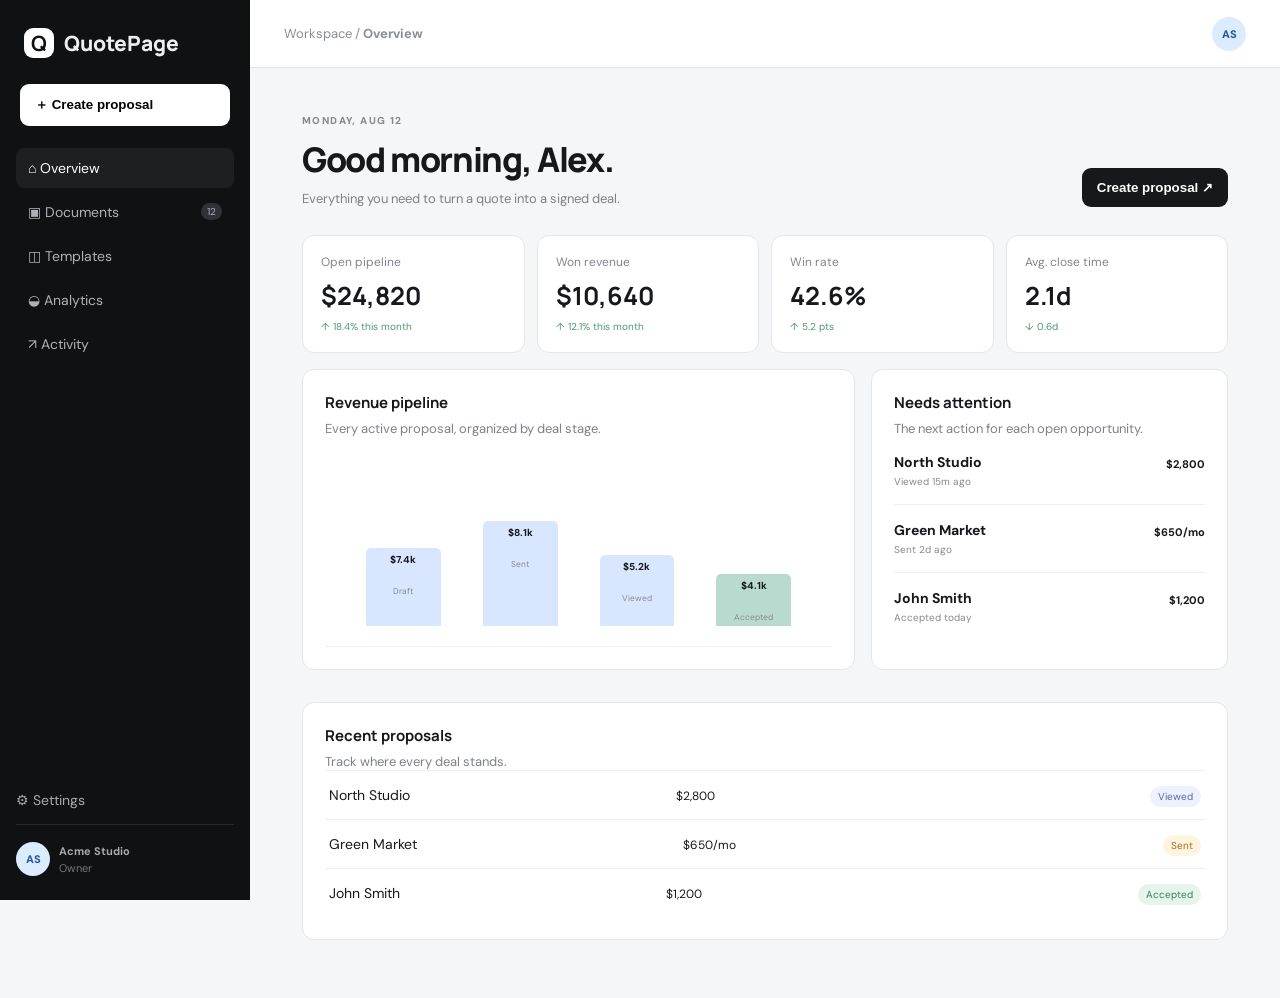
==== index.html @ 3543b3d7 "Add files via upload" ====
<!doctype html><html><head><meta charset="utf-8"><meta name="viewport" content="width=device-width,initial-scale=1"><title>QuotePage</title><link rel="preconnect" href="https://fonts.googleapis.com"><link href="https://fonts.googleapis.com/css2?family=DM+Sans:wght@400;500;600;700&family=Manrope:wght@600;700;800&display=swap" rel="stylesheet"><link rel="stylesheet" href="style.css"></head><body><div class="app"><aside><div class="brand"><b>Q</b> QuotePage</div><button class="create" onclick="openM()">＋ Create proposal</button><nav><a class="active">⌂ Overview</a><a>▣ Documents <i>12</i></a><a>◫ Templates</a><a>◒ Analytics</a><a>↗ Activity</a></nav><div class="bottom">⚙ Settings<div class="profile"><span>AS</span><div><strong>Acme Studio</strong><small>Owner</small></div></div></div></aside><main><header><button class="menu" onclick="document.querySelector('aside').classList.toggle('open')">☰</button><span>Workspace / <b>Overview</b></span><em>AS</em></header><section><div class="hero"><div><label>MONDAY, AUG 12</label><h1>Good morning, Alex.</h1><p>Everything you need to turn a quote into a signed deal.</p></div><button class="primary" onclick="openM()">Create proposal ↗</button></div><div class="stats"><article>Open pipeline<strong>$24,820</strong><small>↑ 18.4% this month</small></article><article>Won revenue<strong>$10,640</strong><small>↑ 12.1% this month</small></article><article>Win rate<strong>42.6%</strong><small>↑ 5.2 pts</small></article><article>Avg. close time<strong>2.1d</strong><small>↓ 0.6d</small></article></div><div class="grid"><div class="card"><h2>Revenue pipeline</h2><p>Every active proposal, organized by deal stage.</p><div class="bars"><span style="height:46%">$7.4k<small>Draft</small></span><span style="height:62%">$8.1k<small>Sent</small></span><span style="height:42%">$5.2k<small>Viewed</small></span><span class="green" style="height:31%">$4.1k<small>Accepted</small></span></div></div><div class="card"><h2>Needs attention</h2><p>The next action for each open opportunity.</p><div class="deal"><b>North Studio</b><small>Viewed 15m ago</small><strong>$2,800</strong></div><div class="deal"><b>Green Market</b><small>Sent 2d ago</small><strong>$650/mo</strong></div><div class="deal"><b>John Smith</b><small>Accepted today</small><strong>$1,200</strong></div></div></div><div class="card"><h2>Recent proposals</h2><p>Track where every deal stands.</p><div class="table"><div>North Studio <span>$2,800</span><mark>Viewed</mark></div><div>Green Market <span>$650/mo</span><mark class="yellow">Sent</mark></div><div>John Smith <span>$1,200</span><mark class="greenpill">Accepted</mark></div></div></div></section></main></div><div id="modal"><div><button onclick="closeM()">×</button><label>NEW DOCUMENT</label><h2>Create a proposal</h2><p>Start from a polished template and send a client-ready quote in minutes.</p><input placeholder="Client or company name"><input placeholder="Proposal title"><footer><button onclick="closeM()">Cancel</button><button class="primary" onclick="closeM()">Create proposal →</button></footer></div></div><script>function openM(){modal.classList.add('show')}function closeM(){modal.classList.remove('show')}</script></body></html>
---- style.css ----
*{box-sizing:border-box}body{margin:0;background:#f5f6f8;color:#17181b;font:14px 'DM Sans',sans-serif}.app{min-height:100vh;display:flex}aside{width:250px;background:#101113;color:#eee;position:fixed;inset:0 auto 0 0;padding:24px 16px;display:flex;flex-direction:column}.brand{font:800 21px Manrope;margin:4px 8px 26px;display:flex;gap:10px;align-items:center}.brand b{background:#fff;color:#111;border-radius:9px;width:30px;height:30px;display:grid;place-items:center}.create,.primary{border:0;border-radius:9px;padding:12px 15px;font-weight:700;cursor:pointer}.create{background:#fff;margin:0 4px 22px;text-align:left}.primary{background:#17181b;color:#fff}nav{display:grid;gap:4px}nav a{padding:11px 12px;color:#aeb1b7;border-radius:8px}nav a.active{background:#1d1f23;color:#fff}nav i{float:right;background:#303238;border-radius:15px;padding:2px 6px;font-style:normal;font-size:10px}.bottom{margin-top:auto;color:#aaa}.profile{border-top:1px solid #292b30;margin-top:15px;padding-top:17px;display:flex;gap:9px;align-items:center}.profile>span,header em{background:#dcecff;color:#245a9a;width:34px;height:34px;border-radius:50%;display:grid;place-items:center;font-style:normal;font-weight:800;font-size:11px}.profile small,.profile strong{display:block;font-size:11px}.profile small{color:#777;margin-top:3px}main{margin-left:250px;width:calc(100% - 250px)}header{height:68px;background:#fff;border-bottom:1px solid #e4e5e8;padding:0 34px;display:flex;align-items:center;color:#898d94;font-size:13px}header em{margin-left:auto}.menu{display:none}section{padding:42px 52px;max-width:1450px}.hero{display:flex;justify-content:space-between;align-items:end;margin-bottom:28px}.hero label,.card label,#modal label{font-size:10px;letter-spacing:.14em;font-weight:800;color:#888}.hero h1{font:800 34px Manrope;letter-spacing:-.04em;margin:8px 0}.hero p,.card p,#modal p{color:#7d8188;margin:0 0 0;font-size:13px}.stats{display:grid;grid-template-columns:repeat(4,1fr);gap:12px;margin-bottom:16px}.stats article,.card{background:#fff;border:1px solid #e5e6e9;border-radius:12px}.stats article{padding:18px;color:#80848b;font-size:12px}.stats strong{display:block;color:#17181b;font:700 25px Manrope;margin:8px 0 5px}.stats small{color:#4d966e}.grid{display:grid;grid-template-columns:1.55fr 1fr;gap:16px;margin-bottom:16px}.card{padding:22px;margin-bottom:16px}.card h2{font:700 15px Manrope;margin:0 0 7px}.bars{height:210px;display:flex;align-items:end;justify-content:space-around;border-bottom:1px solid #eee;padding:20px}.bars span{width:16%;background:#d8e7ff;border-radius:5px 5px 0 0;min-height:24px;text-align:center;font-size:10px;font-weight:700;padding-top:5px}.bars span small{display:block;position:relative;top:20px;color:#888;font-weight:400}.bars .green{background:#b9dbcf}.deal{padding:16px 0;border-bottom:1px solid #eee;position:relative}.deal:last-child{border:0}.deal b,.deal small{display:block}.deal small{font-size:10px;color:#888;margin-top:4px}.deal strong{position:absolute;right:0;top:20px;font-size:11px}.table>div{padding:15px 4px;border-top:1px solid #eee}.table span{margin-left:30%;font-size:12px}.table mark{float:right;background:#eef2ff;color:#5566a8;border-radius:20px;padding:4px 8px;font-size:10px}.table .yellow{background:#fff4df;color:#a76b1b}.table .greenpill{background:#e5f5ed;color:#397b58}#modal{display:none;position:fixed;inset:0;background:#0007;place-items:center;padding:20px}#modal.show{display:grid}#modal>div{background:#fff;border-radius:16px;padding:30px;width:min(480px,100%);position:relative}#modal h2{font:800 27px Manrope;margin:8px 0}#modal>div>button{position:absolute;right:15px;top:10px;border:0;background:none;font-size:25px;color:#777}#modal input{width:100%;padding:13px;border:1px solid #ddd;border-radius:8px;margin-top:10px;font:inherit}footer{display:flex;justify-content:flex-end;gap:8px;margin-top:18px}footer button{border:1px solid #ddd;background:#fff;border-radius:8px;padding:11px 14px}
@media(max-width:850px){aside{transform:translateX(-100%);transition:.2s;z-index:5}aside.open{transform:none}main{margin-left:0;width:100%}.menu{display:block;border:0;background:none;font-size:19px;margin-right:12px}section{padding:28px 18px}.hero{flex-direction:column;align-items:flex-start;gap:18px}.hero .primary{width:100%}.stats{grid-template-columns:1fr 1fr}.grid{grid-template-columns:1fr}}
@media(max-width:520px){.hero h1{font-size:29px}.card{padding:17px}.bars{padding:15px 4px}.table span{margin-left:15%}}
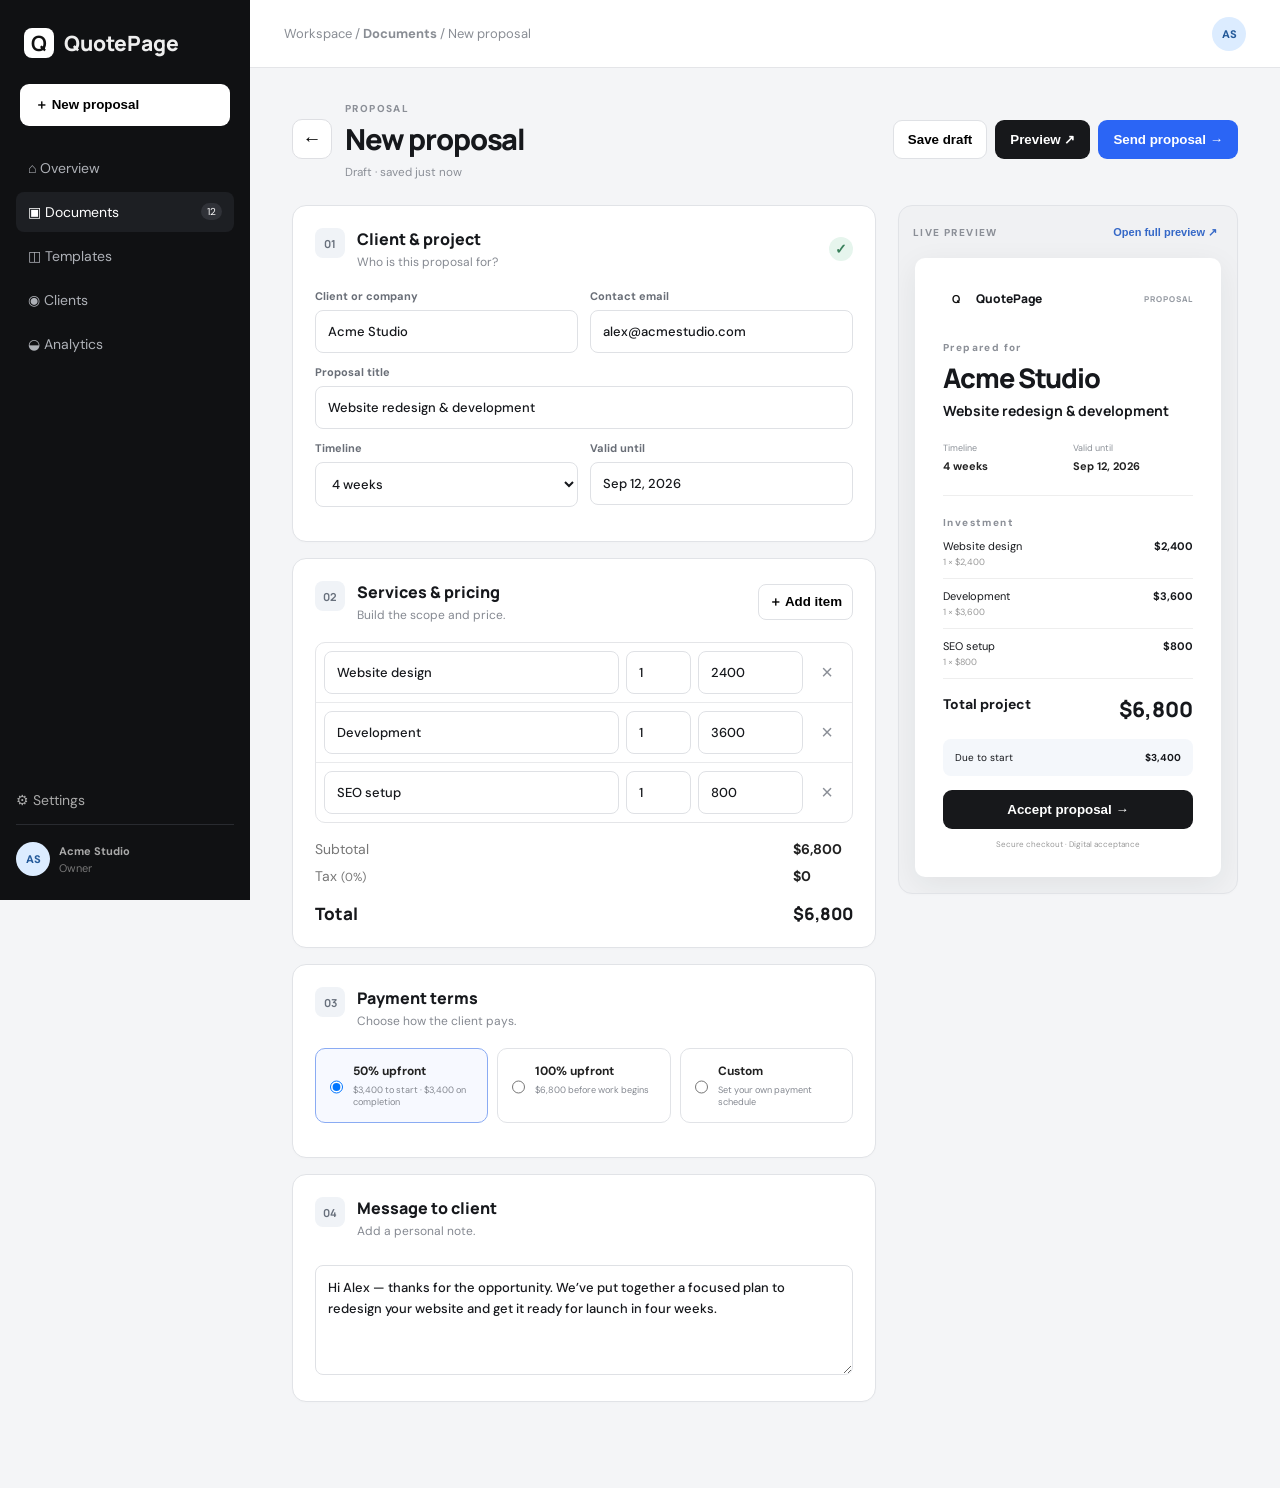
==== commit 85d764b1: "Add files via upload" ====
--- a/index.html
+++ b/index.html
@@ -1 +1,77 @@
-<!doctype html><html><head><meta charset="utf-8"><meta name="viewport" content="width=device-width,initial-scale=1"><title>QuotePage</title><link rel="preconnect" href="https://fonts.googleapis.com"><link href="https://fonts.googleapis.com/css2?family=DM+Sans:wght@400;500;600;700&family=Manrope:wght@600;700;800&display=swap" rel="stylesheet"><link rel="stylesheet" href="style.css"></head><body><div class="app"><aside><div class="brand"><b>Q</b> QuotePage</div><button class="create" onclick="openM()">＋ Create proposal</button><nav><a class="active">⌂ Overview</a><a>▣ Documents <i>12</i></a><a>◫ Templates</a><a>◒ Analytics</a><a>↗ Activity</a></nav><div class="bottom">⚙ Settings<div class="profile"><span>AS</span><div><strong>Acme Studio</strong><small>Owner</small></div></div></div></aside><main><header><button class="menu" onclick="document.querySelector('aside').classList.toggle('open')">☰</button><span>Workspace / <b>Overview</b></span><em>AS</em></header><section><div class="hero"><div><label>MONDAY, AUG 12</label><h1>Good morning, Alex.</h1><p>Everything you need to turn a quote into a signed deal.</p></div><button class="primary" onclick="openM()">Create proposal ↗</button></div><div class="stats"><article>Open pipeline<strong>$24,820</strong><small>↑ 18.4% this month</small></article><article>Won revenue<strong>$10,640</strong><small>↑ 12.1% this month</small></article><article>Win rate<strong>42.6%</strong><small>↑ 5.2 pts</small></article><article>Avg. close time<strong>2.1d</strong><small>↓ 0.6d</small></article></div><div class="grid"><div class="card"><h2>Revenue pipeline</h2><p>Every active proposal, organized by deal stage.</p><div class="bars"><span style="height:46%">$7.4k<small>Draft</small></span><span style="height:62%">$8.1k<small>Sent</small></span><span style="height:42%">$5.2k<small>Viewed</small></span><span class="green" style="height:31%">$4.1k<small>Accepted</small></span></div></div><div class="card"><h2>Needs attention</h2><p>The next action for each open opportunity.</p><div class="deal"><b>North Studio</b><small>Viewed 15m ago</small><strong>$2,800</strong></div><div class="deal"><b>Green Market</b><small>Sent 2d ago</small><strong>$650/mo</strong></div><div class="deal"><b>John Smith</b><small>Accepted today</small><strong>$1,200</strong></div></div></div><div class="card"><h2>Recent proposals</h2><p>Track where every deal stands.</p><div class="table"><div>North Studio <span>$2,800</span><mark>Viewed</mark></div><div>Green Market <span>$650/mo</span><mark class="yellow">Sent</mark></div><div>John Smith <span>$1,200</span><mark class="greenpill">Accepted</mark></div></div></div></section></main></div><div id="modal"><div><button onclick="closeM()">×</button><label>NEW DOCUMENT</label><h2>Create a proposal</h2><p>Start from a polished template and send a client-ready quote in minutes.</p><input placeholder="Client or company name"><input placeholder="Proposal title"><footer><button onclick="closeM()">Cancel</button><button class="primary" onclick="closeM()">Create proposal →</button></footer></div></div><script>function openM(){modal.classList.add('show')}function closeM(){modal.classList.remove('show')}</script></body></html>
+<!doctype html>
+<html lang="en">
+<head>
+<meta charset="utf-8"><meta name="viewport" content="width=device-width,initial-scale=1,viewport-fit=cover">
+<title>QuotePage — Proposal Builder</title>
+<link rel="preconnect" href="https://fonts.googleapis.com"><link href="https://fonts.googleapis.com/css2?family=DM+Sans:wght@400;500;600;700&family=Manrope:wght@600;700;800&display=swap" rel="stylesheet">
+<link rel="stylesheet" href="style.css">
+</head>
+<body>
+<div class="app">
+<aside id="sidebar">
+  <div class="brand"><b>Q</b><span>QuotePage</span></div>
+  <button class="create" onclick="showBuilder()">＋ New proposal</button>
+  <nav>
+    <a onclick="go('overview')">⌂ <span>Overview</span></a>
+    <a class="active" onclick="go('builder')">▣ <span>Documents</span><i>12</i></a>
+    <a onclick="go('templates')">◫ <span>Templates</span></a>
+    <a onclick="go('clients')">◉ <span>Clients</span></a>
+    <a onclick="go('analytics')">◒ <span>Analytics</span></a>
+  </nav>
+  <div class="bottom">⚙ Settings<div class="profile"><span>AS</span><div><strong>Acme Studio</strong><small>Owner</small></div></div></div>
+</aside>
+<main>
+<header><button class="menu" onclick="toggleSide()">☰</button><span>Workspace / <b>Documents</b> / New proposal</span><em>AS</em></header>
+<section class="builder" id="builder">
+  <div class="topbar"><div><button class="back" onclick="go('overview')">←</button><div class="crumb"><label>PROPOSAL</label><h1>New proposal</h1><small>Draft · saved just now</small></div></div><div class="actions"><button class="ghost">Save draft</button><button class="dark" onclick="preview()">Preview ↗</button><button class="send" onclick="toast('Proposal is ready to send')">Send proposal →</button></div></div>
+  <div class="layout">
+    <div class="editor">
+      <div class="panel">
+        <div class="panelhead"><div><span class="step">01</span><div><h2>Client & project</h2><p>Who is this proposal for?</p></div></div><span class="done">✓</span></div>
+        <div class="fields two"><label>Client or company<input id="client" value="Acme Studio"></label><label>Contact email<input value="alex@acmestudio.com"></label></div>
+        <label>Proposal title<input id="title" value="Website redesign & development"></label>
+        <div class="fields two"><label>Timeline<select><option>4 weeks</option><option>6 weeks</option><option>8 weeks</option></select></label><label>Valid until<input value="Sep 12, 2026"></label></div>
+      </div>
+      <div class="panel">
+        <div class="panelhead"><div><span class="step">02</span><div><h2>Services & pricing</h2><p>Build the scope and price.</p></div></div><button class="add" onclick="addItem()">＋ Add item</button></div>
+        <div class="items" id="items">
+          <div class="item"><input value="Website design"><input class="qty" value="1"><input class="price" value="2400" oninput="calc()"><button onclick="removeItem(this)">×</button></div>
+          <div class="item"><input value="Development"><input class="qty" value="1"><input class="price" value="3600" oninput="calc()"><button onclick="removeItem(this)">×</button></div>
+          <div class="item"><input value="SEO setup"><input class="qty" value="1"><input class="price" value="800" oninput="calc()"><button onclick="removeItem(this)">×</button></div>
+        </div>
+        <div class="totals"><span>Subtotal</span><b id="subtotal">$6,800</b><span>Tax <small>(0%)</small></span><b>$0</b><strong>Total</strong><strong id="total">$6,800</strong></div>
+      </div>
+      <div class="panel">
+        <div class="panelhead"><div><span class="step">03</span><div><h2>Payment terms</h2><p>Choose how the client pays.</p></div></div></div>
+        <div class="payment"><label class="choice active"><input type="radio" name="pay" checked><span><b>50% upfront</b><small>$3,400 to start · $3,400 on completion</small></span></label><label class="choice"><input type="radio" name="pay"><span><b>100% upfront</b><small>$6,800 before work begins</small></span></label><label class="choice"><input type="radio" name="pay"><span><b>Custom</b><small>Set your own payment schedule</small></span></label></div>
+      </div>
+      <div class="panel">
+        <div class="panelhead"><div><span class="step">04</span><div><h2>Message to client</h2><p>Add a personal note.</p></div></div></div>
+        <textarea>Hi Alex — thanks for the opportunity. We’ve put together a focused plan to redesign your website and get it ready for launch in four weeks.</textarea>
+      </div>
+    </div>
+    <div class="previewCard">
+      <div class="previewtop"><span>LIVE PREVIEW</span><button onclick="preview()">Open full preview ↗</button></div>
+      <div class="paper" id="paper"><div class="paperbrand"><b>Q</b> QuotePage <span>PROPOSAL</span></div><p class="eyebrow">Prepared for</p><h2 id="pclient">Acme Studio</h2><h3 id="ptitle">Website redesign & development</h3><div class="meta"><span>Timeline<strong>4 weeks</strong></span><span>Valid until<strong>Sep 12, 2026</strong></span></div><hr><p class="eyebrow">Investment</p><div id="previewItems"></div><div class="previewtotal"><span>Total project</span><b id="ptotal">$6,800</b></div><div class="deposit"><span>Due to start</span><b>$3,400</b></div><button class="previewbtn">Accept proposal →</button><small class="secure">Secure checkout · Digital acceptance</small></div>
+    </div>
+  </div>
+</section>
+</main></div>
+<div id="toast"></div>
+<div id="fullPreview"><div class="modalbar"><button onclick="closePreview()">← Back to editor</button><button class="dark" onclick="toast('Share link copied')">Copy share link</button></div><div class="clientPage"><div class="clientPaper"><div class="paperbrand"><b>Q</b> QuotePage <span>PROPOSAL</span></div><p class="eyebrow">Prepared for</p><h1 id="fclient">Acme Studio</h1><h2 id="ftitle">Website redesign & development</h2><p class="lead">A focused four-week plan to create a faster, clearer and more conversion-ready website.</p><div class="clientgrid"><div><small>Timeline</small><b>4 weeks</b></div><div><small>Project total</small><b id="ftotal">$6,800</b></div></div><h3>Scope & investment</h3><div id="fullItems"></div><div class="grand"><span>Total</span><b id="grandtotal">$6,800</b></div><div class="accept"><h3>Ready to move forward?</h3><p>Accept the proposal and secure your project start date.</p><button onclick="toast('Demo: acceptance flow started')">Accept proposal →</button><small>By accepting, you agree to the proposal terms.</small></div></div></div></div>
+<script>
+const $=s=>document.querySelector(s); const money=n=>'$'+Number(n||0).toLocaleString('en-US');
+function toggleSide(){$('#sidebar').classList.toggle('open')}
+function go(id){ if(id==='overview'){location.reload();return} $('#sidebar').classList.remove('open'); window.scrollTo({top:0,behavior:'smooth'}); }
+function showBuilder(){window.scrollTo({top:0,behavior:'smooth'});}
+function addItem(){const d=document.createElement('div');d.className='item';d.innerHTML='<input value="New service"><input class="qty" value="1"><input class="price" value="0" oninput="calc()"><button onclick="removeItem(this)">×</button>';$('#items').appendChild(d);calc();d.querySelector('input').focus()}
+function removeItem(btn){btn.parentElement.remove();calc()}
+function calc(){let total=0;document.querySelectorAll('#items .item').forEach(x=>{total+=(parseFloat(x.querySelector('.qty').value)||1)*(parseFloat(x.querySelector('.price').value)||0)});$('#subtotal').textContent=money(total);$('#total').textContent=money(total);$('#ptotal').textContent=money(total);$('#ftotal').textContent=money(total);$('#grandtotal').textContent=money(total);const half=total/2;document.querySelector('.deposit b').textContent=money(half);renderItems()}
+function renderItems(){const arr=[...document.querySelectorAll('#items .item')].map(x=>({name:x.querySelector('input').value,qty:x.querySelector('.qty').value,price:(parseFloat(x.querySelector('.price').value)||0)}));$('#previewItems').innerHTML=arr.map(x=>`<div class="pitem"><span>${x.name}<small>${x.qty} × ${money(x.price)}</small></span><b>${money(x.price*Number(x.qty||1))}</b></div>`).join('');$('#fullItems').innerHTML=arr.map(x=>`<div class="fullitem"><span>${x.name}<small>${x.qty} × ${money(x.price)}</small></span><b>${money(x.price*Number(x.qty||1))}</b></div>`).join('')}
+function preview(){ $('#pclient').textContent=$('#client').value||'Client';$('#fclient').textContent=$('#client').value||'Client';$('#ptitle').textContent=$('#title').value||'Proposal';$('#ftitle').textContent=$('#title').value||'Proposal';calc();$('#fullPreview').classList.add('show') }
+function closePreview(){$('#fullPreview').classList.remove('show')}
+function toast(t){$('#toast').textContent=t;$('#toast').classList.add('show');setTimeout(()=>$('#toast').classList.remove('show'),2200)}
+document.querySelectorAll('.choice').forEach(c=>c.onclick=()=>{document.querySelectorAll('.choice').forEach(x=>x.classList.remove('active'));c.classList.add('active')});
+renderItems();calc();
+</script>
+</body></html>
--- a/style.css
+++ b/style.css
@@ -1,3 +1,4 @@
-*{box-sizing:border-box}body{margin:0;background:#f5f6f8;color:#17181b;font:14px 'DM Sans',sans-serif}.app{min-height:100vh;display:flex}aside{width:250px;background:#101113;color:#eee;position:fixed;inset:0 auto 0 0;padding:24px 16px;display:flex;flex-direction:column}.brand{font:800 21px Manrope;margin:4px 8px 26px;display:flex;gap:10px;align-items:center}.brand b{background:#fff;color:#111;border-radius:9px;width:30px;height:30px;display:grid;place-items:center}.create,.primary{border:0;border-radius:9px;padding:12px 15px;font-weight:700;cursor:pointer}.create{background:#fff;margin:0 4px 22px;text-align:left}.primary{background:#17181b;color:#fff}nav{display:grid;gap:4px}nav a{padding:11px 12px;color:#aeb1b7;border-radius:8px}nav a.active{background:#1d1f23;color:#fff}nav i{float:right;background:#303238;border-radius:15px;padding:2px 6px;font-style:normal;font-size:10px}.bottom{margin-top:auto;color:#aaa}.profile{border-top:1px solid #292b30;margin-top:15px;padding-top:17px;display:flex;gap:9px;align-items:center}.profile>span,header em{background:#dcecff;color:#245a9a;width:34px;height:34px;border-radius:50%;display:grid;place-items:center;font-style:normal;font-weight:800;font-size:11px}.profile small,.profile strong{display:block;font-size:11px}.profile small{color:#777;margin-top:3px}main{margin-left:250px;width:calc(100% - 250px)}header{height:68px;background:#fff;border-bottom:1px solid #e4e5e8;padding:0 34px;display:flex;align-items:center;color:#898d94;font-size:13px}header em{margin-left:auto}.menu{display:none}section{padding:42px 52px;max-width:1450px}.hero{display:flex;justify-content:space-between;align-items:end;margin-bottom:28px}.hero label,.card label,#modal label{font-size:10px;letter-spacing:.14em;font-weight:800;color:#888}.hero h1{font:800 34px Manrope;letter-spacing:-.04em;margin:8px 0}.hero p,.card p,#modal p{color:#7d8188;margin:0 0 0;font-size:13px}.stats{display:grid;grid-template-columns:repeat(4,1fr);gap:12px;margin-bottom:16px}.stats article,.card{background:#fff;border:1px solid #e5e6e9;border-radius:12px}.stats article{padding:18px;color:#80848b;font-size:12px}.stats strong{display:block;color:#17181b;font:700 25px Manrope;margin:8px 0 5px}.stats small{color:#4d966e}.grid{display:grid;grid-template-columns:1.55fr 1fr;gap:16px;margin-bottom:16px}.card{padding:22px;margin-bottom:16px}.card h2{font:700 15px Manrope;margin:0 0 7px}.bars{height:210px;display:flex;align-items:end;justify-content:space-around;border-bottom:1px solid #eee;padding:20px}.bars span{width:16%;background:#d8e7ff;border-radius:5px 5px 0 0;min-height:24px;text-align:center;font-size:10px;font-weight:700;padding-top:5px}.bars span small{display:block;position:relative;top:20px;color:#888;font-weight:400}.bars .green{background:#b9dbcf}.deal{padding:16px 0;border-bottom:1px solid #eee;position:relative}.deal:last-child{border:0}.deal b,.deal small{display:block}.deal small{font-size:10px;color:#888;margin-top:4px}.deal strong{position:absolute;right:0;top:20px;font-size:11px}.table>div{padding:15px 4px;border-top:1px solid #eee}.table span{margin-left:30%;font-size:12px}.table mark{float:right;background:#eef2ff;color:#5566a8;border-radius:20px;padding:4px 8px;font-size:10px}.table .yellow{background:#fff4df;color:#a76b1b}.table .greenpill{background:#e5f5ed;color:#397b58}#modal{display:none;position:fixed;inset:0;background:#0007;place-items:center;padding:20px}#modal.show{display:grid}#modal>div{background:#fff;border-radius:16px;padding:30px;width:min(480px,100%);position:relative}#modal h2{font:800 27px Manrope;margin:8px 0}#modal>div>button{position:absolute;right:15px;top:10px;border:0;background:none;font-size:25px;color:#777}#modal input{width:100%;padding:13px;border:1px solid #ddd;border-radius:8px;margin-top:10px;font:inherit}footer{display:flex;justify-content:flex-end;gap:8px;margin-top:18px}footer button{border:1px solid #ddd;background:#fff;border-radius:8px;padding:11px 14px}
-@media(max-width:850px){aside{transform:translateX(-100%);transition:.2s;z-index:5}aside.open{transform:none}main{margin-left:0;width:100%}.menu{display:block;border:0;background:none;font-size:19px;margin-right:12px}section{padding:28px 18px}.hero{flex-direction:column;align-items:flex-start;gap:18px}.hero .primary{width:100%}.stats{grid-template-columns:1fr 1fr}.grid{grid-template-columns:1fr}}
-@media(max-width:520px){.hero h1{font-size:29px}.card{padding:17px}.bars{padding:15px 4px}.table span{margin-left:15%}}
+*{box-sizing:border-box}html{scroll-behavior:smooth}body{margin:0;background:#f4f5f7;color:#16181c;font:14px 'DM Sans',sans-serif}.app{min-height:100vh;display:flex}aside{width:250px;background:#101113;color:#eee;position:fixed;inset:0 auto 0 0;padding:24px 16px;display:flex;flex-direction:column;z-index:20}.brand{font:800 21px Manrope;margin:4px 8px 26px;display:flex;gap:10px;align-items:center}.brand b,.paperbrand b{background:#fff;color:#111;border-radius:8px;width:30px;height:30px;display:grid;place-items:center}.create,.dark,.send,.primary,.previewbtn{border:0;border-radius:9px;padding:12px 15px;font-weight:700;cursor:pointer}.create{background:#fff;margin:0 4px 22px;text-align:left}.dark{background:#17181b;color:#fff}.send{background:#2b65f5;color:#fff}.ghost{background:#fff;border:1px solid #dfe1e5;border-radius:9px;padding:11px 14px;font-weight:700}.create:hover,.dark:hover,.send:hover,.previewbtn:hover{transform:translateY(-1px)}nav{display:grid;gap:4px}nav a{padding:11px 12px;color:#aeb1b7;border-radius:8px;cursor:pointer}nav a.active,nav a:hover{background:#1d1f23;color:#fff}nav i{float:right;background:#303238;border-radius:15px;padding:2px 6px;font-style:normal;font-size:10px}.bottom{margin-top:auto;color:#aaa}.profile{border-top:1px solid #292b30;margin-top:15px;padding-top:17px;display:flex;gap:9px;align-items:center}.profile>span,header em{background:#dcecff;color:#245a9a;width:34px;height:34px;border-radius:50%;display:grid;place-items:center;font-style:normal;font-weight:800;font-size:11px}.profile small,.profile strong{display:block;font-size:11px}.profile small{color:#777;margin-top:3px}main{margin-left:250px;width:calc(100% - 250px)}header{height:68px;background:#fff;border-bottom:1px solid #e4e5e8;padding:0 34px;display:flex;align-items:center;color:#898d94;font-size:13px}header em{margin-left:auto}.menu{display:none}.builder{padding:30px 42px 70px;max-width:1500px;margin:auto}.topbar{display:flex;align-items:center;justify-content:space-between;gap:20px;margin-bottom:25px}.topbar>div:first-child{display:flex;align-items:center;gap:13px}.back{width:40px;height:40px;border:1px solid #dedfe3;background:#fff;border-radius:10px;font-size:19px}.crumb label,.previewtop span,.eyebrow{font-size:10px;letter-spacing:.14em;font-weight:800;color:#8b8f97}.crumb h1{font:800 29px Manrope;letter-spacing:-.04em;margin:3px 0}.crumb small{color:#8b8f97}.actions{display:flex;gap:8px}.layout{display:grid;grid-template-columns:minmax(0,1.45fr) minmax(340px,.75fr);gap:22px;align-items:start}.panel,.previewCard{background:#fff;border:1px solid #e1e3e7;border-radius:14px;box-shadow:0 1px 2px #00000004;margin-bottom:16px}.panel{padding:22px}.panelhead{display:flex;align-items:center;justify-content:space-between;margin-bottom:19px}.panelhead>div{display:flex;gap:12px;align-items:flex-start}.step{display:grid;place-items:center;width:30px;height:30px;border-radius:8px;background:#f0f3f7;color:#68707c;font:700 11px Manrope}.panel h2{font:800 16px Manrope;margin:0 0 4px}.panel p{margin:0;color:#858991;font-size:12px}.done{width:24px;height:24px;border-radius:50%;display:grid;place-items:center;background:#e6f5ed;color:#39805b;font-weight:800}.add{border:1px solid #dfe1e5;background:#fff;border-radius:8px;padding:8px 10px;font-weight:700}.fields.two{display:grid;grid-template-columns:1fr 1fr;gap:12px}.panel label{display:block;color:#696e77;font-size:11px;font-weight:700;margin:0 0 12px}.panel input,.panel select,.panel textarea{width:100%;margin-top:7px;border:1px solid #dfe1e5;border-radius:8px;background:#fff;color:#16181c;padding:12px;font:500 13px 'DM Sans',sans-serif;outline:none}.panel input:focus,.panel select:focus,.panel textarea:focus{border-color:#8eaef7;box-shadow:0 0 0 3px #2b65f514}.panel textarea{min-height:110px;resize:vertical;line-height:1.6}.items{border:1px solid #e4e5e8;border-radius:10px;overflow:hidden}.item{display:grid;grid-template-columns:1fr 65px 105px 34px;gap:7px;padding:8px;border-bottom:1px solid #e9eaec;align-items:center}.item:last-child{border:0}.item input{margin:0}.item button{border:0;background:none;color:#8b8f97;font-size:20px}.totals{display:grid;grid-template-columns:1fr auto;gap:9px;padding-top:17px;color:#777}.totals b{color:#222}.totals strong{font:800 17px Manrope;color:#17181b;padding-top:8px}.payment{display:grid;grid-template-columns:repeat(3,1fr);gap:9px}.choice{border:1px solid #e1e3e7;border-radius:10px;padding:14px!important;display:flex!important;gap:10px;cursor:pointer;background:#fff}.choice.active{border-color:#8aabf3;background:#f7f9ff}.choice input{width:auto!important;margin:3px 0 0!important}.choice b,.choice small{display:block}.choice b{color:#222;font-size:12px}.choice small{color:#858991;margin-top:5px;font-weight:400}.previewCard{position:sticky;top:20px;padding:0;background:#f0f1f3;overflow:hidden}.previewtop{height:52px;padding:0 14px;display:flex;align-items:center;justify-content:space-between}.previewtop button{border:0;background:none;color:#3568c7;font-weight:700;font-size:11px}.paper{margin:0 16px 16px;background:#fff;border-radius:10px;padding:28px;box-shadow:0 8px 30px #20242c12}.paperbrand{display:flex;gap:8px;align-items:center;font:800 12px Manrope;margin-bottom:30px}.paperbrand b{width:25px;height:25px;border-radius:6px;font-size:11px}.paperbrand span{margin-left:auto;font-size:8px;color:#969ba3;letter-spacing:.12em}.paper h2{font:800 27px Manrope;letter-spacing:-.04em;margin:5px 0}.paper h3{font:700 14px Manrope;margin:0 0 18px}.paper .eyebrow{margin:0}.meta{display:grid;grid-template-columns:1fr 1fr;gap:10px;margin:22px 0}.meta span{font-size:9px;color:#8c9198}.meta strong{display:block;color:#222;font-size:11px;margin-top:5px}.paper hr{border:0;border-top:1px solid #eee;margin:20px 0}.pitem,.fullitem{display:flex;justify-content:space-between;gap:10px;padding:10px 0;border-bottom:1px solid #eee;font-size:11px}.pitem small,.fullitem small{display:block;color:#999;font-size:9px;margin-top:3px}.previewtotal{display:flex;justify-content:space-between;padding:16px 0;font-weight:700}.previewtotal b{font:800 21px Manrope}.deposit{background:#f4f7fb;border-radius:8px;padding:12px;display:flex;justify-content:space-between;font-size:10px;margin-bottom:14px}.previewbtn{width:100%;background:#17181b;color:#fff}.secure{display:block;text-align:center;color:#999;font-size:8px;margin-top:10px}.clientPage{padding:50px 20px 80px}.clientPaper{max-width:780px;margin:auto;background:#fff;border-radius:16px;padding:60px;box-shadow:0 15px 50px #0000000d}.clientPaper h1{font:800 46px Manrope;letter-spacing:-.05em;margin:8px 0}.clientPaper h2{font:700 22px Manrope;margin:0 0 20px}.lead{color:#747983;font-size:16px;line-height:1.6;max-width:580px}.clientgrid{display:grid;grid-template-columns:1fr 1fr;gap:12px;margin:35px 0}.clientgrid div{background:#f5f6f8;padding:18px;border-radius:10px}.clientgrid small,.clientgrid b{display:block}.clientgrid small{color:#888;font-size:10px}.clientgrid b{font:800 18px Manrope;margin-top:6px}.clientPaper h3{font:800 17px Manrope;margin-top:35px}.grand{display:flex;justify-content:space-between;padding:22px 0;font:800 20px Manrope}.accept{margin-top:30px;background:#111318;color:#fff;border-radius:14px;padding:28px}.accept h3{margin:0 0 7px}.accept p{color:#b8bcc4}.accept button{width:100%;border:0;background:#fff;color:#111;border-radius:9px;padding:14px;font-weight:800;margin-top:10px}.accept small{display:block;text-align:center;color:#8c929d;margin-top:10px}#fullPreview{display:none;position:fixed;inset:0;z-index:50;background:#f0f1f3;overflow:auto}#fullPreview.show{display:block}.modalbar{height:68px;background:#fff;border-bottom:1px solid #ddd;display:flex;align-items:center;justify-content:space-between;padding:0 22px;position:sticky;top:0;z-index:2}.modalbar>button:first-child{border:0;background:none;font-weight:700}#toast{position:fixed;left:50%;bottom:25px;transform:translate(-50%,20px);opacity:0;background:#17181b;color:#fff;padding:12px 16px;border-radius:10px;z-index:100;transition:.2s;font-weight:700;font-size:12px}#toast.show{opacity:1;transform:translate(-50%,0)}
+@media(max-width:980px){.layout{grid-template-columns:1fr}.previewCard{position:relative;top:auto}.payment{grid-template-columns:1fr 1fr}.topbar{align-items:flex-start}.actions{flex-wrap:wrap;justify-content:flex-end}}
+@media(max-width:850px){aside{transform:translateX(-100%);transition:.2s;z-index:30;box-shadow:10px 0 30px #0005}aside.open{transform:none}main{margin-left:0;width:100%}.menu{display:block;border:0;background:none;font-size:19px;margin-right:12px}header{padding:0 18px}.builder{padding:22px 15px 50px}.topbar{display:block}.topbar>div:first-child{margin-bottom:15px}.actions{justify-content:stretch}.actions button{flex:1}.layout{gap:12px}.panel{padding:17px}.fields.two{grid-template-columns:1fr}.payment{grid-template-columns:1fr}.previewCard{order:2}.paper{margin:0 10px 10px;padding:22px}.clientPaper{padding:32px 22px}.clientPaper h1{font-size:34px}.modalbar{padding:0 14px}}
+@media(max-width:520px){.crumb h1{font-size:25px}.actions{display:grid;grid-template-columns:1fr 1fr}.actions .send{grid-column:1/-1}.item{grid-template-columns:1fr 50px 82px 25px}.item input{padding:9px}.paper h2{font-size:24px}}
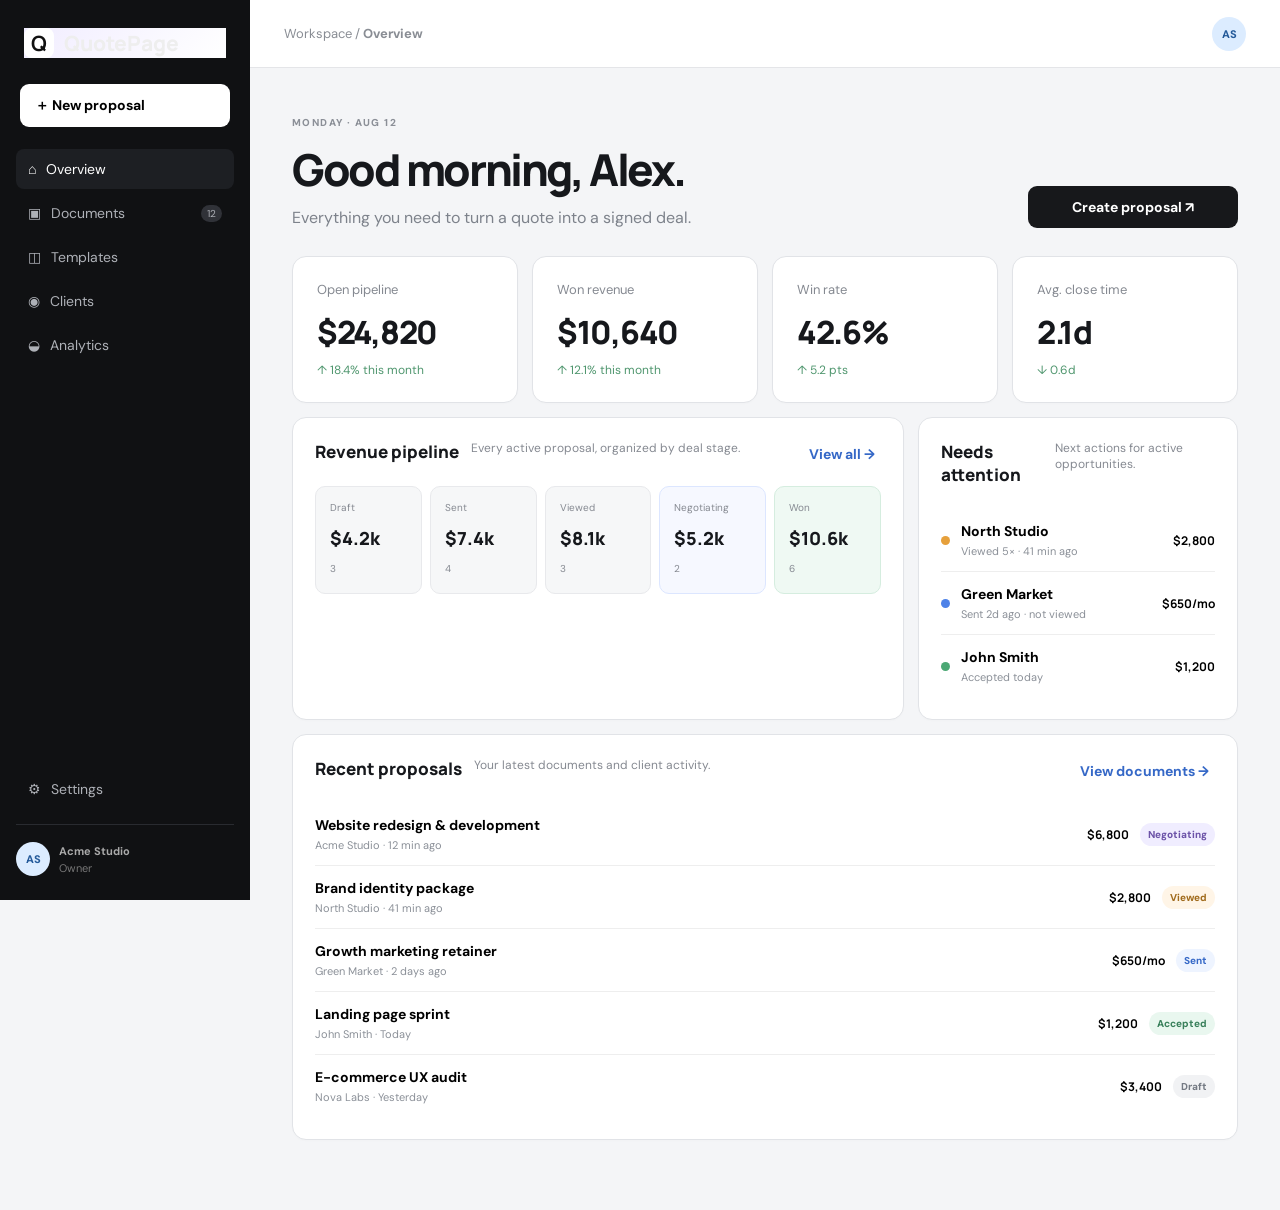
==== commit 3b3d40a5: "Add files via upload" ====
--- a/index.html
+++ b/index.html
@@ -2,7 +2,7 @@
 <html lang="en">
 <head>
 <meta charset="utf-8"><meta name="viewport" content="width=device-width,initial-scale=1,viewport-fit=cover">
-<title>QuotePage — Proposal Builder</title>
+<title>QuotePage — Sales workspace</title>
 <link rel="preconnect" href="https://fonts.googleapis.com"><link href="https://fonts.googleapis.com/css2?family=DM+Sans:wght@400;500;600;700&family=Manrope:wght@600;700;800&display=swap" rel="stylesheet">
 <link rel="stylesheet" href="style.css">
 </head>
@@ -10,68 +10,137 @@
 <div class="app">
 <aside id="sidebar">
   <div class="brand"><b>Q</b><span>QuotePage</span></div>
-  <button class="create" onclick="showBuilder()">＋ New proposal</button>
+  <button class="create" onclick="openBuilder()">＋ New proposal</button>
   <nav>
-    <a onclick="go('overview')">⌂ <span>Overview</span></a>
-    <a class="active" onclick="go('builder')">▣ <span>Documents</span><i>12</i></a>
-    <a onclick="go('templates')">◫ <span>Templates</span></a>
-    <a onclick="go('clients')">◉ <span>Clients</span></a>
-    <a onclick="go('analytics')">◒ <span>Analytics</span></a>
+    <button data-view="overview" onclick="go('overview')">⌂ <span>Overview</span></button>
+    <button data-view="documents" onclick="go('documents')">▣ <span>Documents</span><i>12</i></button>
+    <button data-view="templates" onclick="go('templates')">◫ <span>Templates</span></button>
+    <button data-view="clients" onclick="go('clients')">◉ <span>Clients</span></button>
+    <button data-view="analytics" onclick="go('analytics')">◒ <span>Analytics</span></button>
   </nav>
-  <div class="bottom">⚙ Settings<div class="profile"><span>AS</span><div><strong>Acme Studio</strong><small>Owner</small></div></div></div>
+  <div class="bottom">
+    <button class="settings-link" data-view="settings" onclick="go('settings')">⚙ <span>Settings</span></button>
+    <div class="profile"><span>AS</span><div><strong>Acme Studio</strong><small>Owner</small></div></div>
+  </div>
 </aside>
 <main>
-<header><button class="menu" onclick="toggleSide()">☰</button><span>Workspace / <b>Documents</b> / New proposal</span><em>AS</em></header>
-<section class="builder" id="builder">
-  <div class="topbar"><div><button class="back" onclick="go('overview')">←</button><div class="crumb"><label>PROPOSAL</label><h1>New proposal</h1><small>Draft · saved just now</small></div></div><div class="actions"><button class="ghost">Save draft</button><button class="dark" onclick="preview()">Preview ↗</button><button class="send" onclick="toast('Proposal is ready to send')">Send proposal →</button></div></div>
-  <div class="layout">
-    <div class="editor">
-      <div class="panel">
-        <div class="panelhead"><div><span class="step">01</span><div><h2>Client & project</h2><p>Who is this proposal for?</p></div></div><span class="done">✓</span></div>
-        <div class="fields two"><label>Client or company<input id="client" value="Acme Studio"></label><label>Contact email<input value="alex@acmestudio.com"></label></div>
-        <label>Proposal title<input id="title" value="Website redesign & development"></label>
-        <div class="fields two"><label>Timeline<select><option>4 weeks</option><option>6 weeks</option><option>8 weeks</option></select></label><label>Valid until<input value="Sep 12, 2026"></label></div>
-      </div>
-      <div class="panel">
-        <div class="panelhead"><div><span class="step">02</span><div><h2>Services & pricing</h2><p>Build the scope and price.</p></div></div><button class="add" onclick="addItem()">＋ Add item</button></div>
-        <div class="items" id="items">
-          <div class="item"><input value="Website design"><input class="qty" value="1"><input class="price" value="2400" oninput="calc()"><button onclick="removeItem(this)">×</button></div>
-          <div class="item"><input value="Development"><input class="qty" value="1"><input class="price" value="3600" oninput="calc()"><button onclick="removeItem(this)">×</button></div>
-          <div class="item"><input value="SEO setup"><input class="qty" value="1"><input class="price" value="800" oninput="calc()"><button onclick="removeItem(this)">×</button></div>
-        </div>
-        <div class="totals"><span>Subtotal</span><b id="subtotal">$6,800</b><span>Tax <small>(0%)</small></span><b>$0</b><strong>Total</strong><strong id="total">$6,800</strong></div>
-      </div>
-      <div class="panel">
-        <div class="panelhead"><div><span class="step">03</span><div><h2>Payment terms</h2><p>Choose how the client pays.</p></div></div></div>
-        <div class="payment"><label class="choice active"><input type="radio" name="pay" checked><span><b>50% upfront</b><small>$3,400 to start · $3,400 on completion</small></span></label><label class="choice"><input type="radio" name="pay"><span><b>100% upfront</b><small>$6,800 before work begins</small></span></label><label class="choice"><input type="radio" name="pay"><span><b>Custom</b><small>Set your own payment schedule</small></span></label></div>
-      </div>
-      <div class="panel">
-        <div class="panelhead"><div><span class="step">04</span><div><h2>Message to client</h2><p>Add a personal note.</p></div></div></div>
-        <textarea>Hi Alex — thanks for the opportunity. We’ve put together a focused plan to redesign your website and get it ready for launch in four weeks.</textarea>
-      </div>
-    </div>
-    <div class="previewCard">
-      <div class="previewtop"><span>LIVE PREVIEW</span><button onclick="preview()">Open full preview ↗</button></div>
-      <div class="paper" id="paper"><div class="paperbrand"><b>Q</b> QuotePage <span>PROPOSAL</span></div><p class="eyebrow">Prepared for</p><h2 id="pclient">Acme Studio</h2><h3 id="ptitle">Website redesign & development</h3><div class="meta"><span>Timeline<strong>4 weeks</strong></span><span>Valid until<strong>Sep 12, 2026</strong></span></div><hr><p class="eyebrow">Investment</p><div id="previewItems"></div><div class="previewtotal"><span>Total project</span><b id="ptotal">$6,800</b></div><div class="deposit"><span>Due to start</span><b>$3,400</b></div><button class="previewbtn">Accept proposal →</button><small class="secure">Secure checkout · Digital acceptance</small></div>
+<header><button class="menu" onclick="toggleSide()">☰</button><span>Workspace / <b id="crumb">Overview</b></span><button class="avatar" onclick="go('settings')">AS</button></header>
+
+<!-- OVERVIEW -->
+<section class="view" id="view-overview">
+  <div class="hero"><div><label>MONDAY · AUG 12</label><h1>Good morning, Alex.</h1><p>Everything you need to turn a quote into a signed deal.</p></div><button class="dark big" onclick="openBuilder()">Create proposal ↗</button></div>
+  <div class="stats">
+    <div class="stat"><span>Open pipeline</span><b>$24,820</b><em>↑ 18.4% this month</em></div>
+    <div class="stat"><span>Won revenue</span><b>$10,640</b><em>↑ 12.1% this month</em></div>
+    <div class="stat"><span>Win rate</span><b>42.6%</b><em>↑ 5.2 pts</em></div>
+    <div class="stat"><span>Avg. close time</span><b>2.1d</b><em>↓ 0.6d</em></div>
+  </div>
+  <div class="dashgrid">
+    <div class="panel pipeline"><div class="panelhead"><div><h2>Revenue pipeline</h2><p>Every active proposal, organized by deal stage.</p></div><button class="linkbtn" onclick="go('documents')">View all →</button></div><div class="stages"><div><small>Draft</small><b>$4.2k</b><span>3</span></div><div><small>Sent</small><b>$7.4k</b><span>4</span></div><div><small>Viewed</small><b>$8.1k</b><span>3</span></div><div class="hot"><small>Negotiating</small><b>$5.2k</b><span>2</span></div><div class="won"><small>Won</small><b>$10.6k</b><span>6</span></div></div></div>
+    <div class="panel attention"><div class="panelhead"><div><h2>Needs attention</h2><p>Next actions for active opportunities.</p></div></div>
+      <button class="attentionrow" onclick="openDoc('North Studio')"><span class="dot amber"></span><span><b>North Studio</b><small>Viewed 5× · 41 min ago</small></span><strong>$2,800</strong></button>
+      <button class="attentionrow" onclick="openDoc('Green Market')"><span class="dot blue"></span><span><b>Green Market</b><small>Sent 2d ago · not viewed</small></span><strong>$650/mo</strong></button>
+      <button class="attentionrow" onclick="openDoc('John Smith')"><span class="dot green"></span><span><b>John Smith</b><small>Accepted today</small></span><strong>$1,200</strong></button>
     </div>
   </div>
+  <div class="panel recent"><div class="panelhead"><div><h2>Recent proposals</h2><p>Your latest documents and client activity.</p></div><button class="linkbtn" onclick="go('documents')">View documents →</button></div><div id="recentRows"></div></div>
+</section>
+
+<!-- DOCUMENTS -->
+<section class="view hidden" id="view-documents">
+  <div class="pagehead"><div><label>WORKSPACE</label><h1>Documents</h1><p>Create, send and track every proposal from one place.</p></div><button class="dark" onclick="openBuilder()">＋ New proposal</button></div>
+  <div class="toolbar"><div class="search">⌕<input id="docSearch" placeholder="Search documents" oninput="renderDocuments()"></div><select id="docFilter" onchange="renderDocuments()"><option value="all">All statuses</option><option value="draft">Draft</option><option value="sent">Sent</option><option value="viewed">Viewed</option><option value="negotiating">Negotiating</option><option value="accepted">Accepted</option></select></div>
+  <div class="panel tablepanel"><div class="tablehead"><span>Proposal</span><span>Client</span><span>Amount</span><span>Status</span><span>Updated</span><span></span></div><div id="docRows"></div></div>
+</section>
+
+<!-- TEMPLATES -->
+<section class="view hidden" id="view-templates">
+  <div class="pagehead"><div><label>LIBRARY</label><h1>Templates</h1><p>Start faster with polished proposal structures.</p></div><button class="dark" onclick="toast('Template creation is coming next')">＋ New template</button></div>
+  <div class="templategrid">
+    <button class="templatecard" onclick="useTemplate('Website redesign')"><div class="thumb blueprint"><b>Q</b><span>Website redesign</span><strong>$6,800</strong></div><h3>Website redesign</h3><p>Design, development, SEO and launch.</p><small>Used 18 times</small></button>
+    <button class="templatecard" onclick="useTemplate('Brand identity')"><div class="thumb brand"><b>BRAND</b><span>Identity system</span><strong>$4,200</strong></div><h3>Brand identity</h3><p>Strategy, visual identity and guidelines.</p><small>Used 11 times</small></button>
+    <button class="templatecard" onclick="useTemplate('Marketing retainer')"><div class="thumb marketing"><b>MONTHLY</b><span>Growth retainer</span><strong>$1,800/mo</strong></div><h3>Marketing retainer</h3><p>Monthly content, campaigns and reporting.</p><small>Used 9 times</small></button>
+    <button class="templatecard dashed" onclick="toast('Create your first custom template')"><div class="plus">＋</div><h3>Create custom</h3><p>Save your best proposal structure for later.</p></button>
+  </div>
+</section>
+
+<!-- CLIENTS -->
+<section class="view hidden" id="view-clients">
+  <div class="pagehead"><div><label>RELATIONSHIPS</label><h1>Clients</h1><p>Keep contacts, deal history and proposal activity together.</p></div><button class="dark" onclick="toast('Client creation is ready for the next backend step')">＋ Add client</button></div>
+  <div class="clientstats"><div><b>24</b><span>Total clients</span></div><div><b>8</b><span>Active deals</span></div><div><b>$38.4k</b><span>Pipeline value</span></div></div>
+  <div class="panel clientlist" id="clientList"></div>
+</section>
+
+<!-- ANALYTICS -->
+<section class="view hidden" id="view-analytics">
+  <div class="pagehead"><div><label>PERFORMANCE</label><h1>Analytics</h1><p>Understand where proposals convert and where deals stall.</p></div><select class="period"><option>Last 30 days</option><option>Last 90 days</option><option>This year</option></select></div>
+  <div class="stats"><div class="stat"><span>Sent proposals</span><b>31</b><em>↑ 14% vs previous</em></div><div class="stat"><span>Viewed</span><b>24</b><em>77.4% view rate</em></div><div class="stat"><span>Accepted</span><b>13</b><em>42.6% win rate</em></div><div class="stat"><span>Revenue won</span><b>$10.6k</b><em>↑ 12.1%</em></div></div>
+  <div class="dashgrid"><div class="panel chartpanel"><div class="panelhead"><div><h2>Proposal activity</h2><p>Views and acceptances over the last 30 days.</p></div></div><div class="chart"><div class="gridline one"></div><div class="gridline two"></div><div class="bars" id="bars"></div></div><div class="chartlegend"><span><i class="legendview"></i>Views</span><span><i class="legendaccept"></i>Accepted</span></div></div><div class="panel funnel"><div class="panelhead"><div><h2>Conversion funnel</h2><p>Where opportunities move forward.</p></div></div><div class="funnelrow"><span>Sent</span><b>31</b><div><i style="width:100%"></i></div></div><div class="funnelrow"><span>Viewed</span><b>24</b><div><i style="width:77%"></i></div></div><div class="funnelrow"><span>Negotiating</span><b>15</b><div><i style="width:48%"></i></div></div><div class="funnelrow"><span>Accepted</span><b>13</b><div><i style="width:42%"></i></div></div></div></div>
+</section>
+
+<!-- SETTINGS -->
+<section class="view hidden" id="view-settings">
+  <div class="pagehead"><div><label>WORKSPACE</label><h1>Settings</h1><p>Control your workspace, brand and proposal defaults.</p></div></div>
+  <div class="settingsgrid"><div class="panel settingpanel"><h2>Workspace profile</h2><p>Shown on client-facing proposals.</p><label>Company name<input value="Acme Studio"></label><label>Business email<input value="hello@acmestudio.com"></label><label>Proposal URL<input value="quotepage.com/acme"></label><button class="dark" onclick="toast('Settings saved')">Save changes</button></div><div class="panel settingpanel"><h2>Proposal defaults</h2><p>Save time when creating a new document.</p><label>Default validity<select><option>30 days</option><option>14 days</option><option>60 days</option></select></label><label>Default payment<select><option>50% upfront / 50% completion</option><option>100% upfront</option></select></label><label>Accent style<select><option>QuotePage Blue</option><option>Monochrome</option></select></label><button class="outline" onclick="toast('Default preferences saved')">Save defaults</button></div></div>
+</section>
+
+<!-- BUILDER -->
+<section class="view hidden" id="view-builder">
+  <div class="topbar"><div><button class="back" onclick="go('documents')">←</button><div class="crumb"><label>PROPOSAL</label><h1>New proposal</h1><small id="saveState">Draft · saved just now</small></div></div><div class="actions"><button class="ghost" onclick="saveDraft()">Save draft</button><button class="dark" onclick="preview()">Preview ↗</button><button class="send" onclick="sendProposal()">Send proposal →</button></div></div>
+  <div class="layout"><div class="editor">
+    <div class="panel"><div class="panelhead"><div><span class="step">01</span><div><h2>Client & project</h2><p>Who is this proposal for?</p></div></div><span class="done">✓</span></div>
+      <div class="fields two"><label>Client or company<input id="client" value="Acme Studio" oninput="syncPreview()"></label><label>Contact email<input id="email" value="alex@acmestudio.com"></label></div><label>Proposal title<input id="title" value="Website redesign & development" oninput="syncPreview()"></label>
+      <div class="fields two"><label>Timeline<select id="timeline" onchange="syncPreview()"><option>4 weeks</option><option>6 weeks</option><option>8 weeks</option></select></label><label>Valid until<input id="valid" value="Sep 12, 2026" oninput="syncPreview()"></label></div>
+    </div>
+    <div class="panel"><div class="panelhead"><div><span class="step">02</span><div><h2>Services & pricing</h2><p>Build the scope and price.</p></div></div><button class="add" onclick="addItem()">＋ Add item</button></div>
+      <div class="items" id="items"><div class="item"><input value="Website design" oninput="calc()"><input class="qty" value="1" oninput="calc()"><input class="price" value="2400" oninput="calc()"><button onclick="removeItem(this)">×</button></div><div class="item"><input value="Development" oninput="calc()"><input class="qty" value="1" oninput="calc()"><input class="price" value="3600" oninput="calc()"><button onclick="removeItem(this)">×</button></div><div class="item"><input value="SEO setup" oninput="calc()"><input class="qty" value="1" oninput="calc()"><input class="price" value="800" oninput="calc()"><button onclick="removeItem(this)">×</button></div></div>
+      <div class="totals"><span>Subtotal</span><b id="subtotal">$6,800</b><span>Tax <small>(0%)</small></span><b>$0</b><strong>Total</strong><strong id="total">$6,800</strong></div>
+    </div>
+    <div class="panel"><div class="panelhead"><div><span class="step">03</span><div><h2>Payment terms</h2><p>Choose how the client pays.</p></div></div></div><div class="payment"><label class="choice active"><input type="radio" name="pay" value="half" checked onchange="paymentChanged()"><span><b>50% upfront</b><small><span id="half1">$3,400</span> to start · <span id="half2">$3,400</span> on completion</small></span></label><label class="choice"><input type="radio" name="pay" value="full" onchange="paymentChanged()"><span><b>100% upfront</b><small><span id="fullpay">$6,800</span> before work begins</small></span></label><label class="choice"><input type="radio" name="pay" value="custom" onchange="paymentChanged()"><span><b>Custom</b><small>Set your own payment schedule</small></span></label></div></div>
+    <div class="panel"><div class="panelhead"><div><span class="step">04</span><div><h2>Message to client</h2><p>Add a personal note.</p></div></div></div><textarea id="message">Hi Alex — thanks for the opportunity. We’ve put together a focused plan to redesign your website and get it ready for launch in four weeks.</textarea></div>
+  </div>
+  <div class="previewCard"><div class="previewtop"><span>LIVE PREVIEW</span><button onclick="preview()">Open full preview ↗</button></div><div class="paper" id="paper"><div class="paperbrand"><b>Q</b> QuotePage <span>PROPOSAL</span></div><p class="eyebrow">Prepared for</p><h2 id="pclient">Acme Studio</h2><h3 id="ptitle">Website redesign & development</h3><div class="meta"><span>Timeline<strong id="ptimeline">4 weeks</strong></span><span>Valid until<strong id="pvalid">Sep 12, 2026</strong></span></div><hr><p class="eyebrow">Investment</p><div id="previewItems"></div><div class="previewtotal"><span>Total project</span><b id="ptotal">$6,800</b></div><div class="deposit"><span id="depositLabel">Due to start</span><b id="deposit">$3,400</b></div><button class="previewbtn" onclick="preview()">View client experience →</button><small class="secure">Secure acceptance · Shareable proposal link</small></div></div></div>
 </section>
 </main></div>
+
+<div id="fullPreview"><div class="modalbar"><button onclick="closePreview()">← Back to editor</button><div><button class="outline" onclick="toast('Share link copied')">Copy share link</button><button class="dark" onclick="acceptDemo()">Accept as client</button></div></div><div class="clientPage"><div class="clientPaper"><div class="paperbrand"><b>Q</b> QuotePage <span>PROPOSAL</span></div><p class="eyebrow">Prepared for</p><h1 id="fclient">Acme Studio</h1><h2 id="ftitle">Website redesign & development</h2><p class="lead" id="fmessage">A focused four-week plan to create a faster, clearer and more conversion-ready website.</p><div class="clientgrid"><div><small>Timeline</small><b id="ftimeline">4 weeks</b></div><div><small>Project total</small><b id="ftotal">$6,800</b></div></div><h3>Scope & investment</h3><div id="fullItems"></div><div class="grand"><span>Total</span><b id="grandtotal">$6,800</b></div><div class="accept"><h3>Ready to move forward?</h3><p>Accept the proposal and secure your project start date.</p><button onclick="acceptDemo()">Accept proposal →</button><small>By accepting, you agree to the proposal terms.</small></div></div></div></div>
 <div id="toast"></div>
-<div id="fullPreview"><div class="modalbar"><button onclick="closePreview()">← Back to editor</button><button class="dark" onclick="toast('Share link copied')">Copy share link</button></div><div class="clientPage"><div class="clientPaper"><div class="paperbrand"><b>Q</b> QuotePage <span>PROPOSAL</span></div><p class="eyebrow">Prepared for</p><h1 id="fclient">Acme Studio</h1><h2 id="ftitle">Website redesign & development</h2><p class="lead">A focused four-week plan to create a faster, clearer and more conversion-ready website.</p><div class="clientgrid"><div><small>Timeline</small><b>4 weeks</b></div><div><small>Project total</small><b id="ftotal">$6,800</b></div></div><h3>Scope & investment</h3><div id="fullItems"></div><div class="grand"><span>Total</span><b id="grandtotal">$6,800</b></div><div class="accept"><h3>Ready to move forward?</h3><p>Accept the proposal and secure your project start date.</p><button onclick="toast('Demo: acceptance flow started')">Accept proposal →</button><small>By accepting, you agree to the proposal terms.</small></div></div></div></div>
 <script>
-const $=s=>document.querySelector(s); const money=n=>'$'+Number(n||0).toLocaleString('en-US');
+const $=s=>document.querySelector(s), $$=s=>[...document.querySelectorAll(s)], money=n=>'$'+Number(n||0).toLocaleString('en-US',{maximumFractionDigits:2});
+const docs=[
+ {name:'Website redesign & development',client:'Acme Studio',amount:6800,status:'negotiating',updated:'12 min ago'},
+ {name:'Brand identity package',client:'North Studio',amount:2800,status:'viewed',updated:'41 min ago'},
+ {name:'Growth marketing retainer',client:'Green Market',amount:650,status:'sent',updated:'2 days ago',monthly:true},
+ {name:'Landing page sprint',client:'John Smith',amount:1200,status:'accepted',updated:'Today'},
+ {name:'E-commerce UX audit',client:'Nova Labs',amount:3400,status:'draft',updated:'Yesterday'},
+ {name:'Product design sprint',client:'Mosaic Co',amount:5200,status:'sent',updated:'3 days ago'},
+ {name:'SEO & content plan',client:'Brightline',amount:1900,status:'viewed',updated:'4 days ago'},
+ {name:'Webflow build',client:'Luma Works',amount:4200,status:'accepted',updated:'Aug 8'}
+];
+const clients=[['Acme Studio','alex@acmestudio.com','$6,800','3 proposals'],['North Studio','hello@north.studio','$2,800','2 proposals'],['Green Market','team@greenmarket.co','$650/mo','4 proposals'],['John Smith','john@smith.co','$1,200','1 proposal'],['Nova Labs','ops@novalabs.io','$3,400','2 proposals']];
 function toggleSide(){$('#sidebar').classList.toggle('open')}
-function go(id){ if(id==='overview'){location.reload();return} $('#sidebar').classList.remove('open'); window.scrollTo({top:0,behavior:'smooth'}); }
-function showBuilder(){window.scrollTo({top:0,behavior:'smooth'});}
-function addItem(){const d=document.createElement('div');d.className='item';d.innerHTML='<input value="New service"><input class="qty" value="1"><input class="price" value="0" oninput="calc()"><button onclick="removeItem(this)">×</button>';$('#items').appendChild(d);calc();d.querySelector('input').focus()}
+function go(view){$$('.view').forEach(x=>x.classList.add('hidden'));$('#view-'+view).classList.remove('hidden');$$('nav button,.settings-link').forEach(x=>x.classList.toggle('active',x.dataset.view===view));$('#crumb').textContent=view[0].toUpperCase()+view.slice(1);$('#sidebar').classList.remove('open');window.scrollTo({top:0,behavior:'smooth'});if(view==='documents')renderDocuments()}
+function openBuilder(){go('builder');syncPreview();}
+function renderRecent(){const r=$('#recentRows');r.innerHTML=docs.slice(0,5).map(d=>`<button class="recentrow" onclick="openDoc('${d.client}')"><span><b>${d.name}</b><small>${d.client} · ${d.updated}</small></span><strong>${money(d.amount)}${d.monthly?'/mo':''}</strong><em class="status ${d.status}">${d.status}</em></button>`).join('')}
+function renderDocuments(){const q=($('#docSearch')?.value||'').toLowerCase(), f=$('#docFilter')?.value||'all';const arr=docs.filter(d=>(f==='all'||d.status===f)&&(`${d.name} ${d.client}`).toLowerCase().includes(q));$('#docRows').innerHTML=arr.map(d=>`<button class="tablerow" onclick="openDoc('${d.client}')"><span><b>${d.name}</b><small>${d.client}</small></span><span>${d.client}</span><span><b>${money(d.amount)}${d.monthly?'/mo':''}</b></span><span><em class="status ${d.status}">${d.status}</em></span><span>${d.updated}</span><span>→</span></button>`).join('')||'<div class="empty">No proposals match your search.</div>'}
+function renderClients(){$('#clientList').innerHTML='<div class="clienthead"><span>Client</span><span>Contact</span><span>Latest proposal</span><span>History</span><span></span></div>'+clients.map(c=>`<button class="clientrow" onclick="openDoc('${c[0]}')"><span class="clientname"><i>${c[0].slice(0,1)}</i><b>${c[0]}</b></span><span>${c[1]}</span><span><b>${c[2]}</b></span><span>${c[3]}</span><span>→</span></button>`).join('')}
+function renderBars(){const values=[8,11,9,15,13,18,16,22,19,25,23,28];$('#bars').innerHTML=values.map((v,i)=>`<div class="barset"><i style="height:${v*3}px"></i><b style="height:${Math.max(5,v*.8)}px"></b></div>`).join('')}
+function openDoc(client){const d=docs.find(x=>x.client===client);if(!d){toast('Client profile opened');return}openBuilder();$('#client').value=d.client;$('#title').value=d.name;const prices=$$('#items .price');if(prices[0])prices[0].value=d.amount;$$('#items .item').slice(1).forEach(x=>x.remove());calc();toast(d.name+' loaded into editor')}
+function useTemplate(name){openBuilder();$('#title').value=name;$('#client').value='New client';if(name==='Brand identity'){$$('#items .item')[0].querySelector('input').value='Brand strategy';$$('#items .item')[0].querySelector('.price').value='1800';}else if(name==='Marketing retainer'){$$('#items .item')[0].querySelector('input').value='Monthly growth retainer';$$('#items .item')[0].querySelector('.price').value='1800';}calc();syncPreview();toast(name+' template loaded')}
+function addItem(){const d=document.createElement('div');d.className='item';d.innerHTML='<input value="New service" oninput="calc()"><input class="qty" value="1" oninput="calc()"><input class="price" value="0" oninput="calc()"><button onclick="removeItem(this)">×</button>';$('#items').appendChild(d);calc();d.querySelector('input').focus()}
 function removeItem(btn){btn.parentElement.remove();calc()}
-function calc(){let total=0;document.querySelectorAll('#items .item').forEach(x=>{total+=(parseFloat(x.querySelector('.qty').value)||1)*(parseFloat(x.querySelector('.price').value)||0)});$('#subtotal').textContent=money(total);$('#total').textContent=money(total);$('#ptotal').textContent=money(total);$('#ftotal').textContent=money(total);$('#grandtotal').textContent=money(total);const half=total/2;document.querySelector('.deposit b').textContent=money(half);renderItems()}
-function renderItems(){const arr=[...document.querySelectorAll('#items .item')].map(x=>({name:x.querySelector('input').value,qty:x.querySelector('.qty').value,price:(parseFloat(x.querySelector('.price').value)||0)}));$('#previewItems').innerHTML=arr.map(x=>`<div class="pitem"><span>${x.name}<small>${x.qty} × ${money(x.price)}</small></span><b>${money(x.price*Number(x.qty||1))}</b></div>`).join('');$('#fullItems').innerHTML=arr.map(x=>`<div class="fullitem"><span>${x.name}<small>${x.qty} × ${money(x.price)}</small></span><b>${money(x.price*Number(x.qty||1))}</b></div>`).join('')}
-function preview(){ $('#pclient').textContent=$('#client').value||'Client';$('#fclient').textContent=$('#client').value||'Client';$('#ptitle').textContent=$('#title').value||'Proposal';$('#ftitle').textContent=$('#title').value||'Proposal';calc();$('#fullPreview').classList.add('show') }
-function closePreview(){$('#fullPreview').classList.remove('show')}
-function toast(t){$('#toast').textContent=t;$('#toast').classList.add('show');setTimeout(()=>$('#toast').classList.remove('show'),2200)}
-document.querySelectorAll('.choice').forEach(c=>c.onclick=()=>{document.querySelectorAll('.choice').forEach(x=>x.classList.remove('active'));c.classList.add('active')});
-renderItems();calc();
+function itemData(){return $$('#items .item').map(x=>({name:x.querySelector('input').value||'Service',qty:parseFloat(x.querySelector('.qty').value)||1,price:parseFloat(x.querySelector('.price').value)||0}))}
+function calc(){const arr=itemData(),total=arr.reduce((s,x)=>s+x.qty*x.price,0);$('#subtotal').textContent=money(total);$('#total').textContent=money(total);$('#ptotal').textContent=money(total);$('#ftotal').textContent=money(total);$('#grandtotal').textContent=money(total);$('#half1').textContent=money(total/2);$('#half2').textContent=money(total/2);$('#fullpay').textContent=money(total);paymentChanged();renderItems(arr)}
+function renderItems(arr=itemData()){$('#previewItems').innerHTML=arr.map(x=>`<div class="pitem"><span>${escapeHtml(x.name)}<small>${x.qty} × ${money(x.price)}</small></span><b>${money(x.price*x.qty)}</b></div>`).join('');$('#fullItems').innerHTML=arr.map(x=>`<div class="fullitem"><span>${escapeHtml(x.name)}<small>${x.qty} × ${money(x.price)}</small></span><b>${money(x.price*x.qty)}</b></div>`).join('')}
+function escapeHtml(s){return s.replace(/[&<>"']/g,m=>({'&':'&amp;','<':'&lt;','>':'&gt;','"':'&quot;',"'":'&#039;'}[m]))}
+function paymentChanged(){const mode=$('input[name=pay]:checked')?.value||'half',total=itemData().reduce((s,x)=>s+x.qty*x.price,0);$$('.choice').forEach(c=>c.classList.toggle('active',c.querySelector('input').checked));if(mode==='full'){$('#depositLabel').textContent='Due to start';$('#deposit').textContent=money(total)}else if(mode==='custom'){$('#depositLabel').textContent='First payment';$('#deposit').textContent=money(total*.3)}else{$('#depositLabel').textContent='Due to start';$('#deposit').textContent=money(total/2)}}
+function syncPreview(){if(!$('#client'))return;$('#pclient').textContent=$('#client').value||'Client';$('#fclient').textContent=$('#client').value||'Client';$('#ptitle').textContent=$('#title').value||'Proposal';$('#ftitle').textContent=$('#title').value||'Proposal';$('#ptimeline').textContent=$('#timeline').value;$('#ftimeline').textContent=$('#timeline').value;$('#pvalid').textContent=$('#valid').value;$('#fmessage').textContent=$('#message').value||'A focused plan designed around your goals.';calc()}
+function preview(){syncPreview();$('#fullPreview').classList.add('show');document.body.classList.add('modal-open')}
+function closePreview(){$('#fullPreview').classList.remove('show');document.body.classList.remove('modal-open')}
+function saveDraft(){$('#saveState').textContent='Draft · saved just now';toast('Draft saved')}
+function sendProposal(){saveDraft();toast('Proposal sent — share link created')}
+function acceptDemo(){toast('Demo: acceptance flow started')}
+function toast(t){const x=$('#toast');x.textContent=t;x.classList.add('show');clearTimeout(window.tt);window.tt=setTimeout(()=>x.classList.remove('show'),2200)}
+renderRecent();renderDocuments();renderClients();renderBars();calc();syncPreview();go('overview');
 </script>
 </body></html>
--- a/style.css
+++ b/style.css
@@ -1,4 +1,4 @@
-*{box-sizing:border-box}html{scroll-behavior:smooth}body{margin:0;background:#f4f5f7;color:#16181c;font:14px 'DM Sans',sans-serif}.app{min-height:100vh;display:flex}aside{width:250px;background:#101113;color:#eee;position:fixed;inset:0 auto 0 0;padding:24px 16px;display:flex;flex-direction:column;z-index:20}.brand{font:800 21px Manrope;margin:4px 8px 26px;display:flex;gap:10px;align-items:center}.brand b,.paperbrand b{background:#fff;color:#111;border-radius:8px;width:30px;height:30px;display:grid;place-items:center}.create,.dark,.send,.primary,.previewbtn{border:0;border-radius:9px;padding:12px 15px;font-weight:700;cursor:pointer}.create{background:#fff;margin:0 4px 22px;text-align:left}.dark{background:#17181b;color:#fff}.send{background:#2b65f5;color:#fff}.ghost{background:#fff;border:1px solid #dfe1e5;border-radius:9px;padding:11px 14px;font-weight:700}.create:hover,.dark:hover,.send:hover,.previewbtn:hover{transform:translateY(-1px)}nav{display:grid;gap:4px}nav a{padding:11px 12px;color:#aeb1b7;border-radius:8px;cursor:pointer}nav a.active,nav a:hover{background:#1d1f23;color:#fff}nav i{float:right;background:#303238;border-radius:15px;padding:2px 6px;font-style:normal;font-size:10px}.bottom{margin-top:auto;color:#aaa}.profile{border-top:1px solid #292b30;margin-top:15px;padding-top:17px;display:flex;gap:9px;align-items:center}.profile>span,header em{background:#dcecff;color:#245a9a;width:34px;height:34px;border-radius:50%;display:grid;place-items:center;font-style:normal;font-weight:800;font-size:11px}.profile small,.profile strong{display:block;font-size:11px}.profile small{color:#777;margin-top:3px}main{margin-left:250px;width:calc(100% - 250px)}header{height:68px;background:#fff;border-bottom:1px solid #e4e5e8;padding:0 34px;display:flex;align-items:center;color:#898d94;font-size:13px}header em{margin-left:auto}.menu{display:none}.builder{padding:30px 42px 70px;max-width:1500px;margin:auto}.topbar{display:flex;align-items:center;justify-content:space-between;gap:20px;margin-bottom:25px}.topbar>div:first-child{display:flex;align-items:center;gap:13px}.back{width:40px;height:40px;border:1px solid #dedfe3;background:#fff;border-radius:10px;font-size:19px}.crumb label,.previewtop span,.eyebrow{font-size:10px;letter-spacing:.14em;font-weight:800;color:#8b8f97}.crumb h1{font:800 29px Manrope;letter-spacing:-.04em;margin:3px 0}.crumb small{color:#8b8f97}.actions{display:flex;gap:8px}.layout{display:grid;grid-template-columns:minmax(0,1.45fr) minmax(340px,.75fr);gap:22px;align-items:start}.panel,.previewCard{background:#fff;border:1px solid #e1e3e7;border-radius:14px;box-shadow:0 1px 2px #00000004;margin-bottom:16px}.panel{padding:22px}.panelhead{display:flex;align-items:center;justify-content:space-between;margin-bottom:19px}.panelhead>div{display:flex;gap:12px;align-items:flex-start}.step{display:grid;place-items:center;width:30px;height:30px;border-radius:8px;background:#f0f3f7;color:#68707c;font:700 11px Manrope}.panel h2{font:800 16px Manrope;margin:0 0 4px}.panel p{margin:0;color:#858991;font-size:12px}.done{width:24px;height:24px;border-radius:50%;display:grid;place-items:center;background:#e6f5ed;color:#39805b;font-weight:800}.add{border:1px solid #dfe1e5;background:#fff;border-radius:8px;padding:8px 10px;font-weight:700}.fields.two{display:grid;grid-template-columns:1fr 1fr;gap:12px}.panel label{display:block;color:#696e77;font-size:11px;font-weight:700;margin:0 0 12px}.panel input,.panel select,.panel textarea{width:100%;margin-top:7px;border:1px solid #dfe1e5;border-radius:8px;background:#fff;color:#16181c;padding:12px;font:500 13px 'DM Sans',sans-serif;outline:none}.panel input:focus,.panel select:focus,.panel textarea:focus{border-color:#8eaef7;box-shadow:0 0 0 3px #2b65f514}.panel textarea{min-height:110px;resize:vertical;line-height:1.6}.items{border:1px solid #e4e5e8;border-radius:10px;overflow:hidden}.item{display:grid;grid-template-columns:1fr 65px 105px 34px;gap:7px;padding:8px;border-bottom:1px solid #e9eaec;align-items:center}.item:last-child{border:0}.item input{margin:0}.item button{border:0;background:none;color:#8b8f97;font-size:20px}.totals{display:grid;grid-template-columns:1fr auto;gap:9px;padding-top:17px;color:#777}.totals b{color:#222}.totals strong{font:800 17px Manrope;color:#17181b;padding-top:8px}.payment{display:grid;grid-template-columns:repeat(3,1fr);gap:9px}.choice{border:1px solid #e1e3e7;border-radius:10px;padding:14px!important;display:flex!important;gap:10px;cursor:pointer;background:#fff}.choice.active{border-color:#8aabf3;background:#f7f9ff}.choice input{width:auto!important;margin:3px 0 0!important}.choice b,.choice small{display:block}.choice b{color:#222;font-size:12px}.choice small{color:#858991;margin-top:5px;font-weight:400}.previewCard{position:sticky;top:20px;padding:0;background:#f0f1f3;overflow:hidden}.previewtop{height:52px;padding:0 14px;display:flex;align-items:center;justify-content:space-between}.previewtop button{border:0;background:none;color:#3568c7;font-weight:700;font-size:11px}.paper{margin:0 16px 16px;background:#fff;border-radius:10px;padding:28px;box-shadow:0 8px 30px #20242c12}.paperbrand{display:flex;gap:8px;align-items:center;font:800 12px Manrope;margin-bottom:30px}.paperbrand b{width:25px;height:25px;border-radius:6px;font-size:11px}.paperbrand span{margin-left:auto;font-size:8px;color:#969ba3;letter-spacing:.12em}.paper h2{font:800 27px Manrope;letter-spacing:-.04em;margin:5px 0}.paper h3{font:700 14px Manrope;margin:0 0 18px}.paper .eyebrow{margin:0}.meta{display:grid;grid-template-columns:1fr 1fr;gap:10px;margin:22px 0}.meta span{font-size:9px;color:#8c9198}.meta strong{display:block;color:#222;font-size:11px;margin-top:5px}.paper hr{border:0;border-top:1px solid #eee;margin:20px 0}.pitem,.fullitem{display:flex;justify-content:space-between;gap:10px;padding:10px 0;border-bottom:1px solid #eee;font-size:11px}.pitem small,.fullitem small{display:block;color:#999;font-size:9px;margin-top:3px}.previewtotal{display:flex;justify-content:space-between;padding:16px 0;font-weight:700}.previewtotal b{font:800 21px Manrope}.deposit{background:#f4f7fb;border-radius:8px;padding:12px;display:flex;justify-content:space-between;font-size:10px;margin-bottom:14px}.previewbtn{width:100%;background:#17181b;color:#fff}.secure{display:block;text-align:center;color:#999;font-size:8px;margin-top:10px}.clientPage{padding:50px 20px 80px}.clientPaper{max-width:780px;margin:auto;background:#fff;border-radius:16px;padding:60px;box-shadow:0 15px 50px #0000000d}.clientPaper h1{font:800 46px Manrope;letter-spacing:-.05em;margin:8px 0}.clientPaper h2{font:700 22px Manrope;margin:0 0 20px}.lead{color:#747983;font-size:16px;line-height:1.6;max-width:580px}.clientgrid{display:grid;grid-template-columns:1fr 1fr;gap:12px;margin:35px 0}.clientgrid div{background:#f5f6f8;padding:18px;border-radius:10px}.clientgrid small,.clientgrid b{display:block}.clientgrid small{color:#888;font-size:10px}.clientgrid b{font:800 18px Manrope;margin-top:6px}.clientPaper h3{font:800 17px Manrope;margin-top:35px}.grand{display:flex;justify-content:space-between;padding:22px 0;font:800 20px Manrope}.accept{margin-top:30px;background:#111318;color:#fff;border-radius:14px;padding:28px}.accept h3{margin:0 0 7px}.accept p{color:#b8bcc4}.accept button{width:100%;border:0;background:#fff;color:#111;border-radius:9px;padding:14px;font-weight:800;margin-top:10px}.accept small{display:block;text-align:center;color:#8c929d;margin-top:10px}#fullPreview{display:none;position:fixed;inset:0;z-index:50;background:#f0f1f3;overflow:auto}#fullPreview.show{display:block}.modalbar{height:68px;background:#fff;border-bottom:1px solid #ddd;display:flex;align-items:center;justify-content:space-between;padding:0 22px;position:sticky;top:0;z-index:2}.modalbar>button:first-child{border:0;background:none;font-weight:700}#toast{position:fixed;left:50%;bottom:25px;transform:translate(-50%,20px);opacity:0;background:#17181b;color:#fff;padding:12px 16px;border-radius:10px;z-index:100;transition:.2s;font-weight:700;font-size:12px}#toast.show{opacity:1;transform:translate(-50%,0)}
-@media(max-width:980px){.layout{grid-template-columns:1fr}.previewCard{position:relative;top:auto}.payment{grid-template-columns:1fr 1fr}.topbar{align-items:flex-start}.actions{flex-wrap:wrap;justify-content:flex-end}}
-@media(max-width:850px){aside{transform:translateX(-100%);transition:.2s;z-index:30;box-shadow:10px 0 30px #0005}aside.open{transform:none}main{margin-left:0;width:100%}.menu{display:block;border:0;background:none;font-size:19px;margin-right:12px}header{padding:0 18px}.builder{padding:22px 15px 50px}.topbar{display:block}.topbar>div:first-child{margin-bottom:15px}.actions{justify-content:stretch}.actions button{flex:1}.layout{gap:12px}.panel{padding:17px}.fields.two{grid-template-columns:1fr}.payment{grid-template-columns:1fr}.previewCard{order:2}.paper{margin:0 10px 10px;padding:22px}.clientPaper{padding:32px 22px}.clientPaper h1{font-size:34px}.modalbar{padding:0 14px}}
-@media(max-width:520px){.crumb h1{font-size:25px}.actions{display:grid;grid-template-columns:1fr 1fr}.actions .send{grid-column:1/-1}.item{grid-template-columns:1fr 50px 82px 25px}.item input{padding:9px}.paper h2{font-size:24px}}
+*{box-sizing:border-box}html{scroll-behavior:smooth}body{margin:0;background:#f4f5f7;color:#16181c;font:14px 'DM Sans',sans-serif}button,input,select,textarea{font:inherit}.hidden{display:none!important}.app{min-height:100vh;display:flex}aside{width:250px;background:#101113;color:#eee;position:fixed;inset:0 auto 0 0;padding:24px 16px;display:flex;flex-direction:column;z-index:30}.brand{font:800 21px Manrope;margin:4px 8px 26px;display:flex;gap:10px;align-items:center}.brand b,.paperbrand b{background:#fff;color:#111;border-radius:8px;width:30px;height:30px;display:grid;place-items:center}.create,.dark,.send,.previewbtn{border:0;border-radius:9px;padding:12px 15px;font-weight:700;cursor:pointer}.create{background:#fff;margin:0 4px 22px;text-align:left}.dark{background:#17181b;color:#fff}.send{background:#2b65f5;color:#fff}.ghost,.outline{background:#fff;border:1px solid #dfe1e5;border-radius:9px;padding:11px 14px;font-weight:700;cursor:pointer}.create:hover,.dark:hover,.send:hover,.previewbtn:hover,.outline:hover,.ghost:hover{transform:translateY(-1px)}nav{display:grid;gap:4px}nav button,.settings-link{width:100%;border:0;background:none;text-align:left;padding:11px 12px;color:#aeb1b7;border-radius:8px;cursor:pointer;display:flex;gap:10px;align-items:center}nav button.active,nav button:hover,.settings-link.active,.settings-link:hover{background:#1d1f23;color:#fff}nav i{margin-left:auto;background:#303238;border-radius:15px;padding:2px 6px;font-style:normal;font-size:10px}.bottom{margin-top:auto;color:#aaa}.profile{border-top:1px solid #292b30;margin-top:15px;padding-top:17px;display:flex;gap:9px;align-items:center}.profile>span,.avatar{background:#dcecff;color:#245a9a;width:34px;height:34px;border-radius:50%;display:grid;place-items:center;font-style:normal;font-weight:800;font-size:11px}.profile small,.profile strong{display:block;font-size:11px}.profile small{color:#777;margin-top:3px}main{margin-left:250px;width:calc(100% - 250px)}header{height:68px;background:#fff;border-bottom:1px solid #e4e5e8;padding:0 34px;display:flex;align-items:center;color:#898d94;font-size:13px;position:sticky;top:0;z-index:15}header .avatar{border:0;margin-left:auto;cursor:pointer}.menu{display:none;border:0;background:none}.view{padding:44px 42px 70px;max-width:1500px;margin:auto}.hero,.pagehead{display:flex;align-items:end;justify-content:space-between;gap:20px;margin-bottom:28px}.hero label,.pagehead label,.crumb label,.previewtop span,.eyebrow{font-size:10px;letter-spacing:.14em;font-weight:800;color:#8b8f97}.hero h1,.pagehead h1{font:800 44px Manrope;letter-spacing:-.055em;margin:9px 0 8px}.hero p,.pagehead p{font-size:16px;color:#7d828b;margin:0}.big{min-width:210px}.stats{display:grid;grid-template-columns:repeat(4,1fr);gap:14px;margin-bottom:14px}.stat,.panel{background:#fff;border:1px solid #e1e3e7;border-radius:14px;box-shadow:0 1px 2px #00000004}.stat{padding:24px}.stat span,.stat b,.stat em{display:block}.stat span{color:#858991;font-size:13px}.stat b{font:800 32px Manrope;letter-spacing:-.04em;margin:12px 0 8px}.stat em{font-style:normal;color:#4f966e;font-size:12px}.dashgrid{display:grid;grid-template-columns:minmax(0,1.45fr) minmax(320px,.75fr);gap:14px;margin-bottom:14px}.panel{padding:22px}.panelhead{display:flex;align-items:center;justify-content:space-between;margin-bottom:19px;gap:15px}.panelhead h2{font:800 17px Manrope;margin:0 0 4px}.panelhead p{margin:0;color:#858991;font-size:12px}.linkbtn{border:0;background:none;color:#3568c7;font-weight:700;cursor:pointer;white-space:nowrap}.stages{display:grid;grid-template-columns:repeat(5,1fr);gap:8px}.stages>div{background:#f6f7f8;border:1px solid #e8e9ec;border-radius:10px;padding:14px;min-height:108px}.stages .hot{background:#f6f8ff;border-color:#dce6ff}.stages .won{background:#eff9f3;border-color:#d5eddf}.stages small,.stages b,.stages span{display:block}.stages small{color:#858991;font-size:10px}.stages b{font:800 18px Manrope;margin:12px 0}.stages span{font-size:10px;color:#858991}.attentionrow,.recentrow{width:100%;border:0;background:none;display:flex;align-items:center;text-align:left;gap:11px;padding:13px 0;border-top:1px solid #eee;cursor:pointer}.attentionrow:first-of-type,.recentrow:first-of-type{border-top:0}.attentionrow>span:nth-child(2),.recentrow>span{flex:1}.attentionrow b,.attentionrow small,.recentrow b,.recentrow small{display:block}.attentionrow small,.recentrow small{color:#8b9098;font-size:11px;margin-top:4px}.attentionrow strong,.recentrow strong{font:700 12px Manrope}.dot{width:9px;height:9px;border-radius:50%;flex:none}.amber{background:#e6a03b}.blue{background:#4d82e8}.green{background:#4ba874}.status{font-style:normal;text-transform:capitalize;font-size:10px;font-weight:800;padding:5px 8px;border-radius:20px;display:inline-block}.status.draft{background:#f1f2f4;color:#747a83}.status.sent{background:#eef4ff;color:#3568c7}.status.viewed{background:#fff5e7;color:#a16b1c}.status.negotiating{background:#f0edff;color:#6c53a8}.status.accepted{background:#e9f7ef;color:#39805b}.pagehead{align-items:center}.pagehead h1{margin:7px 0}.toolbar{display:flex;gap:10px;margin-bottom:14px}.search{background:#fff;border:1px solid #dfe1e5;border-radius:9px;display:flex;align-items:center;gap:8px;padding:0 12px;flex:1;max-width:420px;color:#92969e}.search input{border:0;outline:0;width:100%;padding:11px 0;background:transparent}.toolbar select,.period{border:1px solid #dfe1e5;background:#fff;border-radius:9px;padding:0 12px;color:#555b64}.tablepanel{padding:0;overflow:hidden}.tablehead,.tablerow{display:grid;grid-template-columns:2.2fr 1.1fr .9fr .9fr .9fr 30px;align-items:center;gap:14px}.tablehead{padding:14px 18px;background:#fafbfc;color:#8a8f97;font-size:10px;font-weight:800;text-transform:uppercase;letter-spacing:.08em}.tablerow{width:100%;text-align:left;border:0;border-top:1px solid #eee;background:#fff;padding:15px 18px;cursor:pointer;color:#34383e}.tablerow:hover{background:#fafbfe}.tablerow b,.tablerow small{display:block}.tablerow small{color:#90949b;font-size:11px;margin-top:4px}.empty{padding:35px;text-align:center;color:#858991}.templategrid{display:grid;grid-template-columns:repeat(3,1fr);gap:14px}.templatecard{border:1px solid #e1e3e7;background:#fff;border-radius:14px;text-align:left;padding:0;overflow:hidden;cursor:pointer;box-shadow:0 1px 2px #00000004}.templatecard:hover{transform:translateY(-2px);box-shadow:0 10px 30px #0000000c}.templatecard h3,.templatecard p,.templatecard small{margin-left:18px;margin-right:18px}.templatecard h3{font:800 15px Manrope;margin-top:17px;margin-bottom:5px}.templatecard p{color:#858991;font-size:12px;line-height:1.5}.templatecard small{display:block;color:#9a9ea5;margin-bottom:18px}.thumb{height:170px;padding:22px;display:flex;flex-direction:column;justify-content:space-between}.thumb b{font:800 11px Manrope}.thumb span{font:800 24px Manrope;letter-spacing:-.04em}.thumb strong{font:800 14px Manrope}.blueprint{background:linear-gradient(135deg,#eaf1ff,#f9fbff)}.brand{background:linear-gradient(135deg,#f1edff,#fff)}.marketing{background:linear-gradient(135deg,#eaf8f1,#fff)}.dashed{border-style:dashed;padding:25px;min-height:250px}.dashed .plus{font-size:40px;color:#3568c7}.clientstats{display:grid;grid-template-columns:repeat(3,1fr);gap:14px;margin-bottom:14px}.clientstats div{background:#fff;border:1px solid #e1e3e7;border-radius:12px;padding:18px}.clientstats b,.clientstats span{display:block}.clientstats b{font:800 24px Manrope}.clientstats span{color:#858991;font-size:11px;margin-top:5px}.clientlist{padding:0;overflow:hidden}.clienthead,.clientrow{display:grid;grid-template-columns:1.5fr 1.4fr 1fr 1fr 30px;gap:15px;align-items:center}.clienthead{padding:14px 18px;color:#8a8f97;font-size:10px;font-weight:800;text-transform:uppercase}.clientrow{width:100%;border:0;border-top:1px solid #eee;background:#fff;text-align:left;padding:15px 18px;cursor:pointer}.clientrow:hover{background:#fafbfe}.clientname{display:flex;align-items:center;gap:9px}.clientname i{width:30px;height:30px;border-radius:50%;background:#eaf1ff;color:#3568c7;display:grid;place-items:center;font-style:normal;font-weight:800}.chartpanel{min-height:360px}.chart{height:230px;position:relative;display:flex;align-items:end;padding:20px 10px 0;border-bottom:1px solid #e5e7ea}.gridline{position:absolute;left:0;right:0;border-top:1px dashed #e5e7ea}.gridline.one{top:33%}.gridline.two{top:66%}.bars{height:100%;display:flex;align-items:end;justify-content:space-around;width:100%;position:relative;z-index:1}.barset{height:100%;display:flex;align-items:end;gap:5px}.barset i,.barset b{width:11px;border-radius:4px 4px 0 0;display:block}.barset i{background:#b9cef9}.barset b{background:#2b65f5}.chartlegend{display:flex;gap:20px;padding-top:12px;color:#7e838b;font-size:11px}.chartlegend i{display:inline-block;width:8px;height:8px;border-radius:50%;margin-right:6px}.legendview{background:#b9cef9}.legendaccept{background:#2b65f5}.funnelrow{display:grid;grid-template-columns:100px 35px 1fr;align-items:center;gap:10px;margin:22px 0}.funnelrow span,.funnelrow b{font-size:11px}.funnelrow div{height:8px;background:#f0f1f3;border-radius:20px;overflow:hidden}.funnelrow i{display:block;height:100%;background:#2b65f5;border-radius:20px}.settingsgrid{display:grid;grid-template-columns:1fr 1fr;gap:14px}.settingpanel h2{font:800 18px Manrope;margin:0 0 4px}.settingpanel>p{color:#858991;margin:0 0 22px;font-size:12px}.settingpanel label{display:block;font-size:11px;font-weight:700;color:#6f747c;margin:0 0 14px}.settingpanel input,.settingpanel select{width:100%;margin-top:7px;border:1px solid #dfe1e5;border-radius:8px;padding:12px;outline:0;background:#fff}.topbar{display:flex;align-items:center;justify-content:space-between;gap:20px;margin-bottom:25px}.topbar>div:first-child{display:flex;align-items:center;gap:13px}.back{width:40px;height:40px;border:1px solid #dedfe3;background:#fff;border-radius:10px;font-size:19px;cursor:pointer}.crumb h1{font:800 29px Manrope;letter-spacing:-.04em;margin:3px 0}.crumb small{color:#8b8f97}.actions{display:flex;gap:8px}.layout{display:grid;grid-template-columns:minmax(0,1.45fr) minmax(340px,.75fr);gap:22px;align-items:start}.editor .panel{padding:22px}.step{display:grid;place-items:center;width:30px;height:30px;border-radius:8px;background:#f0f3f7;color:#68707c;font:700 11px Manrope}.panelhead>div{display:flex;gap:12px;align-items:flex-start}.done{width:24px;height:24px;border-radius:50%;display:grid;place-items:center;background:#e6f5ed;color:#39805b;font-weight:800}.add{border:1px solid #dfe1e5;background:#fff;border-radius:8px;padding:8px 10px;font-weight:700;cursor:pointer}.fields.two{display:grid;grid-template-columns:1fr 1fr;gap:12px}.editor label{display:block;color:#696e77;font-size:11px;font-weight:700;margin:0 0 12px}.editor input,.editor select,.editor textarea{width:100%;margin-top:7px;border:1px solid #dfe1e5;border-radius:8px;background:#fff;color:#16181c;padding:12px;outline:none}.editor input:focus,.editor select:focus,.editor textarea:focus{border-color:#8eaef7;box-shadow:0 0 0 3px #2b65f514}.editor textarea{min-height:110px;resize:vertical;line-height:1.6}.items{border:1px solid #e4e5e8;border-radius:10px;overflow:hidden}.item{display:grid;grid-template-columns:1fr 65px 105px 34px;gap:7px;padding:8px;border-bottom:1px solid #e9eaec;align-items:center}.item:last-child{border:0}.item input{margin:0}.item button{border:0;background:none;color:#8b8f97;font-size:20px;cursor:pointer}.totals{display:grid;grid-template-columns:1fr auto;gap:9px;padding-top:17px;color:#777}.totals b{color:#222}.totals strong{font:800 17px Manrope;color:#17181b;padding-top:8px}.payment{display:grid;grid-template-columns:repeat(3,1fr);gap:9px}.choice{border:1px solid #e1e3e7;border-radius:10px;padding:14px!important;display:flex!important;gap:10px;cursor:pointer;background:#fff}.choice.active{border-color:#8aabf3;background:#f7f9ff}.choice input{width:auto!important;margin:3px 0 0!important}.choice b,.choice small{display:block}.choice b{color:#222;font-size:12px}.choice small{color:#858991;margin-top:5px;font-weight:400}.previewCard{position:sticky;top:88px;background:#f0f1f3;border:1px solid #e1e3e7;border-radius:14px;overflow:hidden}.previewtop{height:52px;padding:0 14px;display:flex;align-items:center;justify-content:space-between}.previewtop button{border:0;background:none;color:#3568c7;font-weight:700;font-size:11px;cursor:pointer}.paper{margin:0 16px 16px;background:#fff;border-radius:10px;padding:28px;box-shadow:0 8px 30px #20242c12}.paperbrand{display:flex;gap:8px;align-items:center;font:800 12px Manrope;margin-bottom:30px}.paperbrand b{width:25px;height:25px;border-radius:6px;font-size:11px}.paperbrand span{margin-left:auto;font-size:8px;color:#969ba3;letter-spacing:.12em}.paper h2{font:800 27px Manrope;letter-spacing:-.04em;margin:5px 0}.paper h3{font:700 14px Manrope;margin:0 0 18px}.meta{display:grid;grid-template-columns:1fr 1fr;gap:10px;margin:22px 0}.meta span{font-size:9px;color:#8c9198}.meta strong{display:block;color:#222;font-size:11px;margin-top:5px}.paper hr{border:0;border-top:1px solid #eee;margin:20px 0}.pitem,.fullitem{display:flex;justify-content:space-between;gap:10px;padding:10px 0;border-bottom:1px solid #eee;font-size:11px}.pitem small,.fullitem small{display:block;color:#999;font-size:9px;margin-top:3px}.previewtotal{display:flex;justify-content:space-between;padding:16px 0;font-weight:700}.previewtotal b{font:800 21px Manrope}.deposit{background:#f4f7fb;border-radius:8px;padding:12px;display:flex;justify-content:space-between;font-size:10px;margin-bottom:14px}.previewbtn{width:100%;background:#17181b;color:#fff}.secure{display:block;text-align:center;color:#999;font-size:8px;margin-top:10px}#fullPreview{display:none;position:fixed;inset:0;z-index:50;background:#f0f1f3;overflow:auto}#fullPreview.show{display:block}.modalbar{height:68px;background:#fff;border-bottom:1px solid #ddd;display:flex;align-items:center;justify-content:space-between;padding:0 22px;position:sticky;top:0;z-index:2}.modalbar>button:first-child{border:0;background:none;font-weight:700;cursor:pointer}.modalbar>div{display:flex;gap:8px}.clientPage{padding:50px 20px 80px}.clientPaper{max-width:780px;margin:auto;background:#fff;border-radius:16px;padding:60px;box-shadow:0 15px 50px #0000000d}.clientPaper h1{font:800 46px Manrope;letter-spacing:-.05em;margin:8px 0}.clientPaper h2{font:700 22px Manrope;margin:0 0 20px}.lead{color:#747983;font-size:16px;line-height:1.6;max-width:580px}.clientgrid{display:grid;grid-template-columns:1fr 1fr;gap:12px;margin:35px 0}.clientgrid div{background:#f5f6f8;padding:18px;border-radius:10px}.clientgrid small,.clientgrid b{display:block}.clientgrid small{color:#888;font-size:10px}.clientgrid b{font:800 18px Manrope;margin-top:6px}.clientPaper h3{font:800 17px Manrope;margin-top:35px}.grand{display:flex;justify-content:space-between;padding:22px 0;font:800 20px Manrope}.accept{margin-top:30px;background:#111318;color:#fff;border-radius:14px;padding:28px}.accept h3{margin:0 0 7px}.accept p{color:#b8bcc4}.accept button{width:100%;border:0;background:#fff;color:#111;border-radius:9px;padding:14px;font-weight:800;margin-top:10px;cursor:pointer}.accept small{display:block;text-align:center;color:#8c929d;margin-top:10px}#toast{position:fixed;left:50%;bottom:25px;transform:translate(-50%,20px);opacity:0;background:#17181b;color:#fff;padding:12px 16px;border-radius:10px;z-index:100;transition:.2s;font-weight:700;font-size:12px}#toast.show{opacity:1;transform:translate(-50%,0)}body.modal-open{overflow:hidden}
+@media(max-width:1050px){.layout{grid-template-columns:1fr}.previewCard{position:relative;top:auto}.payment{grid-template-columns:1fr 1fr}.stats{grid-template-columns:repeat(2,1fr)}.dashgrid{grid-template-columns:1fr}.templategrid{grid-template-columns:repeat(2,1fr)}.settingsgrid{grid-template-columns:1fr}}
+@media(max-width:850px){aside{transform:translateX(-100%);transition:.2s;z-index:30;box-shadow:10px 0 30px #0005}aside.open{transform:none}main{margin-left:0;width:100%}.menu{display:block;border:0;background:none;font-size:19px;margin-right:12px;cursor:pointer}header{padding:0 18px}.view{padding:26px 15px 50px}.hero,.pagehead{display:block}.hero h1,.pagehead h1{font-size:34px}.hero p,.pagehead p{font-size:14px;line-height:1.5}.hero .big,.pagehead .dark{width:100%;margin-top:18px}.actions{justify-content:stretch}.actions button{flex:1}.layout{gap:12px}.editor .panel{padding:17px}.fields.two{grid-template-columns:1fr}.payment{grid-template-columns:1fr}.previewCard{order:2}.paper{margin:0 10px 10px;padding:22px}.clientPaper{padding:32px 22px}.clientPaper h1{font-size:34px}.modalbar{padding:0 14px}.modalbar>div .outline{display:none}.tablehead{display:none}.tablerow{grid-template-columns:1fr auto;gap:6px}.tablerow>span:nth-child(2),.tablerow>span:nth-child(3),.tablerow>span:nth-child(5){display:none}.tablerow>span:nth-child(4){grid-column:2;grid-row:1}.tablerow>span:nth-child(6){grid-column:2;grid-row:2}.toolbar{display:grid;grid-template-columns:1fr}.search{max-width:none}.templategrid{grid-template-columns:1fr}.clienthead{display:none}.clientrow{grid-template-columns:1fr auto;gap:6px}.clientrow>span:nth-child(2),.clientrow>span:nth-child(3),.clientrow>span:nth-child(4){display:none}.clientrow>span:last-child{grid-column:2;grid-row:1}.stages{grid-template-columns:repeat(2,1fr)}.stages>div:last-child{grid-column:1/-1}.stats{grid-template-columns:1fr 1fr}}
+@media(max-width:520px){.crumb h1{font-size:25px}.actions{display:grid;grid-template-columns:1fr 1fr}.actions .send{grid-column:1/-1}.item{grid-template-columns:1fr 50px 82px 25px}.item input{padding:9px}.paper h2{font-size:24px}.stats{gap:9px}.stat{padding:17px}.stat b{font-size:25px}.hero h1,.pagehead h1{font-size:31px}.clientgrid{grid-template-columns:1fr}.modalbar{height:62px}.modalbar .dark{padding:9px 11px}}
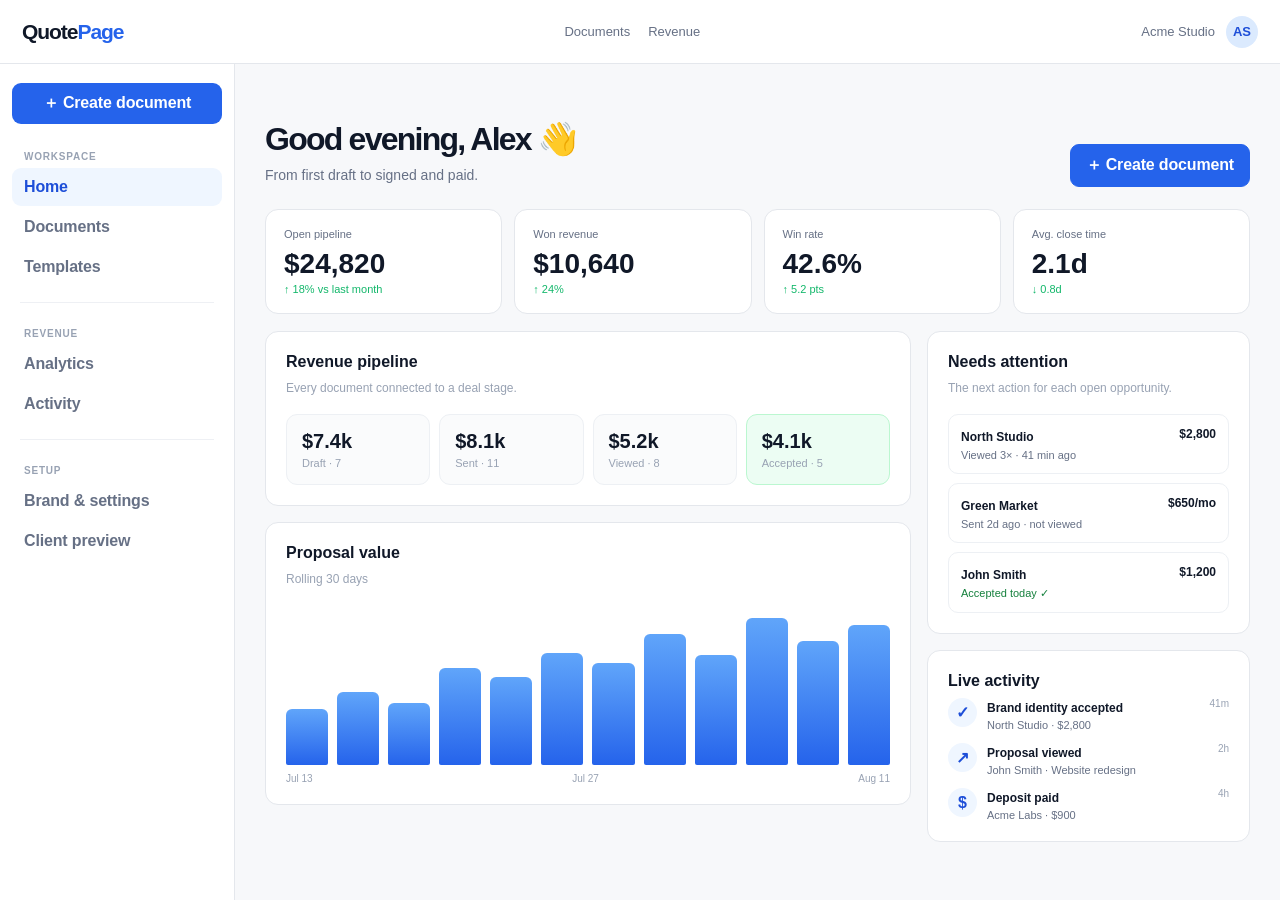
==== commit 43e60abd: "Add files via upload" ====
--- a/index.html
+++ b/index.html
@@ -1,146 +1,318 @@
 <!doctype html>
 <html lang="en">
 <head>
-<meta charset="utf-8"><meta name="viewport" content="width=device-width,initial-scale=1,viewport-fit=cover">
-<title>QuotePage — Sales workspace</title>
-<link rel="preconnect" href="https://fonts.googleapis.com"><link href="https://fonts.googleapis.com/css2?family=DM+Sans:wght@400;500;600;700&family=Manrope:wght@600;700;800&display=swap" rel="stylesheet">
-<link rel="stylesheet" href="style.css">
-</head>
+<meta charset="utf-8">
+<meta name="viewport" content="width=device-width,initial-scale=1">
+<title>QuotePage — MVP 1.0</title>
+<style>
+:root{--blue:#2563eb;--blue2:#eff6ff;--ink:#101828;--muted:#667085;--bg:#f7f8fa;--card:#fff;--line:#e4e7ec;--green:#12b76a;--green2:#ecfdf3;--amber:#f79009;--amber2:#fffaeb;--red:#d92d20}
+*{box-sizing:border-box}body{width:100%;margin:0;font-family:"SF Pro Display","SF Pro Text",-apple-system,BlinkMacSystemFont,"Segoe UI",Roboto,Helvetica,Arial,sans-serif;color:var(--ink);background:var(--bg);-webkit-font-smoothing:antialiased;text-rendering:optimizeLegibility}
+button,input,textarea,select{font:inherit;letter-spacing:-.01em}button{cursor:pointer}
+.top{height:64px;background:#fff;border-bottom:1px solid var(--line);display:flex;align-items:center;justify-content:space-between;padding:0 22px;position:sticky;top:0;z-index:50}.brand{font-weight:900;font-size:21px;letter-spacing:-.05em}.brand span{color:var(--blue)}.topmid{display:flex;gap:18px;color:var(--muted);font-size:13px}.topright{display:flex;align-items:center;gap:11px;font-size:13px;color:#667085}.avatar{width:32px;height:32px;border-radius:50%;background:#dbeafe;color:#1d4ed8;display:grid;place-items:center;font-weight:800}
+.layout{display:grid;grid-template-columns:235px 1fr;min-height:calc(100vh - 64px)}.side{background:#fff;border-right:1px solid var(--line);padding:17px 12px}.side button{display:block;width:100%;border:0;background:transparent;text-align:left;padding:10px 12px;border-radius:9px;color:#667085;font-weight:650;margin:2px 0}.side button:hover,.side button.active{background:var(--blue2);color:#1d4ed8}.new{background:var(--blue)!important;color:#fff!important;text-align:center!important;margin-bottom:18px!important}.label{font-size:10px;text-transform:uppercase;letter-spacing:.08em;color:#98a2b3;font-weight:850;padding:9px 12px 4px}.sep{height:1px;background:#eef0f4;margin:16px 8px}
+.main{max-width:1450px;width:100%;margin:auto;padding:28px 30px}.screen{display:none}.screen.active{display:block}.head{display:flex;justify-content:space-between;gap:16px;align-items:flex-end;margin-bottom:22px}.head h1{margin:0 0 9px;font-size:32px;line-height:1.08;letter-spacing:-.055em;font-weight:750}.head p{margin:0;color:var(--muted);font-size:14px;line-height:1.55}
+.primary,.secondary,.danger,.ghost{padding:10px 15px;border-radius:9px;border:1px solid var(--line);font-weight:750}.primary{background:var(--blue);color:#fff;border-color:var(--blue)}.secondary{background:#fff;color:var(--ink)}.danger{background:#fff;color:var(--red);border-color:#fecdca}.ghost{background:transparent;color:#667085}
+.stats{display:grid;grid-template-columns:repeat(4,1fr);gap:12px;margin-bottom:17px}.stat{background:#fff;border:1px solid var(--line);border-radius:13px;padding:18px}.stat small{display:block;color:#667085;font-size:11px}.stat b{font-size:28px;line-height:1.12;display:block;margin-top:8px;font-weight:780}.up{font-size:11px;color:var(--green);margin-top:4px}
+.grid2{display:grid;grid-template-columns:2fr 1fr;gap:16px}.card{background:#fff;border:1px solid var(--line);border-radius:13px;padding:20px}.card h3{margin:0 0 7px;font-size:16px;line-height:1.25}.sub{color:#98a2b3;font-size:12px;line-height:1.5;margin-bottom:17px}
+.pipeline{display:grid;grid-template-columns:repeat(4,1fr);gap:9px}.stage{padding:15px;border:1px solid #edf0f4;border-radius:11px;background:#fafbfc}.stage b{font-size:20px}.stage span{display:block;color:#98a2b3;font-size:11px;margin-top:4px}.stage.ok{background:var(--green2);border-color:#bbf7d0}
+.chart{height:160px;display:flex;align-items:flex-end;gap:9px}.bar{flex:1;border-radius:6px 6px 2px 2px;background:linear-gradient(180deg,#60a5fa,#2563eb);min-width:10px}.axis{display:flex;justify-content:space-between;color:#98a2b3;font-size:10px;margin-top:8px}
+.attn{display:flex;flex-direction:column;gap:9px}.att{border:1px solid #edf0f4;border-radius:10px;padding:12px}.att b{font-size:12px}.att strong{float:right;font-size:12px}.att span{display:block;color:#667085;font-size:11px;margin-top:4px}.activity{display:flex;flex-direction:column;gap:12px}.act{display:flex;gap:10px}.icon{width:29px;height:29px;border-radius:50%;background:var(--blue2);color:#1d4ed8;display:grid;place-items:center;font-weight:900;flex:none}.act b{font-size:12px}.act p{margin:3px 0 0;color:#667085;font-size:11px}.act time{margin-left:auto;color:#98a2b3;font-size:10px}
+.toolbar{display:flex;gap:8px;flex-wrap:wrap;background:#fff;border:1px solid var(--line);border-radius:12px;padding:11px;margin-bottom:14px}.toolbar input{flex:1;min-width:220px;border:1px solid #d0d5dd;border-radius:9px;padding:10px 11px;line-height:1.45}.toolbar select{border:1px solid #d0d5dd;border-radius:8px;padding:9px;background:#fff}
+.table{background:#fff;border:1px solid var(--line);border-radius:12px;overflow:hidden}.row{display:grid;grid-template-columns:2fr 1fr 1fr 1fr 1fr 80px;gap:10px;align-items:center;padding:16px 16px;border-bottom:1px solid #f0f1f3;font-size:13px;line-height:1.45}.row:last-child{border-bottom:0}.row.headrow{font-size:10px;text-transform:uppercase;letter-spacing:.07em;color:#98a2b3;font-weight:850;background:#fafafa}.muted{font-size:11px;color:#98a2b3}.pill{display:inline-block;padding:5px 8px;border-radius:999px;font-size:11px;font-weight:850;text-transform:capitalize}.draft{background:#f2f4f7;color:#667085}.sent{background:var(--blue2);color:#1d4ed8}.viewed{background:var(--amber2);color:#b54708}.accepted{background:var(--green2);color:#15803d}
+.editor{display:grid;grid-template-columns:240px 370px 1fr;gap:12px}.leftbox,.editbox,.docbox{background:#fff;border:1px solid var(--line);border-radius:13px}.leftbox{padding:14px}.leftbox h4{font-size:11px;color:#667085;margin:6px 8px}.leftbox button{display:block;width:100%;border:0;background:transparent;text-align:left;padding:9px 10px;border-radius:8px;color:#667085;font-weight:650}.leftbox button.active,.leftbox button:hover{background:var(--blue2);color:#1d4ed8}.editbox{padding:20px}.tabs{display:flex;gap:5px;border-bottom:1px solid var(--line);margin:0 -20px 17px;padding:0 20px}.tabs button{border:0;background:transparent;padding:10px 9px;color:#667085;font-size:12px;font-weight:750}.tabs button.active{color:var(--blue);border-bottom:2px solid var(--blue)}.field{margin:14px 0}.field label{display:block;font-size:10px;font-weight:800;color:#344054;letter-spacing:.06em;line-height:1.35;margin-bottom:7px}.field input,.field textarea,.field select{width:100%;border:1px solid #d0d5dd;border-radius:9px;padding:11px 12px;background:#fff;line-height:1.45}.field textarea{min-height:84px;resize:vertical}.twocol{display:grid;grid-template-columns:1fr 1fr;gap:9px}.ai{border:1px solid #bfdbfe;background:#f8fbff;border-radius:10px;padding:12px;margin:13px 0}.ai b{font-size:12px;color:#1d4ed8}.ai p{font-size:11px;color:#667085;line-height:1.55;margin:6px 0 10px}.ai button{border:0;background:var(--blue);color:#fff;border-radius:7px;padding:6px 8px;font-size:10px;font-weight:800;margin:2px}
+.docbox{background:#eef2f7;padding:20px;min-height:740px;overflow:auto}.doc{max-width:710px;margin:auto;background:#fff;border:1px solid var(--line);border-radius:13px;padding:48px;box-shadow:0 18px 55px #1018280d}.docbrand{display:flex;justify-content:space-between;align-items:center;margin-bottom:42px}.doclogo{font-weight:900;color:var(--blue)}.doctag{font-size:10px;color:#98a2b3;text-transform:uppercase;letter-spacing:.1em;font-weight:850}.doc h2{font-size:44px;line-height:1.06;letter-spacing:-.065em;margin:10px 0 16px;font-weight:720}.docintro{font-size:15px;color:#667085;line-height:1.75;white-space:pre-line;max-width:58ch}.docsection{margin-top:30px;font-size:10px;line-height:1.35;letter-spacing:.09em;text-transform:uppercase;font-weight:850;color:#475467}.delgrid{display:grid;grid-template-columns:1fr 1fr;gap:9px;margin-top:10px}.del{border:1px solid var(--line);border-radius:10px;padding:12px}.del b{font-size:12px}.del p{margin:6px 0 0;color:#667085;font-size:11px;line-height:1.55}.quote{border:1px solid var(--line);border-radius:10px;overflow:hidden;margin-top:11px}.qrow{display:grid;grid-template-columns:2fr 1fr 1fr;padding:12px 13px;font-size:12px;line-height:1.4;border-bottom:1px solid #eef0f4}.qrow:last-child{border-bottom:0}.qrow.h{background:#fafafa;color:#667085;font-weight:850}.tot{display:flex;justify-content:space-between;align-items:end;margin:21px 0}.tot small{color:#667085}.tot strong{font-size:31px;line-height:1.1}.cta{width:100%;border:0;background:var(--blue);color:#fff;border-radius:9px;padding:14px;font-weight:850}
+.templates{display:grid;grid-template-columns:repeat(4,1fr);gap:14px}.template{background:#fff;border:1px solid var(--line);border-radius:13px;padding:13px}.template:hover{border-color:#93c5fd;box-shadow:0 8px 28px #1018280b}.thumb{height:140px;border:1px solid #edf0f4;background:#f8fafc;border-radius:9px;padding:14px}.tl{height:6px;background:#dbe2ea;border-radius:5px;margin:8px 0}.tl.blue{background:#bfdbfe}.template b{display:block;font-size:13px;margin:12px 3px 3px}.template span{font-size:11px;color:#98a2b3;margin-left:3px}
+.analytics{display:grid;grid-template-columns:1fr 1fr;gap:14px}.metric{background:#fff;border:1px solid var(--line);border-radius:13px;padding:20px}.metric h3{margin:0 0 10px}.metric .big{font-size:37px;font-weight:900;letter-spacing:-.05em}.minirow{display:grid;grid-template-columns:1fr 1fr;gap:9px;margin-top:12px}.mini{padding:10px;background:#fafafa;border-radius:8px}.mini span{display:block;color:#98a2b3;font-size:10px}.mini b{font-size:18px}
+.activitycard{background:#fff;border:1px solid var(--line);border-radius:13px;padding:20px}.activitylist{display:flex;flex-direction:column;gap:16px}.event{display:flex;gap:12px}.event .round{width:34px;height:34px;border-radius:50%;display:grid;place-items:center;background:var(--blue2);color:#1d4ed8;font-weight:900;flex:none}.event b{font-size:13px}.event p{font-size:12px;color:#667085;margin:4px 0 0}.event time{margin-left:auto;color:#98a2b3;font-size:11px}
+.settings{display:grid;grid-template-columns:1fr 1fr;gap:14px}.setting{background:#fff;border:1px solid var(--line);border-radius:13px;padding:20px}.setting h3{margin:0 0 14px}.setting label{display:block;font-size:11px;font-weight:850;margin:12px 0 6px}.setting input,.setting select{width:100%;border:1px solid #d0d5dd;border-radius:8px;padding:9px;background:#fff}
+.clientwrap{background:#edf1f6;padding:30px;border-radius:14px}.client{max-width:820px;margin:auto;background:#fff;border:1px solid var(--line);border-radius:15px;padding:58px;box-shadow:0 24px 80px #10182812}.clientbrand{display:flex;justify-content:space-between;align-items:center;margin-bottom:48px}.client h2{font-size:52px;line-height:1.02;letter-spacing:-.07em;margin:10px 0 17px;font-weight:720}.client p{color:#475467;line-height:1.8;font-size:15px;max-width:62ch}.clienthi{display:grid;grid-template-columns:repeat(3,1fr);gap:12px;margin:30px 0}.hi{border:1px solid var(--line);background:#fafbfc;border-radius:10px;padding:14px}.hi small{font-size:9px;color:#98a2b3;text-transform:uppercase;letter-spacing:.08em}.hi b{display:block;margin-top:7px;font-size:15px;line-height:1.3}.next{background:var(--blue2);border-radius:11px;padding:15px;margin:25px 0}.next b{font-size:12px;color:#1d4ed8}.next p{font-size:12px;margin:4px 0 0;color:#365b9a}.success{display:none;background:var(--green2);border:1px solid #bbf7d0;color:#15803d;padding:11px;border-radius:9px;text-align:center;margin-top:9px;font-size:12px}.fine{text-align:center;color:#98a2b3;font-size:11px;line-height:1.5;margin-top:16px}
+.modal-back{display:none;position:fixed;inset:0;background:#10182866;z-index:80;align-items:center;justify-content:center;padding:20px}.modal{max-width:560px;width:100%;background:#fff;border-radius:15px;border:1px solid var(--line);padding:24px;box-shadow:0 30px 100px #10182833}.modal h2{margin:0;font-size:23px}.modal p{color:#667085;font-size:13px;line-height:1.55}.modal-actions{display:flex;justify-content:flex-end;gap:8px;margin-top:18px}
+.field input:focus,.field textarea:focus,.field select:focus,.toolbar input:focus{outline:0;border-color:#93c5fd;box-shadow:0 0 0 3px #2563eb14}
+button:focus-visible{outline:3px solid #93c5fd;outline-offset:2px}
+@media(max-width:1160px){.editor{grid-template-columns:1fr 370px}.leftbox{display:none}.templates{grid-template-columns:repeat(2,1fr)}}
+@media(max-width:900px){.layout{grid-template-columns:1fr}.side{display:none}.main{padding:18px}.stats{grid-template-columns:1fr 1fr}.grid2,.analytics,.settings{grid-template-columns:1fr}.editor{grid-template-columns:1fr}.docbox{min-height:auto}.client{padding:34px}.clienthi{grid-template-columns:1fr}.row{grid-template-columns:1.8fr 1fr 1fr}.row>:nth-child(4),.row>:nth-child(5),.row>:nth-child(6){display:none}}
+</style>
+
+<style>
+.scope-row{display:flex;justify-content:space-between;align-items:baseline;gap:24px}
+.scope-row span{color:#667085;min-width:85px}
+.scope-row b{font-weight:700;text-align:right;white-space:nowrap}
+</style>
+
+<style>
+.deal-status{display:flex;align-items:center;gap:7px;flex-wrap:wrap;margin:0 0 18px}
+.deal-step{font-size:10px;font-weight:800;padding:7px 9px;border-radius:999px;background:#f2f4f7;color:#667085}
+.deal-step.active{background:#eff6ff;color:#1d4ed8}.deal-step.done{background:#ecfdf3;color:#15803d}
+.deal-arrow{font-size:11px;color:#98a2b3}
+.signature-box{border:1px dashed #98a2b3;border-radius:10px;padding:16px;margin-top:18px;background:#fafafa}
+.signature-line{margin-top:16px;border-bottom:1px solid #667085;padding-bottom:6px;font-family:cursive;font-size:24px}
+.payment-box{background:#f8fbff;border:1px solid #bfdbfe;border-radius:11px;padding:16px;margin-top:18px}
+.payment-box .pay-title{font-weight:850;font-size:13px;color:#1d4ed8}
+.payment-box .pay-amt{font-size:26px;font-weight:900;margin-top:5px}
+.center-msg{text-align:center;padding:60px 20px;color:#667085}
+</style>
+
+<style>
+/* QuotePage responsive workspace */
+*{box-sizing:border-box}
+html{background:#f7f8fa}
+body{min-height:100vh;overflow-x:hidden}
+@media (max-width: 900px){
+  .app{display:block!important;min-height:100vh}
+  .sidebar,.side{position:fixed!important;left:0;right:0;bottom:0;top:auto!important;width:100%!important;height:68px!important;z-index:80!important;
+    display:flex!important;align-items:center;justify-content:space-around;gap:2px;padding:7px 8px!important;
+    border-right:0!important;border-top:1px solid #eaecf0!important;background:rgba(255,255,255,.96)!important;backdrop-filter:blur(18px)}
+  .side h1,.side .brand,.side .nav-title,.side .nav-group,.side .workspace,.side .upgrade,.side .footer,.side .help,.sidebar h1{display:none!important}
+  .side button{height:52px!important;min-width:58px!important;border-radius:12px!important;padding:7px 8px!important;display:flex!important;flex-direction:column!important;align-items:center!important;justify-content:center!important;gap:3px!important;font-size:10px!important}
+  .side button svg{width:18px!important;height:18px!important}
+  main,.main,.content{margin:0!important;padding:20px 16px 92px!important;width:100%!important;max-width:none!important}
+  .topbar,.toolbar{position:sticky;top:0;z-index:40;background:rgba(247,248,250,.9);backdrop-filter:blur(14px);margin:0 -16px 18px!important;padding:10px 16px!important}
+  .head{display:block!important}
+  .head h1{font-size:29px!important;line-height:1.08!important}
+  .head p{font-size:13px!important}
+  .actions,.head .actions{margin-top:14px;display:grid!important;grid-template-columns:1fr 1fr;gap:8px}
+  .actions button,.head .actions button{width:100%!important}
+  .grid,.stats,.cards,.dashboard-grid{grid-template-columns:1fr!important}
+  .stat-grid{grid-template-columns:repeat(2,1fr)!important}
+  .card{width:100%!important;min-width:0!important}
+  .table,.rows{overflow-x:auto!important;-webkit-overflow-scrolling:touch!important}
+  .row{min-width:720px!important}
+  .builder,.builder-grid,.editor,.workspace-grid{display:block!important}
+  .builder aside,.editor aside,.builder-sidebar{margin-top:16px!important}
+  .preview,.doc-preview{width:100%!important;max-width:none!important;overflow:hidden!important}
+  .doc{padding:28px 22px!important;border-radius:14px!important}
+  .doc h2{font-size:35px!important;line-height:1.06!important}
+  .docintro{font-size:14px!important}
+  .qrow{grid-template-columns:1.7fr .8fr .9fr!important;gap:8px!important}
+  .client{padding:18px 14px 90px!important}
+  .client-wrap{width:100%!important;max-width:760px!important;margin:auto!important}
+  .client h2{font-size:40px!important}
+  .clienthi{grid-template-columns:1fr!important;gap:8px!important}
+  .modal-back{padding:16px!important}
+  .modal{width:100%!important;max-width:480px!important;max-height:85vh!important;overflow:auto!important}
+  .modal-actions{display:grid!important;grid-template-columns:1fr 1fr;gap:8px}
+  .modal-actions button{width:100%!important}
+  input,textarea,select{font-size:16px!important} /* prevents iOS auto-zoom */
+  button{min-height:44px!important}
+  .scope-row{gap:12px!important}
+  .scope-row b{white-space:normal!important;text-align:right!important}
+}
+@media (max-width: 420px){
+  main,.main,.content{padding-left:12px!important;padding-right:12px!important}
+  .topbar,.toolbar{margin-left:-12px!important;margin-right:-12px!important;padding-left:12px!important;padding-right:12px!important}
+  .stat-grid{gap:8px!important}
+  .stat{padding:13px!important}
+  .stat b{font-size:23px!important}
+  .head h1{font-size:27px!important}
+  .doc{padding:24px 18px!important}
+  .doc h2,.client h2{font-size:34px!important}
+}
+@media (min-width:901px){
+  .mobile-only{display:none!important}
+}
+</style>
+<meta name="apple-mobile-web-app-capable" content="yes"><meta name="apple-mobile-web-app-status-bar-style" content="default"><meta name="theme-color" content="#f7f8fa"></head>
 <body>
-<div class="app">
-<aside id="sidebar">
-  <div class="brand"><b>Q</b><span>QuotePage</span></div>
-  <button class="create" onclick="openBuilder()">＋ New proposal</button>
-  <nav>
-    <button data-view="overview" onclick="go('overview')">⌂ <span>Overview</span></button>
-    <button data-view="documents" onclick="go('documents')">▣ <span>Documents</span><i>12</i></button>
-    <button data-view="templates" onclick="go('templates')">◫ <span>Templates</span></button>
-    <button data-view="clients" onclick="go('clients')">◉ <span>Clients</span></button>
-    <button data-view="analytics" onclick="go('analytics')">◒ <span>Analytics</span></button>
-  </nav>
-  <div class="bottom">
-    <button class="settings-link" data-view="settings" onclick="go('settings')">⚙ <span>Settings</span></button>
-    <div class="profile"><span>AS</span><div><strong>Acme Studio</strong><small>Owner</small></div></div>
-  </div>
+<header class="top">
+<div class="brand">Quote<span>Page</span></div><div class="topmid"><span>Documents</span><span>Revenue</span></div><div class="topright"><span>Acme Studio</span><div class="avatar">AS</div></div>
+</header>
+<div class="layout">
+<aside class="side">
+<button class="new" onclick="newDoc()">＋ Create document</button>
+<div class="label">WORKSPACE</div>
+<button class="active" id="nav-dashboard" onclick="show('dashboard')">Home</button>
+<button id="nav-documents" onclick="show('documents')">Documents</button>
+<button id="nav-templates" onclick="show('templates')">Templates</button>
+<div class="sep"></div><div class="label">REVENUE</div>
+<button id="nav-analytics" onclick="show('analytics')">Analytics</button>
+<button id="nav-activity" onclick="show('activity')">Activity</button>
+<div class="sep"></div><div class="label">SETUP</div>
+<button id="nav-settings" onclick="show('settings')">Brand & settings</button>
+<button id="nav-client" onclick="show('client')">Client preview</button>
 </aside>
-<main>
-<header><button class="menu" onclick="toggleSide()">☰</button><span>Workspace / <b id="crumb">Overview</b></span><button class="avatar" onclick="go('settings')">AS</button></header>
-
-<!-- OVERVIEW -->
-<section class="view" id="view-overview">
-  <div class="hero"><div><label>MONDAY · AUG 12</label><h1>Good morning, Alex.</h1><p>Everything you need to turn a quote into a signed deal.</p></div><button class="dark big" onclick="openBuilder()">Create proposal ↗</button></div>
-  <div class="stats">
-    <div class="stat"><span>Open pipeline</span><b>$24,820</b><em>↑ 18.4% this month</em></div>
-    <div class="stat"><span>Won revenue</span><b>$10,640</b><em>↑ 12.1% this month</em></div>
-    <div class="stat"><span>Win rate</span><b>42.6%</b><em>↑ 5.2 pts</em></div>
-    <div class="stat"><span>Avg. close time</span><b>2.1d</b><em>↓ 0.6d</em></div>
-  </div>
-  <div class="dashgrid">
-    <div class="panel pipeline"><div class="panelhead"><div><h2>Revenue pipeline</h2><p>Every active proposal, organized by deal stage.</p></div><button class="linkbtn" onclick="go('documents')">View all →</button></div><div class="stages"><div><small>Draft</small><b>$4.2k</b><span>3</span></div><div><small>Sent</small><b>$7.4k</b><span>4</span></div><div><small>Viewed</small><b>$8.1k</b><span>3</span></div><div class="hot"><small>Negotiating</small><b>$5.2k</b><span>2</span></div><div class="won"><small>Won</small><b>$10.6k</b><span>6</span></div></div></div>
-    <div class="panel attention"><div class="panelhead"><div><h2>Needs attention</h2><p>Next actions for active opportunities.</p></div></div>
-      <button class="attentionrow" onclick="openDoc('North Studio')"><span class="dot amber"></span><span><b>North Studio</b><small>Viewed 5× · 41 min ago</small></span><strong>$2,800</strong></button>
-      <button class="attentionrow" onclick="openDoc('Green Market')"><span class="dot blue"></span><span><b>Green Market</b><small>Sent 2d ago · not viewed</small></span><strong>$650/mo</strong></button>
-      <button class="attentionrow" onclick="openDoc('John Smith')"><span class="dot green"></span><span><b>John Smith</b><small>Accepted today</small></span><strong>$1,200</strong></button>
-    </div>
-  </div>
-  <div class="panel recent"><div class="panelhead"><div><h2>Recent proposals</h2><p>Your latest documents and client activity.</p></div><button class="linkbtn" onclick="go('documents')">View documents →</button></div><div id="recentRows"></div></div>
+<main class="main">
+
+<section class="screen active" id="dashboard">
+<div class="mobile-only" style="font-size:11px;color:#667085;margin:-8px 0 12px">QuotePage is optimized for iPhone — swipe tables horizontally when needed.</div><div class="head"><div><h1>Good evening, Alex 👋</h1><p>From first draft to signed and paid.</p></div><button class="primary" onclick="newDoc()">＋ Create document</button></div>
+<div class="stats"><div class="stat"><small>Open pipeline</small><b>$24,820</b><div class="up">↑ 18% vs last month</div></div><div class="stat"><small>Won revenue</small><b>$10,640</b><div class="up">↑ 24%</div></div><div class="stat"><small>Win rate</small><b>42.6%</b><div class="up">↑ 5.2 pts</div></div><div class="stat"><small>Avg. close time</small><b>2.1d</b><div class="up">↓ 0.8d</div></div></div>
+<div class="grid2"><div>
+<div class="card"><h3>Revenue pipeline</h3><div class="sub">Every document connected to a deal stage.</div><div class="pipeline"><div class="stage"><b>$7.4k</b><span>Draft · 7</span></div><div class="stage"><b>$8.1k</b><span>Sent · 11</span></div><div class="stage"><b>$5.2k</b><span>Viewed · 8</span></div><div class="stage ok"><b>$4.1k</b><span>Accepted · 5</span></div></div></div>
+<div class="card" style="margin-top:16px"><h3>Proposal value</h3><div class="sub">Rolling 30 days</div><div class="chart"><div class="bar" style="height:35%"></div><div class="bar" style="height:46%"></div><div class="bar" style="height:39%"></div><div class="bar" style="height:61%"></div><div class="bar" style="height:55%"></div><div class="bar" style="height:70%"></div><div class="bar" style="height:64%"></div><div class="bar" style="height:82%"></div><div class="bar" style="height:69%"></div><div class="bar" style="height:92%"></div><div class="bar" style="height:78%"></div><div class="bar" style="height:88%"></div></div><div class="axis"><span>Jul 13</span><span>Jul 27</span><span>Aug 11</span></div></div></div>
+<div><div class="card"><h3>Needs attention</h3><div class="sub">The next action for each open opportunity.</div><div class="attn"><div class="att"><b>North Studio</b><strong>$2,800</strong><span>Viewed 3× · 41 min ago</span></div><div class="att"><b>Green Market</b><strong>$650/mo</strong><span>Sent 2d ago · not viewed</span></div><div class="att"><b>John Smith</b><strong>$1,200</strong><span style="color:#15803d">Accepted today ✓</span></div></div></div>
+<div class="card" style="margin-top:16px"><h3>Live activity</h3><div class="activity"><div class="act"><div class="icon">✓</div><div><b>Brand identity accepted</b><p>North Studio · $2,800</p></div><time>41m</time></div><div class="act"><div class="icon">↗</div><div><b>Proposal viewed</b><p>John Smith · Website redesign</p></div><time>2h</time></div><div class="act"><div class="icon">$</div><div><b>Deposit paid</b><p>Acme Labs · $900</p></div><time>4h</time></div></div></div></div></div>
 </section>
 
-<!-- DOCUMENTS -->
-<section class="view hidden" id="view-documents">
-  <div class="pagehead"><div><label>WORKSPACE</label><h1>Documents</h1><p>Create, send and track every proposal from one place.</p></div><button class="dark" onclick="openBuilder()">＋ New proposal</button></div>
-  <div class="toolbar"><div class="search">⌕<input id="docSearch" placeholder="Search documents" oninput="renderDocuments()"></div><select id="docFilter" onchange="renderDocuments()"><option value="all">All statuses</option><option value="draft">Draft</option><option value="sent">Sent</option><option value="viewed">Viewed</option><option value="negotiating">Negotiating</option><option value="accepted">Accepted</option></select></div>
-  <div class="panel tablepanel"><div class="tablehead"><span>Proposal</span><span>Client</span><span>Amount</span><span>Status</span><span>Updated</span><span></span></div><div id="docRows"></div></div>
-</section>
-
-<!-- TEMPLATES -->
-<section class="view hidden" id="view-templates">
-  <div class="pagehead"><div><label>LIBRARY</label><h1>Templates</h1><p>Start faster with polished proposal structures.</p></div><button class="dark" onclick="toast('Template creation is coming next')">＋ New template</button></div>
-  <div class="templategrid">
-    <button class="templatecard" onclick="useTemplate('Website redesign')"><div class="thumb blueprint"><b>Q</b><span>Website redesign</span><strong>$6,800</strong></div><h3>Website redesign</h3><p>Design, development, SEO and launch.</p><small>Used 18 times</small></button>
-    <button class="templatecard" onclick="useTemplate('Brand identity')"><div class="thumb brand"><b>BRAND</b><span>Identity system</span><strong>$4,200</strong></div><h3>Brand identity</h3><p>Strategy, visual identity and guidelines.</p><small>Used 11 times</small></button>
-    <button class="templatecard" onclick="useTemplate('Marketing retainer')"><div class="thumb marketing"><b>MONTHLY</b><span>Growth retainer</span><strong>$1,800/mo</strong></div><h3>Marketing retainer</h3><p>Monthly content, campaigns and reporting.</p><small>Used 9 times</small></button>
-    <button class="templatecard dashed" onclick="toast('Create your first custom template')"><div class="plus">＋</div><h3>Create custom</h3><p>Save your best proposal structure for later.</p></button>
-  </div>
-</section>
-
-<!-- CLIENTS -->
-<section class="view hidden" id="view-clients">
-  <div class="pagehead"><div><label>RELATIONSHIPS</label><h1>Clients</h1><p>Keep contacts, deal history and proposal activity together.</p></div><button class="dark" onclick="toast('Client creation is ready for the next backend step')">＋ Add client</button></div>
-  <div class="clientstats"><div><b>24</b><span>Total clients</span></div><div><b>8</b><span>Active deals</span></div><div><b>$38.4k</b><span>Pipeline value</span></div></div>
-  <div class="panel clientlist" id="clientList"></div>
-</section>
-
-<!-- ANALYTICS -->
-<section class="view hidden" id="view-analytics">
-  <div class="pagehead"><div><label>PERFORMANCE</label><h1>Analytics</h1><p>Understand where proposals convert and where deals stall.</p></div><select class="period"><option>Last 30 days</option><option>Last 90 days</option><option>This year</option></select></div>
-  <div class="stats"><div class="stat"><span>Sent proposals</span><b>31</b><em>↑ 14% vs previous</em></div><div class="stat"><span>Viewed</span><b>24</b><em>77.4% view rate</em></div><div class="stat"><span>Accepted</span><b>13</b><em>42.6% win rate</em></div><div class="stat"><span>Revenue won</span><b>$10.6k</b><em>↑ 12.1%</em></div></div>
-  <div class="dashgrid"><div class="panel chartpanel"><div class="panelhead"><div><h2>Proposal activity</h2><p>Views and acceptances over the last 30 days.</p></div></div><div class="chart"><div class="gridline one"></div><div class="gridline two"></div><div class="bars" id="bars"></div></div><div class="chartlegend"><span><i class="legendview"></i>Views</span><span><i class="legendaccept"></i>Accepted</span></div></div><div class="panel funnel"><div class="panelhead"><div><h2>Conversion funnel</h2><p>Where opportunities move forward.</p></div></div><div class="funnelrow"><span>Sent</span><b>31</b><div><i style="width:100%"></i></div></div><div class="funnelrow"><span>Viewed</span><b>24</b><div><i style="width:77%"></i></div></div><div class="funnelrow"><span>Negotiating</span><b>15</b><div><i style="width:48%"></i></div></div><div class="funnelrow"><span>Accepted</span><b>13</b><div><i style="width:42%"></i></div></div></div></div>
-</section>
-
-<!-- SETTINGS -->
-<section class="view hidden" id="view-settings">
-  <div class="pagehead"><div><label>WORKSPACE</label><h1>Settings</h1><p>Control your workspace, brand and proposal defaults.</p></div></div>
-  <div class="settingsgrid"><div class="panel settingpanel"><h2>Workspace profile</h2><p>Shown on client-facing proposals.</p><label>Company name<input value="Acme Studio"></label><label>Business email<input value="hello@acmestudio.com"></label><label>Proposal URL<input value="quotepage.com/acme"></label><button class="dark" onclick="toast('Settings saved')">Save changes</button></div><div class="panel settingpanel"><h2>Proposal defaults</h2><p>Save time when creating a new document.</p><label>Default validity<select><option>30 days</option><option>14 days</option><option>60 days</option></select></label><label>Default payment<select><option>50% upfront / 50% completion</option><option>100% upfront</option></select></label><label>Accent style<select><option>QuotePage Blue</option><option>Monochrome</option></select></label><button class="outline" onclick="toast('Default preferences saved')">Save defaults</button></div></div>
-</section>
-
-<!-- BUILDER -->
-<section class="view hidden" id="view-builder">
-  <div class="topbar"><div><button class="back" onclick="go('documents')">←</button><div class="crumb"><label>PROPOSAL</label><h1>New proposal</h1><small id="saveState">Draft · saved just now</small></div></div><div class="actions"><button class="ghost" onclick="saveDraft()">Save draft</button><button class="dark" onclick="preview()">Preview ↗</button><button class="send" onclick="sendProposal()">Send proposal →</button></div></div>
-  <div class="layout"><div class="editor">
-    <div class="panel"><div class="panelhead"><div><span class="step">01</span><div><h2>Client & project</h2><p>Who is this proposal for?</p></div></div><span class="done">✓</span></div>
-      <div class="fields two"><label>Client or company<input id="client" value="Acme Studio" oninput="syncPreview()"></label><label>Contact email<input id="email" value="alex@acmestudio.com"></label></div><label>Proposal title<input id="title" value="Website redesign & development" oninput="syncPreview()"></label>
-      <div class="fields two"><label>Timeline<select id="timeline" onchange="syncPreview()"><option>4 weeks</option><option>6 weeks</option><option>8 weeks</option></select></label><label>Valid until<input id="valid" value="Sep 12, 2026" oninput="syncPreview()"></label></div>
-    </div>
-    <div class="panel"><div class="panelhead"><div><span class="step">02</span><div><h2>Services & pricing</h2><p>Build the scope and price.</p></div></div><button class="add" onclick="addItem()">＋ Add item</button></div>
-      <div class="items" id="items"><div class="item"><input value="Website design" oninput="calc()"><input class="qty" value="1" oninput="calc()"><input class="price" value="2400" oninput="calc()"><button onclick="removeItem(this)">×</button></div><div class="item"><input value="Development" oninput="calc()"><input class="qty" value="1" oninput="calc()"><input class="price" value="3600" oninput="calc()"><button onclick="removeItem(this)">×</button></div><div class="item"><input value="SEO setup" oninput="calc()"><input class="qty" value="1" oninput="calc()"><input class="price" value="800" oninput="calc()"><button onclick="removeItem(this)">×</button></div></div>
-      <div class="totals"><span>Subtotal</span><b id="subtotal">$6,800</b><span>Tax <small>(0%)</small></span><b>$0</b><strong>Total</strong><strong id="total">$6,800</strong></div>
-    </div>
-    <div class="panel"><div class="panelhead"><div><span class="step">03</span><div><h2>Payment terms</h2><p>Choose how the client pays.</p></div></div></div><div class="payment"><label class="choice active"><input type="radio" name="pay" value="half" checked onchange="paymentChanged()"><span><b>50% upfront</b><small><span id="half1">$3,400</span> to start · <span id="half2">$3,400</span> on completion</small></span></label><label class="choice"><input type="radio" name="pay" value="full" onchange="paymentChanged()"><span><b>100% upfront</b><small><span id="fullpay">$6,800</span> before work begins</small></span></label><label class="choice"><input type="radio" name="pay" value="custom" onchange="paymentChanged()"><span><b>Custom</b><small>Set your own payment schedule</small></span></label></div></div>
-    <div class="panel"><div class="panelhead"><div><span class="step">04</span><div><h2>Message to client</h2><p>Add a personal note.</p></div></div></div><textarea id="message">Hi Alex — thanks for the opportunity. We’ve put together a focused plan to redesign your website and get it ready for launch in four weeks.</textarea></div>
-  </div>
-  <div class="previewCard"><div class="previewtop"><span>LIVE PREVIEW</span><button onclick="preview()">Open full preview ↗</button></div><div class="paper" id="paper"><div class="paperbrand"><b>Q</b> QuotePage <span>PROPOSAL</span></div><p class="eyebrow">Prepared for</p><h2 id="pclient">Acme Studio</h2><h3 id="ptitle">Website redesign & development</h3><div class="meta"><span>Timeline<strong id="ptimeline">4 weeks</strong></span><span>Valid until<strong id="pvalid">Sep 12, 2026</strong></span></div><hr><p class="eyebrow">Investment</p><div id="previewItems"></div><div class="previewtotal"><span>Total project</span><b id="ptotal">$6,800</b></div><div class="deposit"><span id="depositLabel">Due to start</span><b id="deposit">$3,400</b></div><button class="previewbtn" onclick="preview()">View client experience →</button><small class="secure">Secure acceptance · Shareable proposal link</small></div></div></div>
-</section>
+<section class="screen" id="documents">
+<div class="head"><div><h1>Documents</h1><p>Create, send, sign and collect payments from one workspace.</p></div><button class="primary" onclick="newDoc()">＋ Create document</button></div>
+<div class="toolbar"><input placeholder="Search documents or clients…"><select><option>All types</option><option>Proposal</option><option>Quote</option><option>Agreement</option></select><select><option>All statuses</option><option>Draft</option><option>Sent</option><option>Viewed</option><option>Accepted</option></select><button class="secondary">Newest</button></div>
+<div class="table"><div class="row headrow"><div>Document</div><div>Type</div><div>Status</div><div>Value</div><div>Updated</div><div></div></div>
+<div class="row"><div><b>Website redesign</b><br><span class="muted">John Smith</span></div><div>Proposal</div><div><span class="pill accepted">Accepted</span></div><div>$1,200</div><div>2h ago</div><button class="secondary" onclick="show('client')">Open</button></div>
+<div class="row"><div><b>Brand identity</b><br><span class="muted">North Studio</span></div><div>Proposal</div><div><span class="pill viewed">Viewed</span></div><div>$2,800</div><div>41m ago</div><button class="secondary" onclick="show('client')">Open</button></div>
+<div class="row"><div><b>SEO retainer</b><br><span class="muted">Green Market</span></div><div>Quote</div><div><span class="pill sent">Sent</span></div><div>$650/mo</div><div>2d ago</div><button class="secondary" onclick="show('client')">Open</button></div>
+</div></section>
+
+<section class="screen" id="builder">
+<div class="head"><div><h1>Create document</h1><p>Design, send, approve and collect — in one flow.</p></div><div><button class="secondary" onclick="saveDraft()">Save draft</button> <button class="primary" onclick="sendDocument()">Send</button></div></div>
+<div class="editor">
+<div class="leftbox"><h4>DOCUMENT</h4><button class="active">Content</button><button>Recipients</button><button>Approvals</button><button>Signature</button><button>Payment</button><button>Settings</button><h4 style="margin-top:17px">INSERT</h4><button>Text</button><button>Pricing table</button><button>Image</button><button>Video</button><button>FAQ</button><button>Terms</button></div>
+<div class="editbox"><div class="tabs"><button class="active">Content</button><button>Fields</button><button>Design</button></div>
+<div class="field"><label>DOCUMENT TYPE</label><select id="doctype"><option>Sales proposal</option><option>Quote</option><option>Agreement</option><option>Statement of work</option></select></div>
+<div class="field"><label>CLIENT</label><input id="client" value="John Smith"></div>
+<div class="field"><label>PROJECT</label><input id="project" value="Website redesign"></div>
+<div class="field"><label>OPENING NOTE</label><textarea id="desc">A focused redesign to improve the homepage, mobile experience and conversion flow.</textarea></div>
+<div class="field"><label>DELIVERABLES</label><textarea id="included">Homepage redesign
+Mobile optimization
+Analytics setup</textarea></div>
+<div class="twocol"><div class="field"><label>TIMELINE</label><input id="timeline" value="14 days"></div><div class="field"><label>TOTAL</label><input id="price" value="1200"></div></div>
+<div class="ai"><b>✦ AI document assistant</b><p>Improve the message without changing commercial terms.</p><button onclick="rewrite('clear')">Clear</button><button onclick="rewrite('warm')">Warm</button><button onclick="rewrite('premium')">Premium</button></div>
+<div class="workflow"><b style="font-size:12px">Deal workflow</b><div style="display:flex;gap:6px;margin-top:8px"><span style="flex:1;text-align:center;padding:7px;border-radius:7px;background:var(--blue2);font-size:10px;color:#1d4ed8;font-weight:800">Review</span><span style="color:#98a2b3">→</span><span style="flex:1;text-align:center;padding:7px;border-radius:7px;background:#f2f4f7;font-size:10px">Sign</span><span style="color:#98a2b3">→</span><span style="flex:1;text-align:center;padding:7px;border-radius:7px;background:#f2f4f7;font-size:10px">Pay</span></div></div>
+</div>
+<div class="docbox"><div class="doc"><div class="docbrand"><div class="doclogo">Acme Studio</div><div class="doctag">PROPOSAL</div></div><div class="doctag">Prepared for <span id="bp-client">John Smith</span></div><h2 id="bp-project">Website redesign</h2><p class="docintro" id="bp-desc"></p><div class="docsection">Deliverables</div><div class="delgrid"><div class="del"><b>Homepage redesign</b><p>Clearer hierarchy and conversion-focused structure.</p></div><div class="del"><b>Mobile optimization</b><p>Responsive presentation across common breakpoints.</p></div><div class="del"><b>Analytics setup</b><p>Basic measurement and event tracking.</p></div><div class="del"><b>Launch support</b><p>Final QA and handoff.</p></div></div><div class="docsection">Pricing</div><div class="quote"><div class="qrow h"><span>Item</span><span>Qty</span><span>Amount</span></div><div class="qrow"><span>Website redesign package</span><span>1</span><span>$<span id="bp-price">1,200</span></span></div></div><div class="scope"><div class="scope-row"><span>Timeline</span><b id="bp-time">14 days</b></div><div class="scope-row"><span>Deposit</span><b>50% to start</b></div></div><button class="cta" onclick="show('client')">Open client experience</button></div></div>
+</div></section>
+
+<section class="screen" id="templates"><div class="head"><div><h1>Templates</h1><p>Choose a proven layout for proposals, quotes and agreements.</p></div><button class="primary" onclick="show('builder')">＋ Start blank</button></div><div class="templates">
+<div class="template"><div class="thumb"><div class="tl" style="width:35%"></div><div class="tl"></div><div class="tl"></div><div class="tl blue" style="width:40%"></div><div class="tl" style="width:55%"></div></div><b>Minimal proposal</b><span>Simple & focused</span></div>
+<div class="template"><div class="thumb" style="background:#faf5ff"><div class="tl blue" style="width:28%"></div><div class="tl" style="width:65%"></div><div class="tl" style="width:45%"></div><div class="tl"></div></div><b>Studio proposal</b><span>Creative & modern</span></div>
+<div class="template"><div class="thumb" style="background:#f4f4f5"><div class="tl" style="width:30%"></div><div class="tl"></div><div class="tl" style="width:55%"></div><div class="tl blue" style="width:52%"></div></div><b>Executive quote</b><span>Premium & formal</span></div>
+<div class="template"><div class="thumb" style="background:#effdf5"><div class="tl" style="width:42%"></div><div class="tl blue" style="width:70%"></div><div class="tl"></div><div class="tl" style="width:56%"></div></div><b>Service package</b><span>Friendly & clear</span></div>
+</div></section>
+
+<section class="screen" id="analytics"><div class="head"><div><h1>Analytics</h1><p>Track the journey from document sent to revenue won.</p></div><select class="secondary"><option>Last 30 days</option><option>Last 90 days</option><option>This year</option></select></div><div class="analytics">
+<div class="metric"><h3>Win rate</h3><div class="big">42.6%</div><div class="minirow"><div class="mini"><span>Sent</span><b>31</b></div><div class="mini"><span>Accepted</span><b>13</b></div></div></div>
+<div class="metric"><h3>Open pipeline</h3><div class="big">$24,820</div><div class="minirow"><div class="mini"><span>Viewed</span><b>$5.2k</b></div><div class="mini"><span>Sent</span><b>$8.1k</b></div></div></div>
+<div class="metric"><h3>Buyer engagement</h3><div class="big">76%</div><div class="minirow"><div class="mini"><span>Viewed</span><b>24</b></div><div class="mini"><span>Re-opened</span><b>9</b></div></div></div>
+<div class="metric"><h3>Time to close</h3><div class="big">2.1d</div><div class="minirow"><div class="mini"><span>Fastest</span><b>18m</b></div><div class="mini"><span>Median</span><b>1.6d</b></div></div></div>
+</div></section>
+
+<section class="screen" id="activity"><div class="head"><div><h1>Activity</h1><p>A live timeline for everything buyers do.</p></div></div><div class="activitycard"><div class="activitylist">
+<div class="event"><div class="round">✓</div><div><b>Proposal accepted</b><p>John Smith accepted Website redesign · $1,200</p></div><time>Today 21:18</time></div>
+<div class="event"><div class="round">↗</div><div><b>Proposal viewed</b><p>North Studio opened Brand identity 3 times</p></div><time>Today 20:41</time></div>
+<div class="event"><div class="round">$</div><div><b>Deposit paid</b><p>Acme Labs completed a $900 deposit</p></div><time>Today 18:05</time></div>
+<div class="event"><div class="round">→</div><div><b>Proposal sent</b><p>Green Market received SEO retainer</p></div><time>Yesterday</time></div>
+</div></div></section>
+
+<section class="screen" id="settings"><div class="head"><div><h1>Brand & settings</h1><p>Set your identity once. Reuse it across every document.</p></div><button class="primary" onclick="toast('Settings saved')">Save changes</button></div><div class="settings">
+<div class="setting"><h3>Brand</h3><label>Business name</label><input value="Acme Studio"><label>Website</label><input value="https://acme.studio"><label>Default tone</label><select><option>Clear & professional</option><option>Warm & friendly</option><option>Premium & formal</option></select></div>
+<div class="setting"><h3>Closing flow</h3><label>Signature</label><select><option>Required before payment</option><option>Optional</option><option>Not used</option></select><label>Payment</label><select><option>50% deposit after acceptance</option><option>100% upfront</option><option>Invoice later</option></select><label>Primary color</label><input value="#2563EB"></div>
+</div></section>
+
+<section class="screen" id="client">
+<div class="head"><div><h1>Client experience</h1><p>This is the public page your customer receives.</p></div><button class="primary" onclick="copyPublicLink()">Copy public link</button></div>
+<div class="clientwrap"><div class="client">
+<div class="clientbrand"><div class="doclogo">Acme Studio</div><div class="doctag">PROPOSAL</div></div>
+<div class="deal-status">
+  <span class="deal-step done" id="stepViewed">Viewed</span><span class="deal-arrow">→</span>
+  <span class="deal-step" id="stepAccepted">Accept</span><span class="deal-arrow">→</span>
+  <span class="deal-step" id="stepSigned">Sign</span><span class="deal-arrow">→</span>
+  <span class="deal-step" id="stepPaid">Deposit</span><span class="deal-arrow">→</span>
+  <span class="deal-step" id="stepWon">Won</span>
+</div>
+<div class="doctag">Prepared especially for John Smith</div><h2>Website redesign</h2>
+<p>Hi John — here’s the plan for the website redesign. We’ve kept the scope focused so the project can move from approval to launch without unnecessary steps.</p>
+<div class="clienthi"><div class="hi"><small>Timeline</small><b>14 days</b></div><div class="hi"><small>Investment</small><b>$1,200</b></div><div class="hi"><small>Next step</small><b>Accept & continue</b></div></div>
+<div class="docsection">What you're getting</div><div class="delgrid"><div class="del"><b>Homepage redesign</b><p>Clearer hierarchy and conversion-focused structure.</p></div><div class="del"><b>Mobile optimization</b><p>Responsive across common breakpoints.</p></div><div class="del"><b>Analytics setup</b><p>Basic measurement and event tracking.</p></div><div class="del"><b>Launch support</b><p>Final QA and handoff.</p></div></div>
+<div class="docsection">Investment</div><div class="quote"><div class="qrow h"><span>Service</span><span>Qty</span><span>Total</span></div><div class="qrow"><span>Website redesign package</span><span>1</span><span>$1,200</span></div></div>
+<div class="next"><b id="nextTitle">Ready to move forward?</b><p id="nextText">Accepting confirms the scope. The next step can be a signature and deposit.</p></div>
+<div id="clientAction">
+  <button class="cta" onclick="openAccept()">Accept & continue</button>
+</div>
+<div class="fine">Questions? Reply to the sender or use the contact details in this proposal.</div>
+</div></div></section>
+
 </main></div>
 
-<div id="fullPreview"><div class="modalbar"><button onclick="closePreview()">← Back to editor</button><div><button class="outline" onclick="toast('Share link copied')">Copy share link</button><button class="dark" onclick="acceptDemo()">Accept as client</button></div></div><div class="clientPage"><div class="clientPaper"><div class="paperbrand"><b>Q</b> QuotePage <span>PROPOSAL</span></div><p class="eyebrow">Prepared for</p><h1 id="fclient">Acme Studio</h1><h2 id="ftitle">Website redesign & development</h2><p class="lead" id="fmessage">A focused four-week plan to create a faster, clearer and more conversion-ready website.</p><div class="clientgrid"><div><small>Timeline</small><b id="ftimeline">4 weeks</b></div><div><small>Project total</small><b id="ftotal">$6,800</b></div></div><h3>Scope & investment</h3><div id="fullItems"></div><div class="grand"><span>Total</span><b id="grandtotal">$6,800</b></div><div class="accept"><h3>Ready to move forward?</h3><p>Accept the proposal and secure your project start date.</p><button onclick="acceptDemo()">Accept proposal →</button><small>By accepting, you agree to the proposal terms.</small></div></div></div></div>
-<div id="toast"></div>
+<div class="modal-back" id="acceptModal"><div class="modal"><h2 id="modalTitle">Confirm proposal</h2><p id="modalText">You’re accepting the scope and total investment of <b>$1,200</b>. Next, you’ll sign and then pay the deposit.</p><div class="modal-actions"><button class="secondary" onclick="closeAccept()">Cancel</button><button class="primary" onclick="confirmAccept()">Accept proposal</button></div></div></div>
+
 <script>
-const $=s=>document.querySelector(s), $$=s=>[...document.querySelectorAll(s)], money=n=>'$'+Number(n||0).toLocaleString('en-US',{maximumFractionDigits:2});
-const docs=[
- {name:'Website redesign & development',client:'Acme Studio',amount:6800,status:'negotiating',updated:'12 min ago'},
- {name:'Brand identity package',client:'North Studio',amount:2800,status:'viewed',updated:'41 min ago'},
- {name:'Growth marketing retainer',client:'Green Market',amount:650,status:'sent',updated:'2 days ago',monthly:true},
- {name:'Landing page sprint',client:'John Smith',amount:1200,status:'accepted',updated:'Today'},
- {name:'E-commerce UX audit',client:'Nova Labs',amount:3400,status:'draft',updated:'Yesterday'},
- {name:'Product design sprint',client:'Mosaic Co',amount:5200,status:'sent',updated:'3 days ago'},
- {name:'SEO & content plan',client:'Brightline',amount:1900,status:'viewed',updated:'4 days ago'},
- {name:'Webflow build',client:'Luma Works',amount:4200,status:'accepted',updated:'Aug 8'}
-];
-const clients=[['Acme Studio','alex@acmestudio.com','$6,800','3 proposals'],['North Studio','hello@north.studio','$2,800','2 proposals'],['Green Market','team@greenmarket.co','$650/mo','4 proposals'],['John Smith','john@smith.co','$1,200','1 proposal'],['Nova Labs','ops@novalabs.io','$3,400','2 proposals']];
-function toggleSide(){$('#sidebar').classList.toggle('open')}
-function go(view){$$('.view').forEach(x=>x.classList.add('hidden'));$('#view-'+view).classList.remove('hidden');$$('nav button,.settings-link').forEach(x=>x.classList.toggle('active',x.dataset.view===view));$('#crumb').textContent=view[0].toUpperCase()+view.slice(1);$('#sidebar').classList.remove('open');window.scrollTo({top:0,behavior:'smooth'});if(view==='documents')renderDocuments()}
-function openBuilder(){go('builder');syncPreview();}
-function renderRecent(){const r=$('#recentRows');r.innerHTML=docs.slice(0,5).map(d=>`<button class="recentrow" onclick="openDoc('${d.client}')"><span><b>${d.name}</b><small>${d.client} · ${d.updated}</small></span><strong>${money(d.amount)}${d.monthly?'/mo':''}</strong><em class="status ${d.status}">${d.status}</em></button>`).join('')}
-function renderDocuments(){const q=($('#docSearch')?.value||'').toLowerCase(), f=$('#docFilter')?.value||'all';const arr=docs.filter(d=>(f==='all'||d.status===f)&&(`${d.name} ${d.client}`).toLowerCase().includes(q));$('#docRows').innerHTML=arr.map(d=>`<button class="tablerow" onclick="openDoc('${d.client}')"><span><b>${d.name}</b><small>${d.client}</small></span><span>${d.client}</span><span><b>${money(d.amount)}${d.monthly?'/mo':''}</b></span><span><em class="status ${d.status}">${d.status}</em></span><span>${d.updated}</span><span>→</span></button>`).join('')||'<div class="empty">No proposals match your search.</div>'}
-function renderClients(){$('#clientList').innerHTML='<div class="clienthead"><span>Client</span><span>Contact</span><span>Latest proposal</span><span>History</span><span></span></div>'+clients.map(c=>`<button class="clientrow" onclick="openDoc('${c[0]}')"><span class="clientname"><i>${c[0].slice(0,1)}</i><b>${c[0]}</b></span><span>${c[1]}</span><span><b>${c[2]}</b></span><span>${c[3]}</span><span>→</span></button>`).join('')}
-function renderBars(){const values=[8,11,9,15,13,18,16,22,19,25,23,28];$('#bars').innerHTML=values.map((v,i)=>`<div class="barset"><i style="height:${v*3}px"></i><b style="height:${Math.max(5,v*.8)}px"></b></div>`).join('')}
-function openDoc(client){const d=docs.find(x=>x.client===client);if(!d){toast('Client profile opened');return}openBuilder();$('#client').value=d.client;$('#title').value=d.name;const prices=$$('#items .price');if(prices[0])prices[0].value=d.amount;$$('#items .item').slice(1).forEach(x=>x.remove());calc();toast(d.name+' loaded into editor')}
-function useTemplate(name){openBuilder();$('#title').value=name;$('#client').value='New client';if(name==='Brand identity'){$$('#items .item')[0].querySelector('input').value='Brand strategy';$$('#items .item')[0].querySelector('.price').value='1800';}else if(name==='Marketing retainer'){$$('#items .item')[0].querySelector('input').value='Monthly growth retainer';$$('#items .item')[0].querySelector('.price').value='1800';}calc();syncPreview();toast(name+' template loaded')}
-function addItem(){const d=document.createElement('div');d.className='item';d.innerHTML='<input value="New service" oninput="calc()"><input class="qty" value="1" oninput="calc()"><input class="price" value="0" oninput="calc()"><button onclick="removeItem(this)">×</button>';$('#items').appendChild(d);calc();d.querySelector('input').focus()}
-function removeItem(btn){btn.parentElement.remove();calc()}
-function itemData(){return $$('#items .item').map(x=>({name:x.querySelector('input').value||'Service',qty:parseFloat(x.querySelector('.qty').value)||1,price:parseFloat(x.querySelector('.price').value)||0}))}
-function calc(){const arr=itemData(),total=arr.reduce((s,x)=>s+x.qty*x.price,0);$('#subtotal').textContent=money(total);$('#total').textContent=money(total);$('#ptotal').textContent=money(total);$('#ftotal').textContent=money(total);$('#grandtotal').textContent=money(total);$('#half1').textContent=money(total/2);$('#half2').textContent=money(total/2);$('#fullpay').textContent=money(total);paymentChanged();renderItems(arr)}
-function renderItems(arr=itemData()){$('#previewItems').innerHTML=arr.map(x=>`<div class="pitem"><span>${escapeHtml(x.name)}<small>${x.qty} × ${money(x.price)}</small></span><b>${money(x.price*x.qty)}</b></div>`).join('');$('#fullItems').innerHTML=arr.map(x=>`<div class="fullitem"><span>${escapeHtml(x.name)}<small>${x.qty} × ${money(x.price)}</small></span><b>${money(x.price*x.qty)}</b></div>`).join('')}
-function escapeHtml(s){return s.replace(/[&<>"']/g,m=>({'&':'&amp;','<':'&lt;','>':'&gt;','"':'&quot;',"'":'&#039;'}[m]))}
-function paymentChanged(){const mode=$('input[name=pay]:checked')?.value||'half',total=itemData().reduce((s,x)=>s+x.qty*x.price,0);$$('.choice').forEach(c=>c.classList.toggle('active',c.querySelector('input').checked));if(mode==='full'){$('#depositLabel').textContent='Due to start';$('#deposit').textContent=money(total)}else if(mode==='custom'){$('#depositLabel').textContent='First payment';$('#deposit').textContent=money(total*.3)}else{$('#depositLabel').textContent='Due to start';$('#deposit').textContent=money(total/2)}}
-function syncPreview(){if(!$('#client'))return;$('#pclient').textContent=$('#client').value||'Client';$('#fclient').textContent=$('#client').value||'Client';$('#ptitle').textContent=$('#title').value||'Proposal';$('#ftitle').textContent=$('#title').value||'Proposal';$('#ptimeline').textContent=$('#timeline').value;$('#ftimeline').textContent=$('#timeline').value;$('#pvalid').textContent=$('#valid').value;$('#fmessage').textContent=$('#message').value||'A focused plan designed around your goals.';calc()}
-function preview(){syncPreview();$('#fullPreview').classList.add('show');document.body.classList.add('modal-open')}
-function closePreview(){$('#fullPreview').classList.remove('show');document.body.classList.remove('modal-open')}
-function saveDraft(){$('#saveState').textContent='Draft · saved just now';toast('Draft saved')}
-function sendProposal(){saveDraft();toast('Proposal sent — share link created')}
-function acceptDemo(){toast('Demo: acceptance flow started')}
-function toast(t){const x=$('#toast');x.textContent=t;x.classList.add('show');clearTimeout(window.tt);window.tt=setTimeout(()=>x.classList.remove('show'),2200)}
-renderRecent();renderDocuments();renderClients();renderBars();calc();syncPreview();go('overview');
+const state = {status:'viewed'};
+function show(id){
+  document.querySelectorAll('.screen').forEach(x=>x.classList.remove('active'));
+  document.getElementById(id).classList.add('active');
+  document.querySelectorAll('.side button').forEach(x=>x.classList.remove('active'));
+  const n=document.getElementById('nav-'+id); if(n)n.classList.add('active');
+  window.scrollTo({top:0,behavior:'smooth'});
+  if(id==='client') updateDealUI();
+}
+function newDoc(){
+  show('builder');
+  for(const id of ['client','project','desc','included','timeline','price']) document.getElementById(id).value='';
+  sync();
+}
+function sync(){
+  document.getElementById('bp-client').textContent=document.getElementById('client').value||'Your client';
+  document.getElementById('bp-project').textContent=document.getElementById('project').value||'Your project';
+  document.getElementById('bp-desc').textContent=document.getElementById('desc').value||'Your introduction';
+  document.getElementById('bp-time').textContent=document.getElementById('timeline').value||'Timeline';
+  document.getElementById('bp-price').textContent=Number(document.getElementById('price').value||0).toLocaleString();
+}
+function rewrite(mode){
+  const t={
+    clear:'A clear, focused solution designed to deliver the requested outcome with a defined scope and practical timeline.',
+    warm:'We’re looking forward to helping you bring this project to life with a clear scope, collaborative process and thoughtful execution.',
+    premium:'A thoughtfully scoped, high-quality solution designed to deliver a polished outcome with clear attention to detail and a seamless client experience.'
+  };
+  document.getElementById('desc').value=t[mode]; sync();
+}
+function saveDraft(){toast('Draft saved locally')}
+function sendDocument(){state.status='sent';toast('Proposal sent');show('client')}
+function toast(msg){
+  const t=document.createElement('div');t.textContent=msg;
+  t.style='position:fixed;right:22px;bottom:22px;background:#101828;color:white;padding:12px 15px;border-radius:9px;font-size:12px;z-index:100;box-shadow:0 10px 30px #10182833';
+  document.body.appendChild(t);setTimeout(()=>t.remove(),1800)
+}
+function copyPublicLink(){navigator.clipboard?.writeText(location.href+'#proposal/demo');toast('Public link copied')}
+function openAccept(){document.getElementById('acceptModal').style.display='flex'}
+function closeAccept(){document.getElementById('acceptModal').style.display='none'}
+function confirmAccept(){
+  state.status='accepted';
+  closeAccept();
+  toast('Proposal accepted');
+  updateDealUI();
+}
+function confirmSignature(){
+  state.status='signed';
+  toast('Signature completed');
+  updateDealUI();
+}
+function confirmPayment(){
+  state.status='paid';
+  toast('Deposit paid');
+  updateDealUI();
+}
+function updateDealUI(){
+  const order=['viewed','accepted','signed','paid'];
+  const idx=order.indexOf(state.status);
+  const steps=[['stepViewed','viewed'],['stepAccepted','accepted'],['stepSigned','signed'],['stepPaid','paid'],['stepWon','won']];
+  steps.forEach(([id,s])=>{
+    const el=document.getElementById(id); if(!el)return;
+    el.classList.remove('active','done');
+    if(state.status===s) el.classList.add('active');
+    if(order.indexOf(s)>=0 && order.indexOf(s)<idx) el.classList.add('done');
+    if(state.status==='paid' && s==='won') el.classList.add('active');
+  });
+  const action=document.getElementById('clientAction');
+  const title=document.getElementById('nextTitle');
+  const text=document.getElementById('nextText');
+  if(state.status==='viewed'||state.status==='sent'){
+    title.textContent='Ready to move forward?';
+    text.textContent='Accepting confirms the scope. The next step will be a signature and deposit.';
+    action.innerHTML='<button class="cta" onclick="openAccept()">Accept & continue</button>';
+  } else if(state.status==='accepted'){
+    title.textContent='Proposal accepted';
+    text.textContent='One quick step left: sign the agreement.';
+    action.innerHTML='<div class="signature-box"><b>Electronic signature</b><div class="muted" style="margin-top:5px">By clicking below, the customer confirms the agreement.</div><div class="signature-line">John Smith</div><button class="cta" style="margin-top:13px" onclick="confirmSignature()">Sign agreement</button></div>';
+  } else if(state.status==='signed'){
+    title.textContent='Signed — secure your start date';
+    text.textContent='The document is signed. The configured deposit is now due.';
+    action.innerHTML='<div class="payment-box"><div class="pay-title">Deposit due today</div><div class="pay-amt">$600</div><div class="muted" style="margin-top:4px">50% of the $1,200 project total.</div><button class="cta" style="margin-top:13px" onclick="confirmPayment()">Pay deposit</button></div>';
+  } else if(state.status==='paid'){
+    title.textContent='You’re all set 🎉';
+    text.textContent='The agreement is signed and the deposit is paid.';
+    action.innerHTML='<div class="success" style="display:block">✓ Deal complete — status: Won</div>';
+  }
+}
+['client','project','desc','included','timeline','price'].forEach(id=>document.getElementById(id).addEventListener('input',sync));
+sync();updateDealUI();
 </script>
-</body></html>
+<script>document.documentElement.classList.add("qp-ready");</script></body>
+</html>
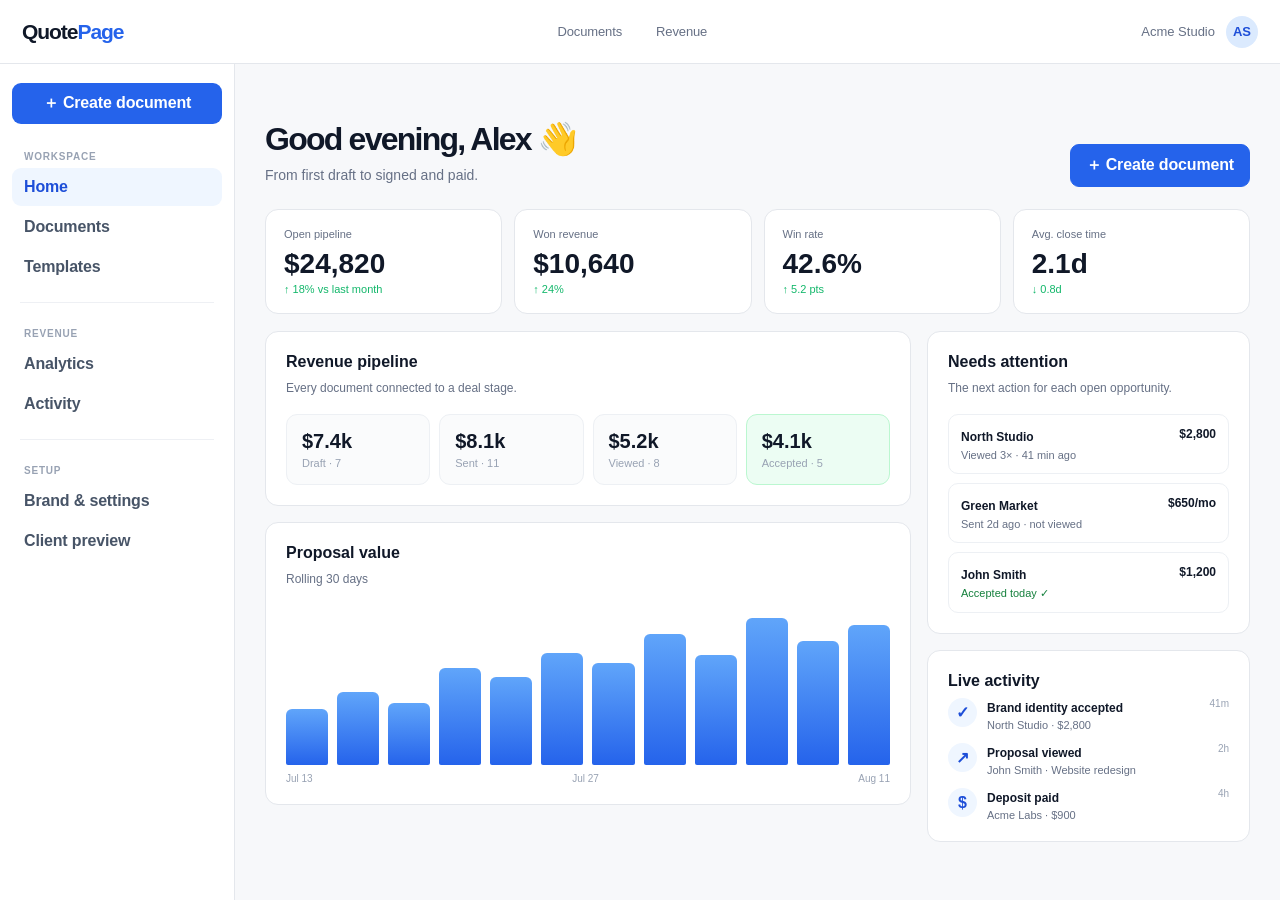
==== commit 739dbab2: "Add files via upload" ====
--- a/index.html
+++ b/index.html
@@ -111,10 +111,97 @@
   .mobile-only{display:none!important}
 }
 </style>
-<meta name="apple-mobile-web-app-capable" content="yes"><meta name="apple-mobile-web-app-status-bar-style" content="default"><meta name="theme-color" content="#f7f8fa"></head>
+<meta name="apple-mobile-web-app-capable" content="yes"><meta name="apple-mobile-web-app-status-bar-style" content="default"><meta name="theme-color" content="#f7f8fa">
+<style>
+/* Client-ready polish layer */
+:root{--ink:#101828;--muted:#667085;--line:#e4e7ec;--bg:#f7f8fa;--card:#fff;--blue:#2563eb;--blue2:#eff6ff}
+body{color:var(--ink);background:var(--bg)}
+.card,.stat,.table,.toolbar,.leftbox,.editbox,.docbox,.template,.metric,.activitycard,.setting,.client,.modal{color:var(--ink)}
+.card h3,.stat b,.template b,.metric h3,.event b,.att b,.setting h3,.doc h2,.client h2{color:var(--ink)}
+.sub,.head p,.muted,.stat small,.template span,.event p,.att span,.scope-row span,.docintro,.fine{color:var(--muted)}
+.field input,.field textarea,.field select,.toolbar input,.toolbar select,.setting input,.setting select{color:#101828;background:#fff}
+.field input::placeholder,.toolbar input::placeholder{color:#98a2b3}
+.side button{color:#475467}.side button:hover,.side button.active{color:#1d4ed8}
+.primary,.secondary,.danger,.ghost{transition:transform .15s ease,box-shadow .15s ease,border-color .15s ease,background .15s ease}
+.primary:hover{box-shadow:0 7px 18px #2563eb26;transform:translateY(-1px)}
+.secondary:hover{border-color:#98a2b3;background:#f9fafb;transform:translateY(-1px)}
+button:active{transform:translateY(0)!important}
+.template,.att,.stage,.event,.activity .act,.metric,.stat{transition:border-color .15s ease,box-shadow .15s ease,transform .15s ease}
+.clickable{cursor:pointer}.clickable:hover{border-color:#93c5fd;box-shadow:0 8px 24px #1018280d;transform:translateY(-1px)}
+.mobilebar,.mobile-drawer,.drawer-back{display:none}
+
+@media(max-width:900px){
+  body{padding-top:60px}
+  .top{display:none!important}
+  .main{padding:18px 14px 28px!important}
+  .mobilebar{display:flex;position:fixed;left:0;right:0;top:0;height:60px;z-index:120;align-items:center;justify-content:space-between;padding:0 14px;background:rgba(255,255,255,.94);border-bottom:1px solid var(--line);backdrop-filter:blur(18px)}
+  .mobile-brand{font-weight:900;font-size:20px;letter-spacing:-.05em;color:#101828}.mobile-brand span{color:var(--blue)}
+  .menu-btn,.mobile-create,.drawer-close{border:0;background:transparent;color:#101828;min-height:42px!important;min-width:42px!important;border-radius:10px;display:grid;place-items:center}.menu-btn{gap:4px}.menu-btn span{display:block;width:21px;height:2px;background:#101828;border-radius:3px}.mobile-create{font-size:27px;color:var(--blue)}
+  .drawer-back{position:fixed;inset:0;background:#10182866;z-index:125}.drawer-back.open{display:block}
+  .mobile-drawer{display:flex;position:fixed;top:0;bottom:0;left:0;width:min(330px,88vw);z-index:130;background:#101214;color:#f8fafc;flex-direction:column;padding:18px 14px;box-shadow:18px 0 55px #0005;transform:translateX(-105%);transition:transform .22s ease;overflow:auto}
+  .mobile-drawer.open{transform:translateX(0)}
+  .drawer-head{display:flex;align-items:center;justify-content:space-between;padding:4px 4px 18px}.drawer-head .mobile-brand{color:#fff}.drawer-head .mobile-brand span{color:#93b4ff}.drawer-close{color:#fff;font-size:30px}
+  .drawer-new{border:0;border-radius:14px;background:#fff;color:#2563eb;font-weight:800;padding:14px 16px;margin-bottom:18px;min-height:54px!important;text-align:left}
+  .drawer-label{font-size:10px;letter-spacing:.1em;color:#8b949e;font-weight:800;padding:8px 10px}
+  .mobile-drawer>button:not(.drawer-new):not(.drawer-close){border:0;background:transparent;color:#c8ced7;text-align:left;border-radius:12px;padding:13px 12px;display:flex;align-items:center;gap:12px;font-size:20px;min-height:48px!important;margin:2px 0}.mobile-drawer>button span{font-size:15px;font-weight:650}.mobile-drawer>button em{margin-left:auto;background:#2b3038;border-radius:999px;padding:4px 9px;font-size:11px;font-style:normal}.mobile-drawer>button.active,.mobile-drawer>button:hover{background:#202328;color:#fff}.drawer-spacer{flex:1;min-height:30px}.drawer-account{display:flex;align-items:center;gap:11px;border-top:1px solid #2a2f35;padding:17px 8px 4px;margin-top:10px}.drawer-account .avatar{flex:none}.drawer-account b,.drawer-account small{display:block}.drawer-account b{font-size:13px}.drawer-account small{color:#8b949e;font-size:11px;margin-top:2px}
+  .head{align-items:stretch}.head h1{font-size:29px!important}.head>div:last-child,.head>button{margin-top:14px}.head .primary{width:100%}
+  .stats{gap:9px!important}.stat{padding:14px!important;border-radius:14px}.stat b{font-size:23px!important}
+  .grid2,.analytics,.settings{grid-template-columns:1fr!important}.pipeline{grid-template-columns:1fr 1fr!important}.stage{padding:13px}.chart{height:135px}
+  .toolbar{display:grid!important;grid-template-columns:1fr 1fr!important;margin:0 0 12px!important;padding:10px!important}.toolbar input{grid-column:1/-1;min-width:0!important}.toolbar button{width:100%}
+  .table{overflow-x:auto!important}.row{min-width:720px!important}.row.headrow{min-width:720px!important}
+  .editor{grid-template-columns:1fr!important}.leftbox{display:block!important;overflow:auto}.leftbox button{display:inline-block;width:auto;margin:2px}.docbox{padding:12px!important}.doc{padding:27px 19px!important}.doc h2{font-size:35px!important}.delgrid{grid-template-columns:1fr!important}
+  .templates{grid-template-columns:1fr 1fr!important;gap:9px}.thumb{height:118px}
+  .client{padding:26px 18px 30px!important}.client h2{font-size:37px!important}.clienthi{grid-template-columns:1fr!important}.deal-status{gap:5px}.deal-arrow{font-size:9px}
+  .modal-back{padding:14px!important}.modal{max-width:480px!important;width:100%!important}
+  input,textarea,select{font-size:16px!important}
+}
+@media(max-width:430px){.templates{grid-template-columns:1fr!important}.pipeline{grid-template-columns:1fr 1fr!important}.main{padding-left:12px!important;padding-right:12px!important}.stats{grid-template-columns:1fr 1fr!important}.stat b{font-size:21px!important}.doc h2,.client h2{font-size:33px!important}}
+@media(min-width:901px){.mobilebar,.mobile-drawer,.drawer-back{display:none!important}}
+</style>
+
+<style>
+/* Final client-ready interaction layer */
+:root{--blue:#2563eb;--blue-dark:#1d4ed8;--ink:#101828;--muted:#667085;--line:#e4e7ec;--bg:#f7f8fa}
+button{touch-action:manipulation;-webkit-tap-highlight-color:transparent}
+button:disabled{opacity:.55;cursor:not-allowed;transform:none!important;box-shadow:none!important}
+.screen{animation:qpIn .18s ease both}@keyframes qpIn{from{opacity:.55;transform:translateY(3px)}to{opacity:1;transform:none}}
+.topmid button{border:0;background:transparent;color:var(--muted);font-size:13px;padding:8px;border-radius:8px}.topmid button:hover{background:#f2f4f7;color:var(--ink)}
+.row.doc-row{cursor:pointer}.row.doc-row button{cursor:pointer}
+.toolbar .sort-btn{white-space:nowrap}.toolbar .sort-btn.is-desc{background:#f2f4f7}
+.empty-state{display:none;text-align:center;padding:44px 20px;background:#fff;border:1px solid var(--line);border-top:0;color:var(--muted)}
+.empty-state strong{display:block;color:var(--ink);font-size:14px;margin-bottom:5px}
+.leftbox button[data-builder-section]{position:relative}.leftbox button[data-builder-section].active:after{content:'';position:absolute;right:8px;top:50%;width:5px;height:5px;border-radius:50%;background:var(--blue);transform:translateY(-50%)}
+.builder-panel{display:none}.builder-panel.active{display:block}.panel-note{background:#f8fafc;border:1px solid #edf0f4;border-radius:10px;padding:12px;color:var(--muted);font-size:12px;line-height:1.55}
+.design-swatches{display:flex;gap:8px;flex-wrap:wrap}.swatch{width:34px;height:34px;border-radius:50%;border:2px solid #fff;box-shadow:0 0 0 1px var(--line);cursor:pointer}.swatch.active{box-shadow:0 0 0 2px var(--blue)}
+.client-action-wrap{margin-top:20px}.client-action-wrap .cta{margin-top:0}
+.toast-action{display:flex;gap:8px;margin-top:10px}.toast-action button{min-height:38px!important}
+@media(max-width:900px){.topmid{display:none}.builder-panel{padding-top:2px}.leftbox{position:sticky;top:72px;z-index:8;background:#fff}.leftbox h4{margin-top:4px}.leftbox button{min-height:40px!important}.docbox{margin-top:12px}.toolbar .sort-btn{grid-column:1/-1}.client-action-wrap{margin-top:16px}}
+</style>
+</head>
 <body>
+<div class="mobilebar" id="mobilebar">
+  <button class="menu-btn" aria-label="Open navigation" onclick="toggleDrawer(true)"><span></span><span></span><span></span></button>
+  <div class="mobile-brand">Quote<span>Page</span></div>
+  <button class="mobile-create" aria-label="Create document" onclick="newDoc()">＋</button>
+</div>
+<div class="drawer-back" id="drawerBack" onclick="toggleDrawer(false)"></div>
+<aside class="mobile-drawer" id="mobileDrawer" aria-label="Mobile navigation">
+  <div class="drawer-head"><div class="mobile-brand">Quote<span>Page</span></div><button class="drawer-close" onclick="toggleDrawer(false)">×</button></div>
+  <button class="drawer-new" onclick="toggleDrawer(false);newDoc()">＋ New proposal</button>
+  <div class="drawer-label">WORKSPACE</div>
+  <button id="mnav-dashboard" onclick="mobileGo('dashboard')">⌂ <span>Overview</span></button>
+  <button id="mnav-documents" onclick="mobileGo('documents')">▣ <span>Documents</span><em>12</em></button>
+  <button id="mnav-templates" onclick="mobileGo('templates')">◫ <span>Templates</span></button>
+  <button id="mnav-analytics" onclick="mobileGo('analytics')">◔ <span>Analytics</span></button>
+  <button id="mnav-activity" onclick="mobileGo('activity')">◌ <span>Activity</span></button>
+  <div class="drawer-spacer"></div>
+  <button id="mnav-settings" onclick="mobileGo('settings')">⚙ <span>Settings</span></button>
+  <button id="mnav-client" onclick="mobileGo('client')">↗ <span>Client preview</span></button>
+  <div class="drawer-account"><div class="avatar">AS</div><div><b>Acme Studio</b><small>Owner</small></div></div>
+</aside>
+
 <header class="top">
-<div class="brand">Quote<span>Page</span></div><div class="topmid"><span>Documents</span><span>Revenue</span></div><div class="topright"><span>Acme Studio</span><div class="avatar">AS</div></div>
+<div class="brand">Quote<span>Page</span></div><div class="topmid"><button onclick="show('documents')">Documents</button><button onclick="show('analytics')">Revenue</button></div><div class="topright"><span>Acme Studio</span><div class="avatar">AS</div></div>
 </header>
 <div class="layout">
 <aside class="side">
@@ -144,19 +231,19 @@
 
 <section class="screen" id="documents">
 <div class="head"><div><h1>Documents</h1><p>Create, send, sign and collect payments from one workspace.</p></div><button class="primary" onclick="newDoc()">＋ Create document</button></div>
-<div class="toolbar"><input placeholder="Search documents or clients…"><select><option>All types</option><option>Proposal</option><option>Quote</option><option>Agreement</option></select><select><option>All statuses</option><option>Draft</option><option>Sent</option><option>Viewed</option><option>Accepted</option></select><button class="secondary">Newest</button></div>
+<div class="toolbar"><input placeholder="Search documents or clients…"><select><option>All types</option><option>Proposal</option><option>Quote</option><option>Agreement</option></select><select><option>All statuses</option><option>Draft</option><option>Sent</option><option>Viewed</option><option>Accepted</option></select><button class="secondary sort-btn" id="sortDocuments" type="button">Newest ↓</button></div>
 <div class="table"><div class="row headrow"><div>Document</div><div>Type</div><div>Status</div><div>Value</div><div>Updated</div><div></div></div>
-<div class="row"><div><b>Website redesign</b><br><span class="muted">John Smith</span></div><div>Proposal</div><div><span class="pill accepted">Accepted</span></div><div>$1,200</div><div>2h ago</div><button class="secondary" onclick="show('client')">Open</button></div>
-<div class="row"><div><b>Brand identity</b><br><span class="muted">North Studio</span></div><div>Proposal</div><div><span class="pill viewed">Viewed</span></div><div>$2,800</div><div>41m ago</div><button class="secondary" onclick="show('client')">Open</button></div>
-<div class="row"><div><b>SEO retainer</b><br><span class="muted">Green Market</span></div><div>Quote</div><div><span class="pill sent">Sent</span></div><div>$650/mo</div><div>2d ago</div><button class="secondary" onclick="show('client')">Open</button></div>
-</div></section>
+<div class="row doc-row" data-name="Website redesign" data-client="John Smith" data-type="Proposal" data-status="Accepted"><div><b>Website redesign</b><br><span class="muted">John Smith</span></div><div>Proposal</div><div><span class="pill accepted">Accepted</span></div><div>$1,200</div><div>2h ago</div><button class="secondary" onclick="show('client')">Open</button></div>
+<div class="row doc-row" data-name="Brand identity" data-client="North Studio" data-type="Proposal" data-status="Viewed"><div><b>Brand identity</b><br><span class="muted">North Studio</span></div><div>Proposal</div><div><span class="pill viewed">Viewed</span></div><div>$2,800</div><div>41m ago</div><button class="secondary" onclick="show('client')">Open</button></div>
+<div class="row doc-row" data-name="SEO retainer" data-client="Green Market" data-type="Quote" data-status="Sent"><div><b>SEO retainer</b><br><span class="muted">Green Market</span></div><div>Quote</div><div><span class="pill sent">Sent</span></div><div>$650/mo</div><div>2d ago</div><button class="secondary" onclick="show('client')">Open</button></div>
+</div><div class="empty-state" id="documentsEmpty"><strong>No documents found</strong><span>Try another search or reset the filters.</span></div></section>
 
 <section class="screen" id="builder">
 <div class="head"><div><h1>Create document</h1><p>Design, send, approve and collect — in one flow.</p></div><div><button class="secondary" onclick="saveDraft()">Save draft</button> <button class="primary" onclick="sendDocument()">Send</button></div></div>
 <div class="editor">
-<div class="leftbox"><h4>DOCUMENT</h4><button class="active">Content</button><button>Recipients</button><button>Approvals</button><button>Signature</button><button>Payment</button><button>Settings</button><h4 style="margin-top:17px">INSERT</h4><button>Text</button><button>Pricing table</button><button>Image</button><button>Video</button><button>FAQ</button><button>Terms</button></div>
-<div class="editbox"><div class="tabs"><button class="active">Content</button><button>Fields</button><button>Design</button></div>
-<div class="field"><label>DOCUMENT TYPE</label><select id="doctype"><option>Sales proposal</option><option>Quote</option><option>Agreement</option><option>Statement of work</option></select></div>
+<div class="leftbox"><h4>DOCUMENT</h4><button class="active" data-builder-section="content">Content</button><button data-builder-section="recipients">Recipients</button><button data-builder-section="approvals">Approvals</button><button data-builder-section="signature">Signature</button><button data-builder-section="payment">Payment</button><button data-builder-section="settings">Settings</button><h4 style="margin-top:17px">INSERT</h4><button data-insert="Text">Text</button><button data-insert="Pricing table">Pricing table</button><button data-insert="Image">Image</button><button data-insert="Video">Video</button><button data-insert="FAQ">FAQ</button><button data-insert="Terms">Terms</button></div>
+<div class="editbox"><div class="tabs"><button class="active" data-tab="content">Content</button><button data-tab="fields">Fields</button><button data-tab="design">Design</button></div>
+<div class="builder-panel active" data-panel="content"><div class="field"><label>DOCUMENT TYPE</label><select id="doctype"><option>Sales proposal</option><option>Quote</option><option>Agreement</option><option>Statement of work</option></select></div>
 <div class="field"><label>CLIENT</label><input id="client" value="John Smith"></div>
 <div class="field"><label>PROJECT</label><input id="project" value="Website redesign"></div>
 <div class="field"><label>OPENING NOTE</label><textarea id="desc">A focused redesign to improve the homepage, mobile experience and conversion flow.</textarea></div>
@@ -167,14 +254,16 @@
 <div class="ai"><b>✦ AI document assistant</b><p>Improve the message without changing commercial terms.</p><button onclick="rewrite('clear')">Clear</button><button onclick="rewrite('warm')">Warm</button><button onclick="rewrite('premium')">Premium</button></div>
 <div class="workflow"><b style="font-size:12px">Deal workflow</b><div style="display:flex;gap:6px;margin-top:8px"><span style="flex:1;text-align:center;padding:7px;border-radius:7px;background:var(--blue2);font-size:10px;color:#1d4ed8;font-weight:800">Review</span><span style="color:#98a2b3">→</span><span style="flex:1;text-align:center;padding:7px;border-radius:7px;background:#f2f4f7;font-size:10px">Sign</span><span style="color:#98a2b3">→</span><span style="flex:1;text-align:center;padding:7px;border-radius:7px;background:#f2f4f7;font-size:10px">Pay</span></div></div>
 </div>
-<div class="docbox"><div class="doc"><div class="docbrand"><div class="doclogo">Acme Studio</div><div class="doctag">PROPOSAL</div></div><div class="doctag">Prepared for <span id="bp-client">John Smith</span></div><h2 id="bp-project">Website redesign</h2><p class="docintro" id="bp-desc"></p><div class="docsection">Deliverables</div><div class="delgrid"><div class="del"><b>Homepage redesign</b><p>Clearer hierarchy and conversion-focused structure.</p></div><div class="del"><b>Mobile optimization</b><p>Responsive presentation across common breakpoints.</p></div><div class="del"><b>Analytics setup</b><p>Basic measurement and event tracking.</p></div><div class="del"><b>Launch support</b><p>Final QA and handoff.</p></div></div><div class="docsection">Pricing</div><div class="quote"><div class="qrow h"><span>Item</span><span>Qty</span><span>Amount</span></div><div class="qrow"><span>Website redesign package</span><span>1</span><span>$<span id="bp-price">1,200</span></span></div></div><div class="scope"><div class="scope-row"><span>Timeline</span><b id="bp-time">14 days</b></div><div class="scope-row"><span>Deposit</span><b>50% to start</b></div></div><button class="cta" onclick="show('client')">Open client experience</button></div></div>
+<div class="builder-panel" data-panel="fields"><div class="panel-note"><b>Client fields</b><br>Use the fields already connected to this proposal. Client name, project, timeline and pricing update the preview instantly.</div><div class="field"><label>CLIENT EMAIL</label><input id="clientEmail" type="email" placeholder="client@company.com"></div><div class="field"><label>PAYMENT TERMS</label><select id="paymentTerms"><option>50% deposit to start</option><option>100% upfront</option><option>Net 7</option><option>Net 14</option><option>Net 30</option></select></div></div>
+<div class="builder-panel" data-panel="design"><div class="panel-note"><b>Brand styling</b><br>Choose an accent color for the client document. This is a local demo setting and can be changed any time.</div><div class="field"><label>ACCENT COLOR</label><div class="design-swatches"><button type="button" class="swatch active" data-color="#2563eb" style="background:#2563eb" aria-label="Blue"></button><button type="button" class="swatch" data-color="#7c3aed" style="background:#7c3aed" aria-label="Purple"></button><button type="button" class="swatch" data-color="#059669" style="background:#059669" aria-label="Green"></button><button type="button" class="swatch" data-color="#ea580c" style="background:#ea580c" aria-label="Orange"></button></div></div></div>
+</div><div class="docbox"><div class="doc"><div class="docbrand"><div class="doclogo">Acme Studio</div><div class="doctag">PROPOSAL</div></div><div class="doctag">Prepared for <span id="bp-client">John Smith</span></div><h2 id="bp-project">Website redesign</h2><p class="docintro" id="bp-desc"></p><div class="docsection">Deliverables</div><div class="delgrid"><div class="del"><b>Homepage redesign</b><p>Clearer hierarchy and conversion-focused structure.</p></div><div class="del"><b>Mobile optimization</b><p>Responsive presentation across common breakpoints.</p></div><div class="del"><b>Analytics setup</b><p>Basic measurement and event tracking.</p></div><div class="del"><b>Launch support</b><p>Final QA and handoff.</p></div></div><div class="docsection">Pricing</div><div class="quote"><div class="qrow h"><span>Item</span><span>Qty</span><span>Amount</span></div><div class="qrow"><span>Website redesign package</span><span>1</span><span>$<span id="bp-price">1,200</span></span></div></div><div class="scope"><div class="scope-row"><span>Timeline</span><b id="bp-time">14 days</b></div><div class="scope-row"><span>Deposit</span><b>50% to start</b></div></div><button class="cta" onclick="show('client')">Open client experience</button></div></div>
 </div></section>
 
 <section class="screen" id="templates"><div class="head"><div><h1>Templates</h1><p>Choose a proven layout for proposals, quotes and agreements.</p></div><button class="primary" onclick="show('builder')">＋ Start blank</button></div><div class="templates">
-<div class="template"><div class="thumb"><div class="tl" style="width:35%"></div><div class="tl"></div><div class="tl"></div><div class="tl blue" style="width:40%"></div><div class="tl" style="width:55%"></div></div><b>Minimal proposal</b><span>Simple & focused</span></div>
-<div class="template"><div class="thumb" style="background:#faf5ff"><div class="tl blue" style="width:28%"></div><div class="tl" style="width:65%"></div><div class="tl" style="width:45%"></div><div class="tl"></div></div><b>Studio proposal</b><span>Creative & modern</span></div>
-<div class="template"><div class="thumb" style="background:#f4f4f5"><div class="tl" style="width:30%"></div><div class="tl"></div><div class="tl" style="width:55%"></div><div class="tl blue" style="width:52%"></div></div><b>Executive quote</b><span>Premium & formal</span></div>
-<div class="template"><div class="thumb" style="background:#effdf5"><div class="tl" style="width:42%"></div><div class="tl blue" style="width:70%"></div><div class="tl"></div><div class="tl" style="width:56%"></div></div><b>Service package</b><span>Friendly & clear</span></div>
+<div class="template clickable" role="button" tabindex="0" data-template="Minimal proposal"><div class="thumb"><div class="tl" style="width:35%"></div><div class="tl"></div><div class="tl"></div><div class="tl blue" style="width:40%"></div><div class="tl" style="width:55%"></div></div><b>Minimal proposal</b><span>Simple & focused</span></div>
+<div class="template clickable" role="button" tabindex="0" data-template="Studio proposal"><div class="thumb" style="background:#faf5ff"><div class="tl blue" style="width:28%"></div><div class="tl" style="width:65%"></div><div class="tl" style="width:45%"></div><div class="tl"></div></div><b>Studio proposal</b><span>Creative & modern</span></div>
+<div class="template clickable" role="button" tabindex="0" data-template="Executive quote"><div class="thumb" style="background:#f4f4f5"><div class="tl" style="width:30%"></div><div class="tl"></div><div class="tl" style="width:55%"></div><div class="tl blue" style="width:52%"></div></div><b>Executive quote</b><span>Premium & formal</span></div>
+<div class="template clickable" role="button" tabindex="0" data-template="Service package"><div class="thumb" style="background:#effdf5"><div class="tl" style="width:42%"></div><div class="tl blue" style="width:70%"></div><div class="tl"></div><div class="tl" style="width:56%"></div></div><b>Service package</b><span>Friendly & clear</span></div>
 </div></section>
 
 <section class="screen" id="analytics"><div class="head"><div><h1>Analytics</h1><p>Track the journey from document sent to revenue won.</p></div><select class="secondary"><option>Last 30 days</option><option>Last 90 days</option><option>This year</option></select></div><div class="analytics">
@@ -191,13 +280,13 @@
 <div class="event"><div class="round">→</div><div><b>Proposal sent</b><p>Green Market received SEO retainer</p></div><time>Yesterday</time></div>
 </div></div></section>
 
-<section class="screen" id="settings"><div class="head"><div><h1>Brand & settings</h1><p>Set your identity once. Reuse it across every document.</p></div><button class="primary" onclick="toast('Settings saved')">Save changes</button></div><div class="settings">
+<section class="screen" id="settings"><div class="head"><div><h1>Brand & settings</h1><p>Set your identity once. Reuse it across every document.</p></div><button class="primary" onclick="saveSettings()">Save changes</button></div><div class="settings">
 <div class="setting"><h3>Brand</h3><label>Business name</label><input value="Acme Studio"><label>Website</label><input value="https://acme.studio"><label>Default tone</label><select><option>Clear & professional</option><option>Warm & friendly</option><option>Premium & formal</option></select></div>
 <div class="setting"><h3>Closing flow</h3><label>Signature</label><select><option>Required before payment</option><option>Optional</option><option>Not used</option></select><label>Payment</label><select><option>50% deposit after acceptance</option><option>100% upfront</option><option>Invoice later</option></select><label>Primary color</label><input value="#2563EB"></div>
 </div></section>
 
 <section class="screen" id="client">
-<div class="head"><div><h1>Client experience</h1><p>This is the public page your customer receives.</p></div><button class="primary" onclick="copyPublicLink()">Copy public link</button></div>
+<div class="head"><div><h1>Client experience</h1><p>This is the public page your customer receives.</p></div><div style="display:flex;gap:8px;flex-wrap:wrap"><button class="secondary" onclick="resetDeal()">Reset demo</button><button class="primary" onclick="copyPublicLink()">Copy public link</button></div></div>
 <div class="clientwrap"><div class="client">
 <div class="clientbrand"><div class="doclogo">Acme Studio</div><div class="doctag">PROPOSAL</div></div>
 <div class="deal-status">
@@ -213,7 +302,7 @@
 <div class="docsection">What you're getting</div><div class="delgrid"><div class="del"><b>Homepage redesign</b><p>Clearer hierarchy and conversion-focused structure.</p></div><div class="del"><b>Mobile optimization</b><p>Responsive across common breakpoints.</p></div><div class="del"><b>Analytics setup</b><p>Basic measurement and event tracking.</p></div><div class="del"><b>Launch support</b><p>Final QA and handoff.</p></div></div>
 <div class="docsection">Investment</div><div class="quote"><div class="qrow h"><span>Service</span><span>Qty</span><span>Total</span></div><div class="qrow"><span>Website redesign package</span><span>1</span><span>$1,200</span></div></div>
 <div class="next"><b id="nextTitle">Ready to move forward?</b><p id="nextText">Accepting confirms the scope. The next step can be a signature and deposit.</p></div>
-<div id="clientAction">
+<div id="clientAction" class="client-action-wrap">
   <button class="cta" onclick="openAccept()">Accept & continue</button>
 </div>
 <div class="fine">Questions? Reply to the sender or use the contact details in this proposal.</div>
@@ -224,95 +313,131 @@
 <div class="modal-back" id="acceptModal"><div class="modal"><h2 id="modalTitle">Confirm proposal</h2><p id="modalText">You’re accepting the scope and total investment of <b>$1,200</b>. Next, you’ll sign and then pay the deposit.</p><div class="modal-actions"><button class="secondary" onclick="closeAccept()">Cancel</button><button class="primary" onclick="confirmAccept()">Accept proposal</button></div></div></div>
 
 <script>
-const state = {status:'viewed'};
+const state={status:localStorage.getItem('qp_status')||'viewed'};
+const $=id=>document.getElementById(id);
 function show(id){
+  const target=$(id); if(!target)return;
   document.querySelectorAll('.screen').forEach(x=>x.classList.remove('active'));
-  document.getElementById(id).classList.add('active');
-  document.querySelectorAll('.side button').forEach(x=>x.classList.remove('active'));
-  const n=document.getElementById('nav-'+id); if(n)n.classList.add('active');
+  target.classList.add('active');
+  document.querySelectorAll('.side button,.mobile-drawer>button').forEach(x=>x.classList.remove('active'));
+  const n=$('nav-'+id);if(n)n.classList.add('active');
+  const mn=$('mnav-'+id);if(mn)mn.classList.add('active');
+  toggleDrawer(false);
   window.scrollTo({top:0,behavior:'smooth'});
-  if(id==='client') updateDealUI();
+  if(id==='client')updateDealUI();
+}
+function mobileGo(id){show(id)}
+function toggleDrawer(open){
+  const d=$('mobileDrawer'),b=$('drawerBack');if(!d||!b)return;
+  d.classList.toggle('open',open);b.classList.toggle('open',open);
+  document.body.classList.toggle('drawer-open',open);
 }
 function newDoc(){
   show('builder');
-  for(const id of ['client','project','desc','included','timeline','price']) document.getElementById(id).value='';
-  sync();
+  const defaults={client:'',project:'',desc:'',included:'',timeline:'',price:''};
+  Object.entries(defaults).forEach(([id,v])=>{if($(id))$(id).value=v});
+  sync();toast('New proposal started');
 }
 function sync(){
-  document.getElementById('bp-client').textContent=document.getElementById('client').value||'Your client';
-  document.getElementById('bp-project').textContent=document.getElementById('project').value||'Your project';
-  document.getElementById('bp-desc').textContent=document.getElementById('desc').value||'Your introduction';
-  document.getElementById('bp-time').textContent=document.getElementById('timeline').value||'Timeline';
-  document.getElementById('bp-price').textContent=Number(document.getElementById('price').value||0).toLocaleString();
+  if(!$('client'))return;
+  $('bp-client').textContent=$('client').value.trim()||'Your client';
+  $('bp-project').textContent=$('project').value.trim()||'Your project';
+  $('bp-desc').textContent=$('desc').value.trim()||'Your introduction';
+  $('bp-time').textContent=$('timeline').value.trim()||'Timeline';
+  const num=parseFloat(String($('price').value).replace(/[^0-9.]/g,''))||0;
+  $('bp-price').textContent=num.toLocaleString(undefined,{maximumFractionDigits:2});
+  localStorage.setItem('qp_draft',JSON.stringify({client:$('client').value,project:$('project').value,desc:$('desc').value,included:$('included').value,timeline:$('timeline').value,price:$('price').value}));
+}
+function restoreDraft(){
+  try{const d=JSON.parse(localStorage.getItem('qp_draft')||'null');if(!d)return;Object.keys(d).forEach(id=>{if($(id)&&d[id]!==undefined)$(id).value=d[id]});sync()}catch(e){}
 }
 function rewrite(mode){
-  const t={
-    clear:'A clear, focused solution designed to deliver the requested outcome with a defined scope and practical timeline.',
-    warm:'We’re looking forward to helping you bring this project to life with a clear scope, collaborative process and thoughtful execution.',
-    premium:'A thoughtfully scoped, high-quality solution designed to deliver a polished outcome with clear attention to detail and a seamless client experience.'
-  };
-  document.getElementById('desc').value=t[mode]; sync();
-}
-function saveDraft(){toast('Draft saved locally')}
-function sendDocument(){state.status='sent';toast('Proposal sent');show('client')}
-function toast(msg){
-  const t=document.createElement('div');t.textContent=msg;
-  t.style='position:fixed;right:22px;bottom:22px;background:#101828;color:white;padding:12px 15px;border-radius:9px;font-size:12px;z-index:100;box-shadow:0 10px 30px #10182833';
-  document.body.appendChild(t);setTimeout(()=>t.remove(),1800)
-}
-function copyPublicLink(){navigator.clipboard?.writeText(location.href+'#proposal/demo');toast('Public link copied')}
-function openAccept(){document.getElementById('acceptModal').style.display='flex'}
-function closeAccept(){document.getElementById('acceptModal').style.display='none'}
-function confirmAccept(){
-  state.status='accepted';
-  closeAccept();
-  toast('Proposal accepted');
-  updateDealUI();
-}
-function confirmSignature(){
-  state.status='signed';
-  toast('Signature completed');
-  updateDealUI();
-}
-function confirmPayment(){
-  state.status='paid';
-  toast('Deposit paid');
-  updateDealUI();
-}
+  const t={clear:'A clear, focused solution designed to deliver the requested outcome with a defined scope and practical timeline.',warm:'We’re looking forward to helping you bring this project to life with a clear scope, collaborative process and thoughtful execution.',premium:'A thoughtfully scoped, high-quality solution designed to deliver a polished outcome with clear attention to detail and a seamless client experience.'};
+  if($("desc")){$('desc').value=t[mode]||t.clear;sync();toast('Opening note updated')}
+}
+function saveDraft(){sync();toast('Draft saved on this device')}
+function sendDocument(){sync();state.status='sent';localStorage.setItem('qp_status',state.status);toast('Proposal sent');show('client')}
+function toast(msg){let t=document.querySelector('.qp-toast');if(t)t.remove();t=document.createElement('div');t.className='qp-toast';t.textContent=msg;t.style='position:fixed;left:50%;bottom:24px;transform:translateX(-50%);background:#101828;color:#fff;padding:12px 16px;border-radius:10px;font-size:12px;font-weight:700;z-index:300;box-shadow:0 12px 35px #10182833';document.body.appendChild(t);setTimeout(()=>t.remove(),1800)}
+async function copyPublicLink(){const link=location.href.split('#')[0]+'#proposal/demo';try{await navigator.clipboard.writeText(link);toast('Public link copied')}catch(e){const ta=document.createElement('textarea');ta.value=link;document.body.appendChild(ta);ta.select();document.execCommand('copy');ta.remove();toast('Public link copied')}}
+function openAccept(){if($('acceptModal'))$('acceptModal').style.display='flex'}
+function closeAccept(){if($('acceptModal'))$('acceptModal').style.display='none'}
+function confirmAccept(){state.status='accepted';localStorage.setItem('qp_status',state.status);closeAccept();toast('Proposal accepted');updateDealUI()}
+function confirmSignature(){state.status='signed';localStorage.setItem('qp_status',state.status);toast('Signature completed');updateDealUI()}
+function confirmPayment(){state.status='paid';localStorage.setItem('qp_status',state.status);toast('Deposit paid — deal won');updateDealUI()}
+function resetDeal(){state.status='viewed';localStorage.setItem('qp_status',state.status);updateDealUI();toast('Demo deal reset')}
 function updateDealUI(){
-  const order=['viewed','accepted','signed','paid'];
-  const idx=order.indexOf(state.status);
-  const steps=[['stepViewed','viewed'],['stepAccepted','accepted'],['stepSigned','signed'],['stepPaid','paid'],['stepWon','won']];
-  steps.forEach(([id,s])=>{
-    const el=document.getElementById(id); if(!el)return;
-    el.classList.remove('active','done');
-    if(state.status===s) el.classList.add('active');
-    if(order.indexOf(s)>=0 && order.indexOf(s)<idx) el.classList.add('done');
-    if(state.status==='paid' && s==='won') el.classList.add('active');
+  const order=['viewed','accepted','signed','paid'];const idx=order.indexOf(state.status);const steps=[['stepViewed','viewed'],['stepAccepted','accepted'],['stepSigned','signed'],['stepPaid','paid'],['stepWon','won']];
+  steps.forEach(([id,s])=>{const el=$(id);if(!el)return;el.classList.remove('active','done');if(state.status===s)el.classList.add('active');if(order.indexOf(s)>=0&&order.indexOf(s)<idx)el.classList.add('done');if(state.status==='paid'&&s==='won')el.classList.add('active')});
+  const action=$('clientAction'),title=$('nextTitle'),text=$('nextText');if(!action)return;
+  if(state.status==='viewed'||state.status==='sent'){title.textContent='Ready to move forward?';text.textContent='Accepting confirms the scope. The next step will be a signature and deposit.';action.innerHTML='<button class="cta" onclick="openAccept()">Accept & continue</button>'}
+  else if(state.status==='accepted'){title.textContent='Proposal accepted';text.textContent='One quick step left: sign the agreement.';action.innerHTML='<div class="signature-box"><b>Electronic signature</b><div class="muted" style="margin-top:5px">By clicking below, the customer confirms the agreement.</div><div class="signature-line">'+(($('client')?.value)||'Client')+'</div><button class="cta" style="margin-top:13px" onclick="confirmSignature()">Sign agreement</button></div>'}
+  else if(state.status==='signed'){const total=parseFloat(String($('price')?.value||1200).replace(/[^0-9.]/g,''))||1200;const deposit=total*0.5;title.textContent='Signed — secure your start date';text.textContent='The document is signed. The configured deposit is now due.';action.innerHTML='<div class="payment-box"><div class="pay-title">Deposit due today</div><div class="pay-amt">$'+deposit.toLocaleString(undefined,{maximumFractionDigits:2})+'</div><div class="muted" style="margin-top:4px">50% of the $'+total.toLocaleString(undefined,{maximumFractionDigits:2})+' project total.</div><button class="cta" style="margin-top:13px" onclick="confirmPayment()">Pay deposit</button></div>'}
+  else {title.textContent='You’re all set 🎉';text.textContent='The agreement is signed and the deposit is paid.';action.innerHTML='<div class="success" style="display:block">✓ Deal complete — status: Won</div><button class="ghost" style="margin-top:10px;width:100%" onclick="resetDeal()">Reset demo flow</button>'}
+}
+function applyTemplate(name){
+  const data={
+    'Minimal proposal':{doctype:'Sales proposal',desc:'A focused proposal with a clear scope, practical timeline and straightforward next step.'},
+    'Studio proposal':{doctype:'Sales proposal',desc:'A thoughtful project plan designed to make the value, process and outcome easy to understand.'},
+    'Executive quote':{doctype:'Quote',desc:'A concise commercial quote with clear deliverables, investment and approval flow.'},
+    'Service package':{doctype:'Statement of work',desc:'A friendly, structured service package with clear deliverables and a simple path to start.'}
+  }[name]||{};
+  show('builder');if(data.doctype&&$('doctype'))$('doctype').value=data.doctype;if(data.desc&&$('desc'))$('desc').value=data.desc;sync();toast(name+' loaded')
+}
+function initTemplates(){document.querySelectorAll('.template[data-template]').forEach(card=>{card.addEventListener('click',()=>applyTemplate(card.dataset.template));card.addEventListener('keydown',e=>{if(e.key==='Enter'||e.key===' '){e.preventDefault();applyTemplate(card.dataset.template)}})})}
+function initDocuments(){
+  const toolbar=document.querySelector('#documents .toolbar');
+  if(!toolbar)return;
+  const input=toolbar.querySelector('input'), selects=toolbar.querySelectorAll('select'), type=selects[0], status=selects[1], sortBtn=$('sortDocuments'), empty=$('documentsEmpty');
+  let descending=true;
+  function filter(){
+    const q=(input?.value||'').toLowerCase().trim(),ty=type?.value||'All types',st=status?.value||'All statuses';
+    const rows=[...document.querySelectorAll('.doc-row')];
+    rows.forEach(r=>{const hay=(r.dataset.name+' '+r.dataset.client+' '+r.dataset.type).toLowerCase();const okQ=!q||hay.includes(q),okT=ty==='All types'||r.dataset.type===ty,okS=st==='All statuses'||r.dataset.status===st;r.style.display=okQ&&okT&&okS?'grid':'none'});
+    if(empty)empty.style.display=rows.some(r=>r.style.display!=='none')?'none':'block';
+  }
+  [input,type,status].forEach(x=>x&&x.addEventListener('input',filter));
+  [type,status].forEach(x=>x&&x.addEventListener('change',filter));
+  sortBtn?.addEventListener('click',()=>{
+    const table=document.querySelector('#documents .table');
+    const rows=[...table.querySelectorAll('.doc-row')];
+    rows.reverse(); rows.forEach(r=>table.appendChild(r));
+    descending=!descending;sortBtn.textContent=descending?'Newest ↓':'Oldest ↑';sortBtn.classList.toggle('is-desc',!descending);filter();
   });
-  const action=document.getElementById('clientAction');
-  const title=document.getElementById('nextTitle');
-  const text=document.getElementById('nextText');
-  if(state.status==='viewed'||state.status==='sent'){
-    title.textContent='Ready to move forward?';
-    text.textContent='Accepting confirms the scope. The next step will be a signature and deposit.';
-    action.innerHTML='<button class="cta" onclick="openAccept()">Accept & continue</button>';
-  } else if(state.status==='accepted'){
-    title.textContent='Proposal accepted';
-    text.textContent='One quick step left: sign the agreement.';
-    action.innerHTML='<div class="signature-box"><b>Electronic signature</b><div class="muted" style="margin-top:5px">By clicking below, the customer confirms the agreement.</div><div class="signature-line">John Smith</div><button class="cta" style="margin-top:13px" onclick="confirmSignature()">Sign agreement</button></div>';
-  } else if(state.status==='signed'){
-    title.textContent='Signed — secure your start date';
-    text.textContent='The document is signed. The configured deposit is now due.';
-    action.innerHTML='<div class="payment-box"><div class="pay-title">Deposit due today</div><div class="pay-amt">$600</div><div class="muted" style="margin-top:4px">50% of the $1,200 project total.</div><button class="cta" style="margin-top:13px" onclick="confirmPayment()">Pay deposit</button></div>';
-  } else if(state.status==='paid'){
-    title.textContent='You’re all set 🎉';
-    text.textContent='The agreement is signed and the deposit is paid.';
-    action.innerHTML='<div class="success" style="display:block">✓ Deal complete — status: Won</div>';
-  }
-}
-['client','project','desc','included','timeline','price'].forEach(id=>document.getElementById(id).addEventListener('input',sync));
-sync();updateDealUI();
+  document.querySelectorAll('.doc-row').forEach(r=>r.addEventListener('click',e=>{if(e.target.closest('button'))return;show('client')}));
+  filter();
+}
+function initBuilder(){
+  const tabs=[...document.querySelectorAll('.tabs [data-tab]')], panels=[...document.querySelectorAll('.builder-panel[data-panel]')];
+  tabs.forEach(btn=>btn.addEventListener('click',()=>{const tab=btn.dataset.tab;tabs.forEach(x=>x.classList.toggle('active',x===btn));panels.forEach(p=>p.classList.toggle('active',p.dataset.panel===tab));}));
+  document.querySelectorAll('[data-builder-section]').forEach(btn=>btn.addEventListener('click',()=>{
+    document.querySelectorAll('[data-builder-section]').forEach(x=>x.classList.remove('active'));btn.classList.add('active');
+    const name=btn.dataset.builderSection;
+    if(name==='content'){tabs.find(x=>x.dataset.tab==='content')?.click();return;}
+    if(name==='settings'){tabs.find(x=>x.dataset.tab==='design')?.click();return;}
+    toast(name.charAt(0).toUpperCase()+name.slice(1)+' settings ready');
+  }));
+  document.querySelectorAll('[data-insert]').forEach(btn=>btn.addEventListener('click',()=>{
+    const name=btn.dataset.insert;
+    if(name==='Text'&&$('desc')){$('desc').focus();$('desc').value += ($('desc').value?'\n\n':'')+'Add your client-facing text here.';sync();toast('Text block added');return;}
+    if(name==='Pricing table'){document.querySelector('.quote')?.scrollIntoView({behavior:'smooth',block:'center'});toast('Pricing table selected');return;}
+    toast(name+' block selected — ready to customize');
+  }));
+  document.querySelectorAll('.swatch').forEach(btn=>btn.addEventListener('click',()=>{document.querySelectorAll('.swatch').forEach(x=>x.classList.remove('active'));btn.classList.add('active');document.documentElement.style.setProperty('--blue',btn.dataset.color);document.documentElement.style.setProperty('--blue-dark',btn.dataset.color);document.querySelectorAll('.primary,.cta').forEach(x=>x.style.backgroundColor=btn.dataset.color);toast('Accent color updated')}));
+  ['client','project','desc','included','timeline','price','clientEmail','paymentTerms'].forEach(id=>$(id)?.addEventListener('input',sync));
+  ['paymentTerms'].forEach(id=>$(id)?.addEventListener('change',sync));
+}
+function initClicks(){
+  document.querySelectorAll('.stage').forEach(s=>{s.classList.add('clickable');s.addEventListener('click',()=>show('documents'))});
+  document.querySelectorAll('.att').forEach(s=>{s.classList.add('clickable');s.addEventListener('click',()=>show('documents'))});
+  document.querySelectorAll('.act').forEach(s=>{s.classList.add('clickable');s.addEventListener('click',()=>show('activity'))});
+  document.querySelectorAll('.event').forEach(s=>{s.classList.add('clickable');s.addEventListener('click',()=>toast('Activity event opened'))});
+  document.querySelectorAll('.stat').forEach((s,i)=>s.addEventListener('click',()=>{if(i===0)show('documents');else if(i===2||i===3)show('analytics');else toast('Revenue metric selected')}));
+}
+function saveSettings(){const vals=[...document.querySelectorAll('#settings input,#settings select')].map(x=>x.value);localStorage.setItem('qp_settings',JSON.stringify(vals));toast('Settings saved')}
+
+document.addEventListener('keydown',e=>{if(e.key==='Escape'){closeAccept();toggleDrawer(false)}});
+$('acceptModal')?.addEventListener('click',e=>{if(e.target.id==='acceptModal')closeAccept()});
+restoreDraft();initTemplates();initDocuments();initBuilder();initClicks();updateDealUI();
 </script>
 <script>document.documentElement.classList.add("qp-ready");</script></body>
 </html>
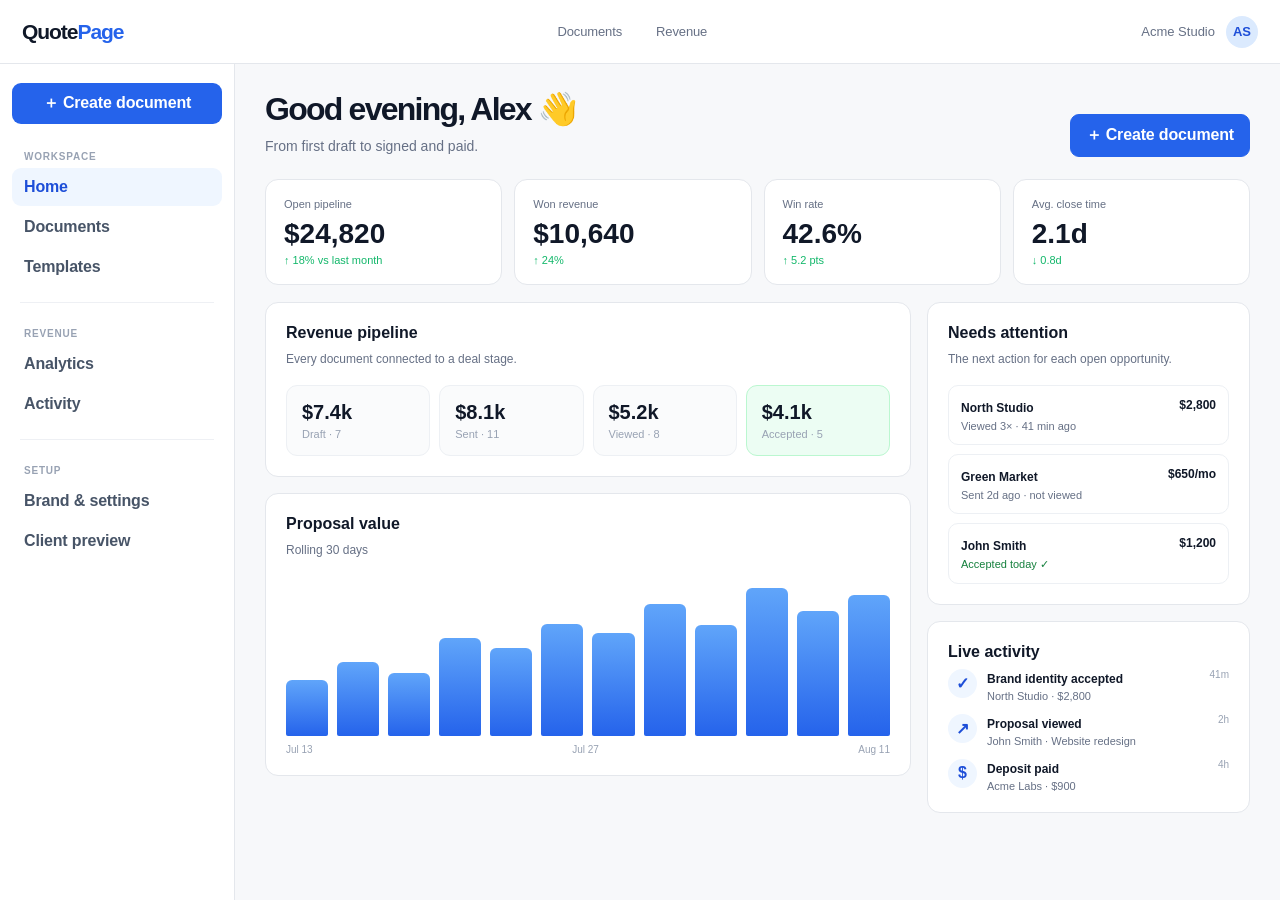
==== commit 4cdf9d64: "Add files via upload" ====
--- a/index.html
+++ b/index.html
@@ -177,6 +177,52 @@
 .toast-action{display:flex;gap:8px;margin-top:10px}.toast-action button{min-height:38px!important}
 @media(max-width:900px){.topmid{display:none}.builder-panel{padding-top:2px}.leftbox{position:sticky;top:72px;z-index:8;background:#fff}.leftbox h4{margin-top:4px}.leftbox button{min-height:40px!important}.docbox{margin-top:12px}.toolbar .sort-btn{grid-column:1/-1}.client-action-wrap{margin-top:16px}}
 </style>
+
+<style>
+/* Final stability patch: independent desktop sidebar + robust mobile workspace */
+@media (min-width:901px){
+  .layout{display:block!important;min-height:calc(100vh - 64px)!important}
+  .side{position:fixed!important;left:0!important;top:64px!important;bottom:0!important;width:235px!important;height:auto!important;overflow-y:auto!important;overscroll-behavior:contain!important;z-index:70!important}
+  .main{margin-left:235px!important;width:calc(100% - 235px)!important;max-width:none!important;min-height:calc(100vh - 64px)!important}
+}
+@media (max-width:900px){
+  html,body{width:100%;max-width:100%;overflow-x:hidden!important}
+  body{padding-top:60px!important;padding-bottom:0!important}
+  .layout{display:block!important;min-height:0!important}
+  .side{display:none!important}
+  .main{margin:0!important;width:100%!important;max-width:none!important;padding:18px 14px 92px!important;min-height:calc(100vh - 60px)!important}
+  .screen{width:100%!important;max-width:100%!important;overflow:visible!important}
+  .head{gap:14px!important;flex-direction:column!important;align-items:stretch!important}
+  .head>div:last-child{width:100%!important;display:flex!important;flex-wrap:wrap!important;gap:8px!important}
+  .head>div:last-child button{flex:1 1 auto!important;min-width:0!important}
+  .card,.docbox,.clientwrap,.client,.editor,.settings,.analytics,.grid2,.stats,.templates,.pipeline,.activity{max-width:100%!important;min-width:0!important}
+  .clientwrap{padding:12px!important;border-radius:12px!important;overflow:visible!important}
+  .client{padding:28px 18px 34px!important;border-radius:13px!important;width:100%!important;overflow:visible!important}
+  .client h2{font-size:clamp(30px,9vw,40px)!important;line-height:1.04!important;overflow-wrap:anywhere!important}
+  .clientbrand{margin-bottom:28px!important;gap:12px!important;flex-wrap:wrap!important}
+  .clienthi{grid-template-columns:1fr!important}
+  .qrow{grid-template-columns:minmax(0,1fr) 52px 78px!important;gap:8px!important}
+  .qrow>*{min-width:0!important;overflow-wrap:anywhere!important}
+  .delgrid{grid-template-columns:1fr!important}
+  .deal-status{flex-wrap:wrap!important;line-height:1.4!important}
+  .deal-arrow{font-size:10px!important}
+  .toolbar{grid-template-columns:1fr!important}
+  .toolbar>*{width:100%!important;min-width:0!important}
+  .table-wrap,.table{width:100%!important;max-width:100%!important;overflow-x:auto!important;-webkit-overflow-scrolling:touch!important}
+  .row{min-width:620px!important}
+  .modal-back{padding:12px!important;align-items:flex-end!important}
+  .modal{width:100%!important;max-width:520px!important;max-height:88vh!important;overflow:auto!important;border-radius:18px 18px 12px 12px!important}
+  input,textarea,select{max-width:100%!important}
+}
+@media (max-width:430px){
+  .main{padding-left:12px!important;padding-right:12px!important}
+  .clientwrap{padding:7px!important}
+  .client{padding:24px 15px 30px!important}
+  .clientbrand .doctag{font-size:9px!important}
+  .client .cta,.client .ghost{width:100%!important}
+  .client-action-wrap .signature-box,.client-action-wrap .payment-box{width:100%!important}
+}
+</style>
 </head>
 <body>
 <div class="mobilebar" id="mobilebar">
@@ -244,7 +290,7 @@
 <div class="leftbox"><h4>DOCUMENT</h4><button class="active" data-builder-section="content">Content</button><button data-builder-section="recipients">Recipients</button><button data-builder-section="approvals">Approvals</button><button data-builder-section="signature">Signature</button><button data-builder-section="payment">Payment</button><button data-builder-section="settings">Settings</button><h4 style="margin-top:17px">INSERT</h4><button data-insert="Text">Text</button><button data-insert="Pricing table">Pricing table</button><button data-insert="Image">Image</button><button data-insert="Video">Video</button><button data-insert="FAQ">FAQ</button><button data-insert="Terms">Terms</button></div>
 <div class="editbox"><div class="tabs"><button class="active" data-tab="content">Content</button><button data-tab="fields">Fields</button><button data-tab="design">Design</button></div>
 <div class="builder-panel active" data-panel="content"><div class="field"><label>DOCUMENT TYPE</label><select id="doctype"><option>Sales proposal</option><option>Quote</option><option>Agreement</option><option>Statement of work</option></select></div>
-<div class="field"><label>CLIENT</label><input id="client" value="John Smith"></div>
+<div class="field"><label>CLIENT</label><input id="clientName" value="John Smith"></div>
 <div class="field"><label>PROJECT</label><input id="project" value="Website redesign"></div>
 <div class="field"><label>OPENING NOTE</label><textarea id="desc">A focused redesign to improve the homepage, mobile experience and conversion flow.</textarea></div>
 <div class="field"><label>DELIVERABLES</label><textarea id="included">Homepage redesign
@@ -339,14 +385,14 @@
   sync();toast('New proposal started');
 }
 function sync(){
-  if(!$('client'))return;
-  $('bp-client').textContent=$('client').value.trim()||'Your client';
+  if(!$('clientName'))return;
+  $('bp-client').textContent=$('clientName').value.trim()||'Your client';
   $('bp-project').textContent=$('project').value.trim()||'Your project';
   $('bp-desc').textContent=$('desc').value.trim()||'Your introduction';
   $('bp-time').textContent=$('timeline').value.trim()||'Timeline';
   const num=parseFloat(String($('price').value).replace(/[^0-9.]/g,''))||0;
   $('bp-price').textContent=num.toLocaleString(undefined,{maximumFractionDigits:2});
-  localStorage.setItem('qp_draft',JSON.stringify({client:$('client').value,project:$('project').value,desc:$('desc').value,included:$('included').value,timeline:$('timeline').value,price:$('price').value}));
+  localStorage.setItem('qp_draft',JSON.stringify({client:$('clientName').value,project:$('project').value,desc:$('desc').value,included:$('included').value,timeline:$('timeline').value,price:$('price').value}));
 }
 function restoreDraft(){
   try{const d=JSON.parse(localStorage.getItem('qp_draft')||'null');if(!d)return;Object.keys(d).forEach(id=>{if($(id)&&d[id]!==undefined)$(id).value=d[id]});sync()}catch(e){}
@@ -370,7 +416,7 @@
   steps.forEach(([id,s])=>{const el=$(id);if(!el)return;el.classList.remove('active','done');if(state.status===s)el.classList.add('active');if(order.indexOf(s)>=0&&order.indexOf(s)<idx)el.classList.add('done');if(state.status==='paid'&&s==='won')el.classList.add('active')});
   const action=$('clientAction'),title=$('nextTitle'),text=$('nextText');if(!action)return;
   if(state.status==='viewed'||state.status==='sent'){title.textContent='Ready to move forward?';text.textContent='Accepting confirms the scope. The next step will be a signature and deposit.';action.innerHTML='<button class="cta" onclick="openAccept()">Accept & continue</button>'}
-  else if(state.status==='accepted'){title.textContent='Proposal accepted';text.textContent='One quick step left: sign the agreement.';action.innerHTML='<div class="signature-box"><b>Electronic signature</b><div class="muted" style="margin-top:5px">By clicking below, the customer confirms the agreement.</div><div class="signature-line">'+(($('client')?.value)||'Client')+'</div><button class="cta" style="margin-top:13px" onclick="confirmSignature()">Sign agreement</button></div>'}
+  else if(state.status==='accepted'){title.textContent='Proposal accepted';text.textContent='One quick step left: sign the agreement.';action.innerHTML='<div class="signature-box"><b>Electronic signature</b><div class="muted" style="margin-top:5px">By clicking below, the customer confirms the agreement.</div><div class="signature-line">'+(($('clientName')?.value)||'Client')+'</div><button class="cta" style="margin-top:13px" onclick="confirmSignature()">Sign agreement</button></div>'}
   else if(state.status==='signed'){const total=parseFloat(String($('price')?.value||1200).replace(/[^0-9.]/g,''))||1200;const deposit=total*0.5;title.textContent='Signed — secure your start date';text.textContent='The document is signed. The configured deposit is now due.';action.innerHTML='<div class="payment-box"><div class="pay-title">Deposit due today</div><div class="pay-amt">$'+deposit.toLocaleString(undefined,{maximumFractionDigits:2})+'</div><div class="muted" style="margin-top:4px">50% of the $'+total.toLocaleString(undefined,{maximumFractionDigits:2})+' project total.</div><button class="cta" style="margin-top:13px" onclick="confirmPayment()">Pay deposit</button></div>'}
   else {title.textContent='You’re all set 🎉';text.textContent='The agreement is signed and the deposit is paid.';action.innerHTML='<div class="success" style="display:block">✓ Deal complete — status: Won</div><button class="ghost" style="margin-top:10px;width:100%" onclick="resetDeal()">Reset demo flow</button>'}
 }
@@ -439,5 +485,28 @@
 $('acceptModal')?.addEventListener('click',e=>{if(e.target.id==='acceptModal')closeAccept()});
 restoreDraft();initTemplates();initDocuments();initBuilder();initClicks();updateDealUI();
 </script>
-<script>document.documentElement.classList.add("qp-ready");</script></body>
+<script>document.documentElement.classList.add("qp-ready");</script>
+<script>
+/* QuotePage reliability guard */
+(function(){
+  const originalShow=window.show;
+  window.show=function(id){
+    if(id==='client'){
+      const target=document.getElementById('client');
+      if(!target)return;
+      document.querySelectorAll('.screen').forEach(x=>x.classList.remove('active'));
+      target.classList.add('active');
+      document.querySelectorAll('.side button,.mobile-drawer>button').forEach(x=>x.classList.remove('active'));
+      const n=document.getElementById('nav-client'); if(n)n.classList.add('active');
+      const mn=document.getElementById('mnav-client'); if(mn)mn.classList.add('active');
+      if(typeof toggleDrawer==='function')toggleDrawer(false);
+      window.scrollTo({top:0,behavior:'instant'});
+      if(typeof updateDealUI==='function')updateDealUI();
+      return;
+    }
+    return originalShow(id);
+  };
+})();
+</script>
+</body>
 </html>
